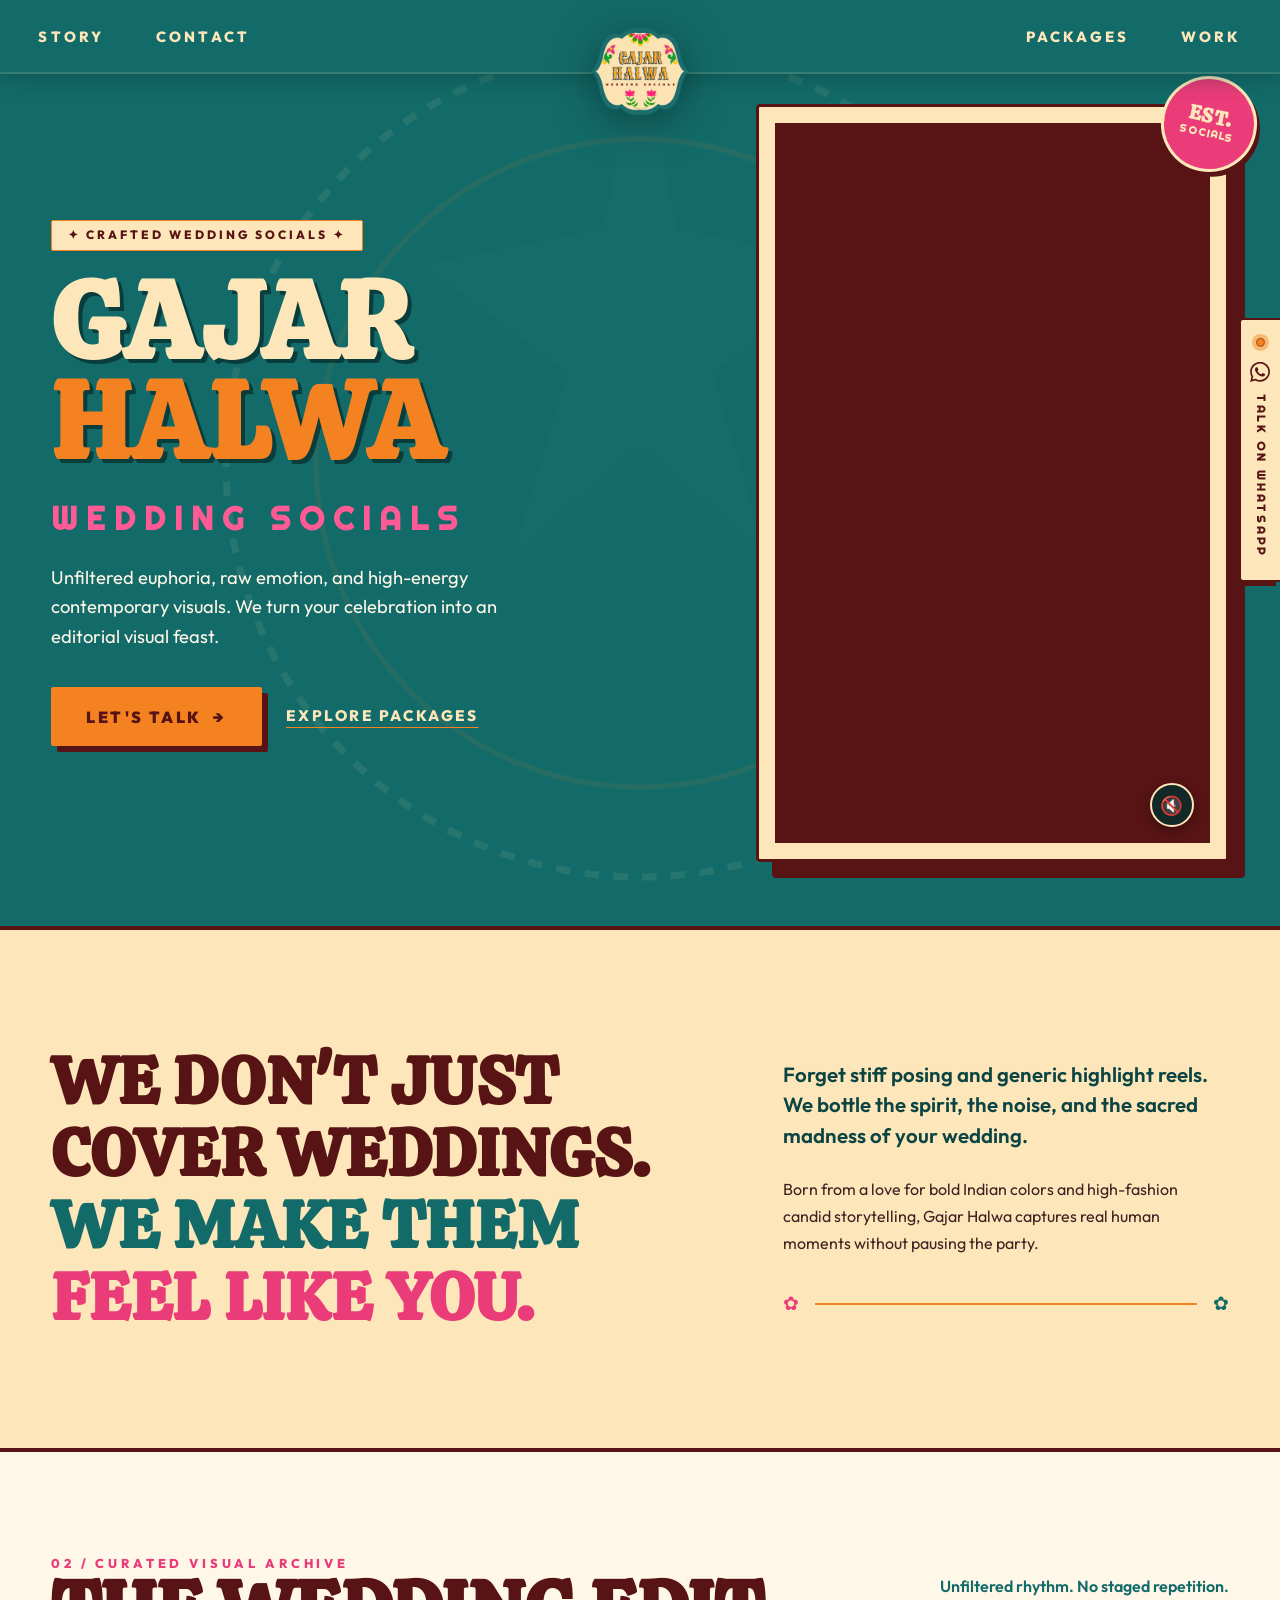
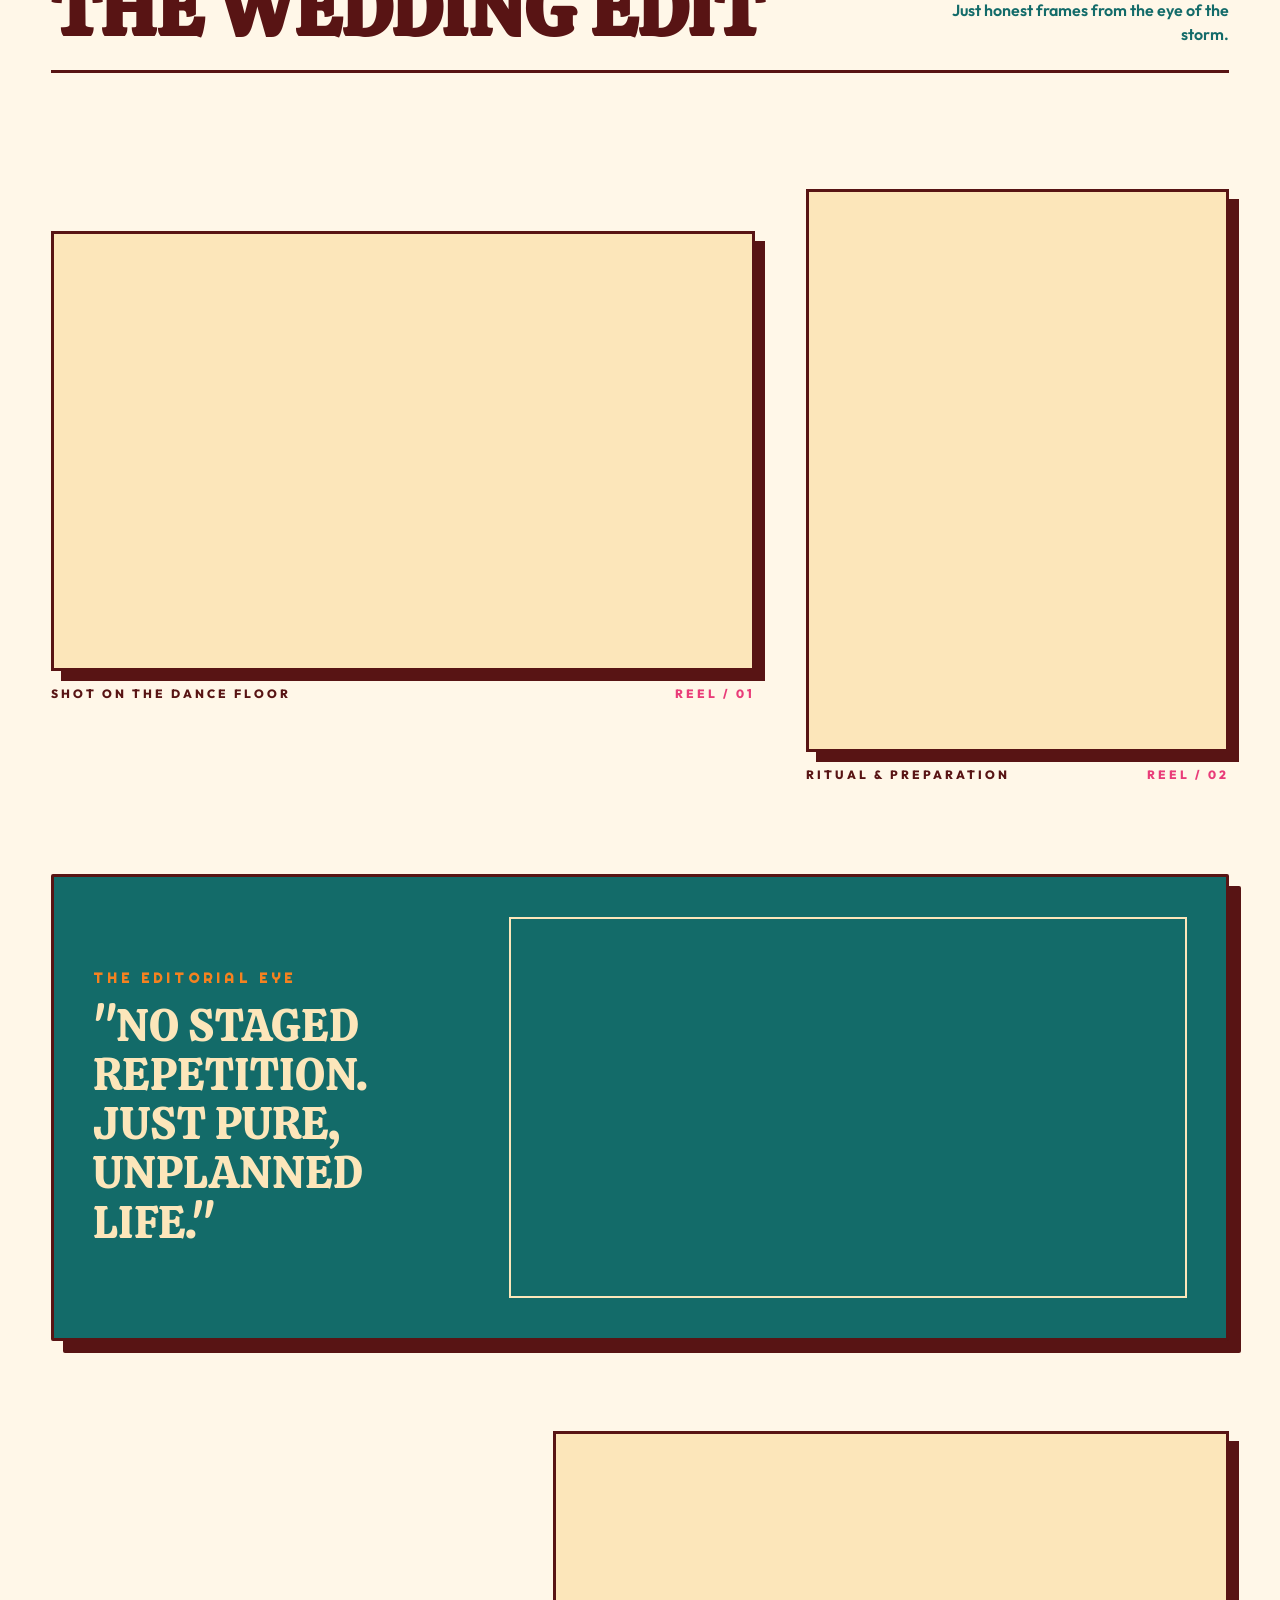
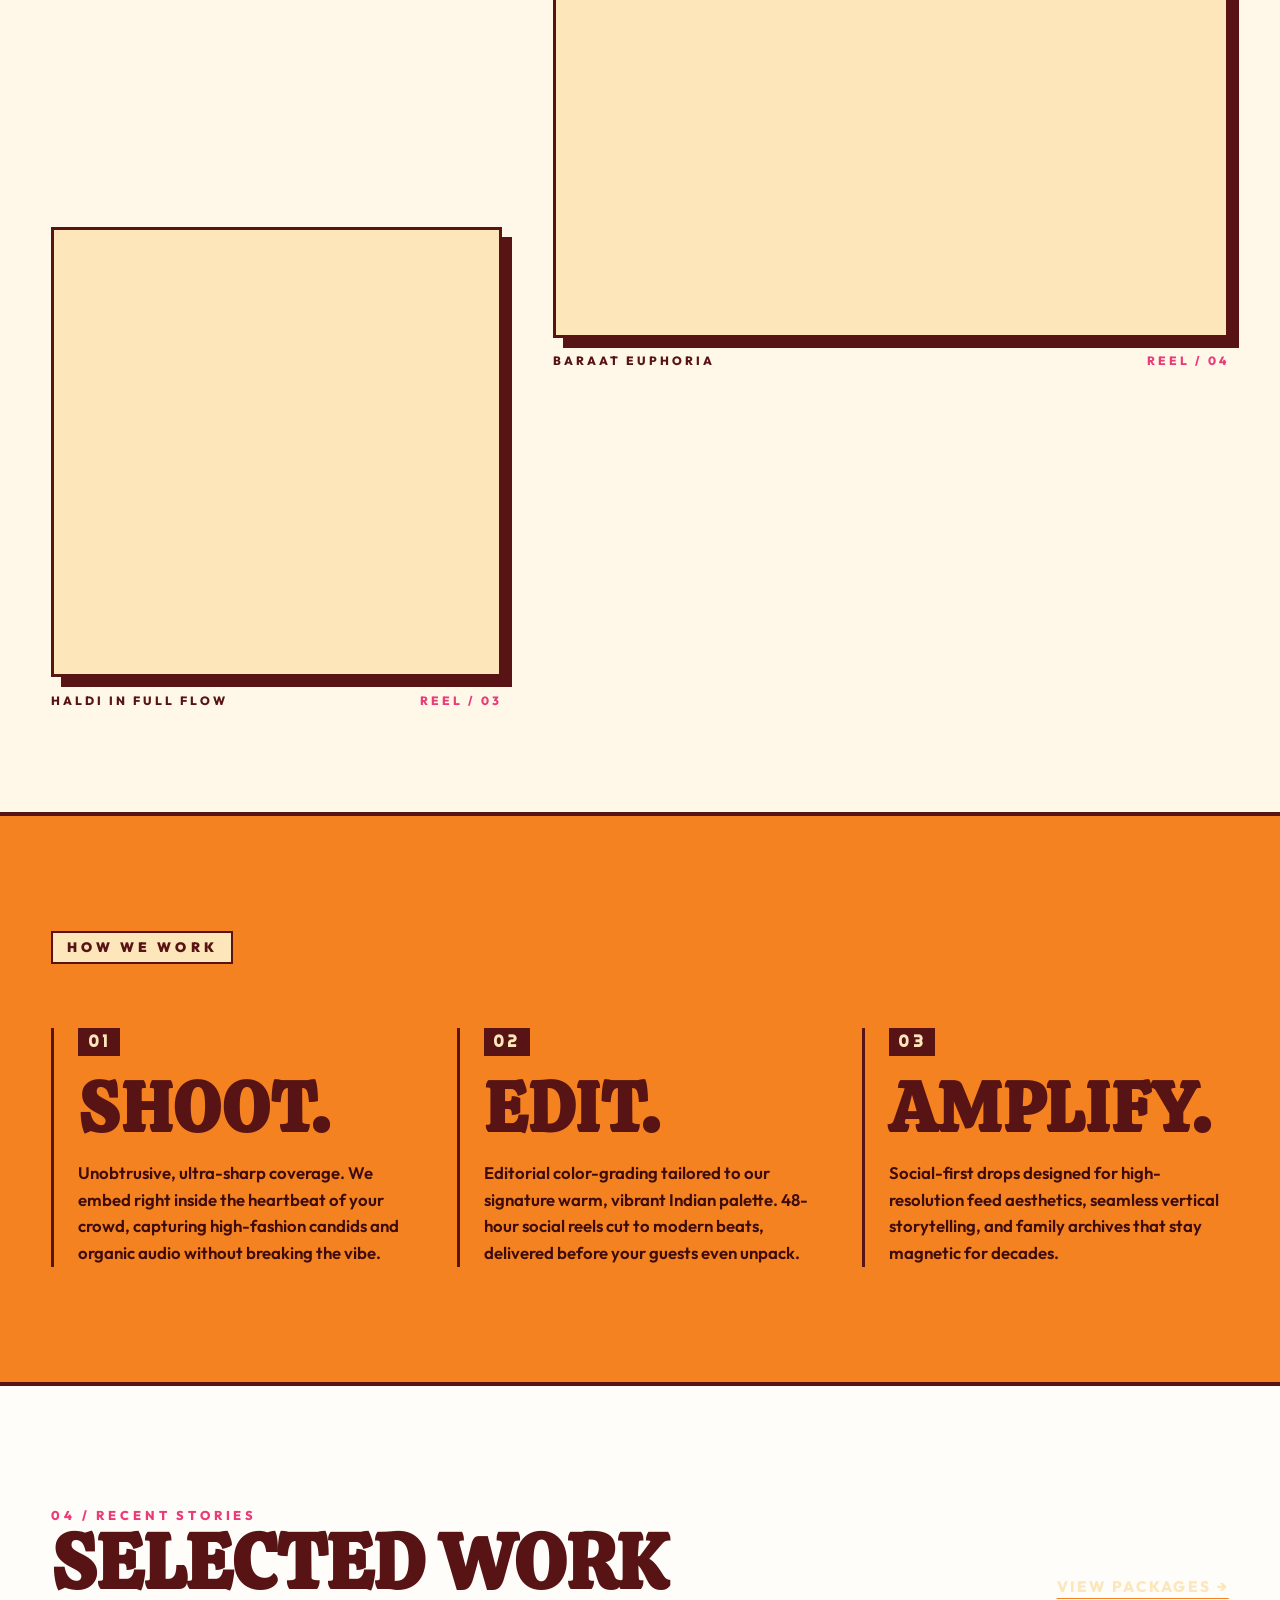
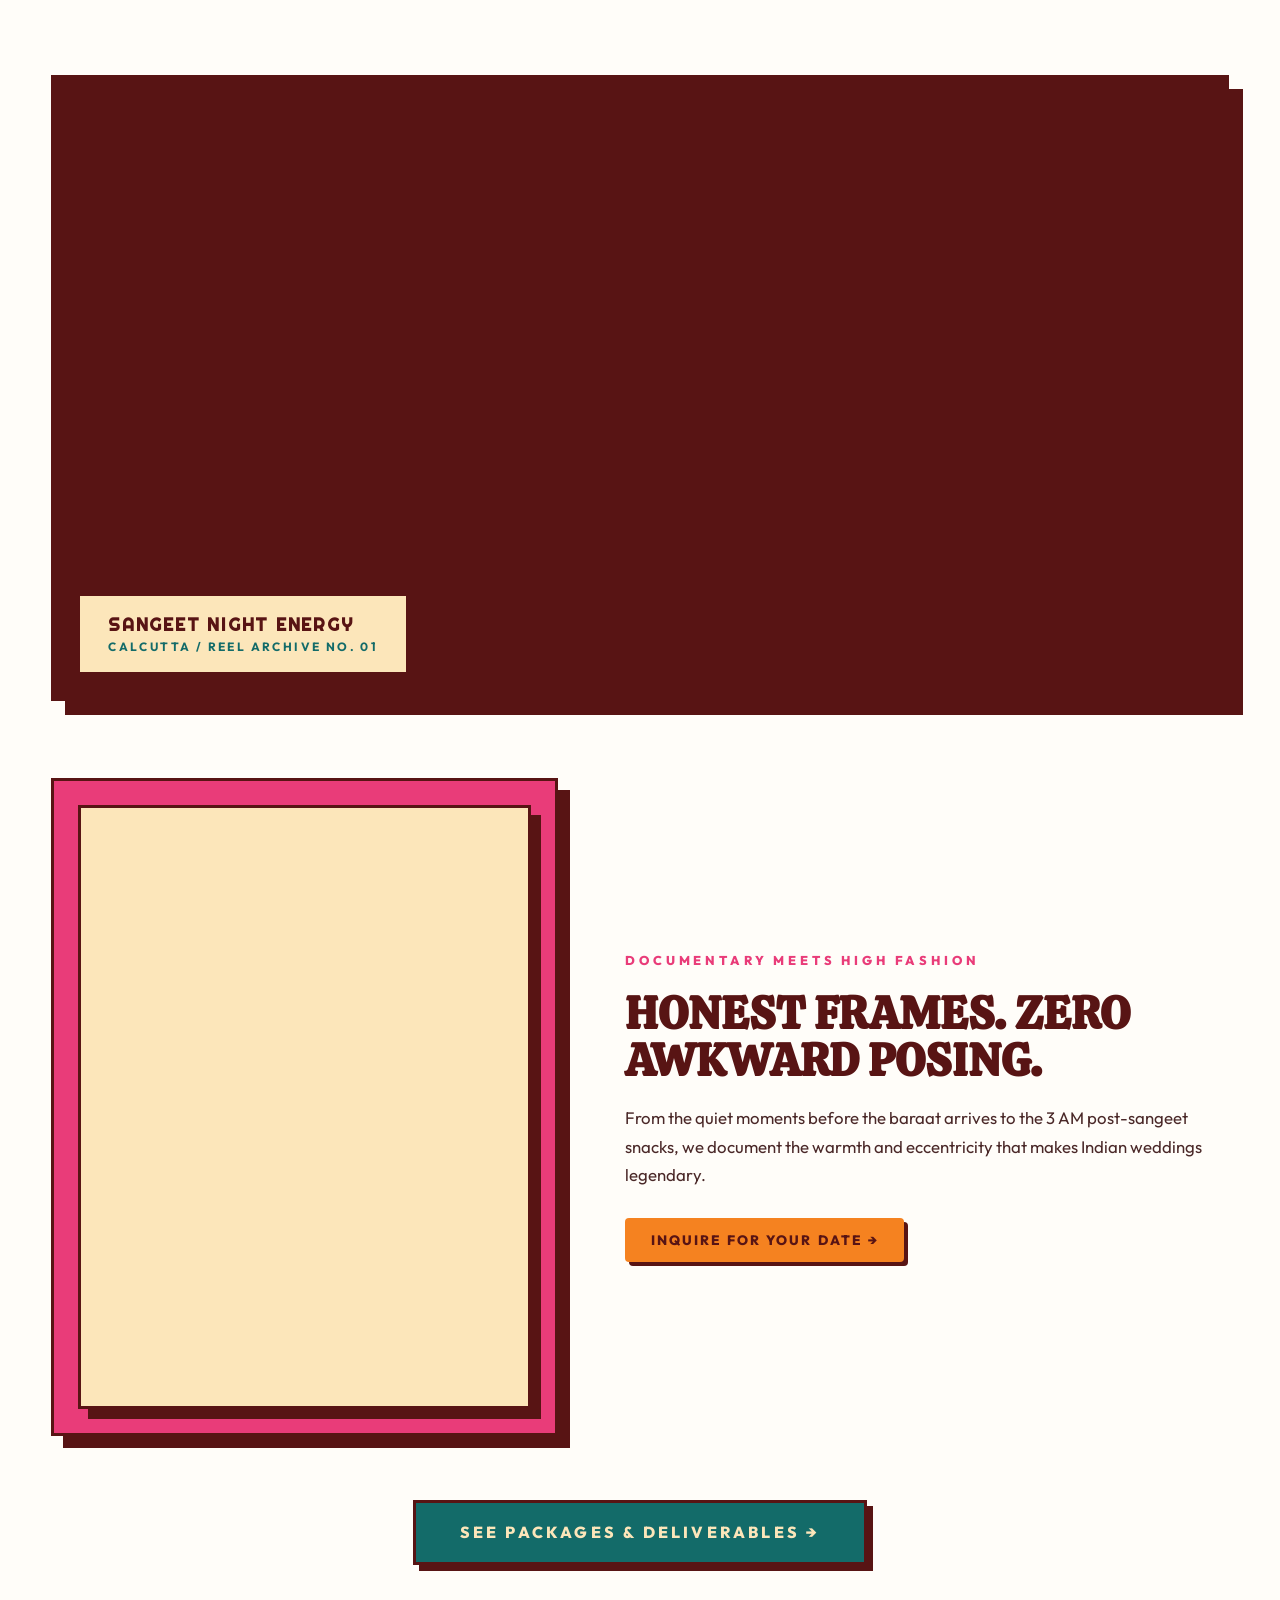
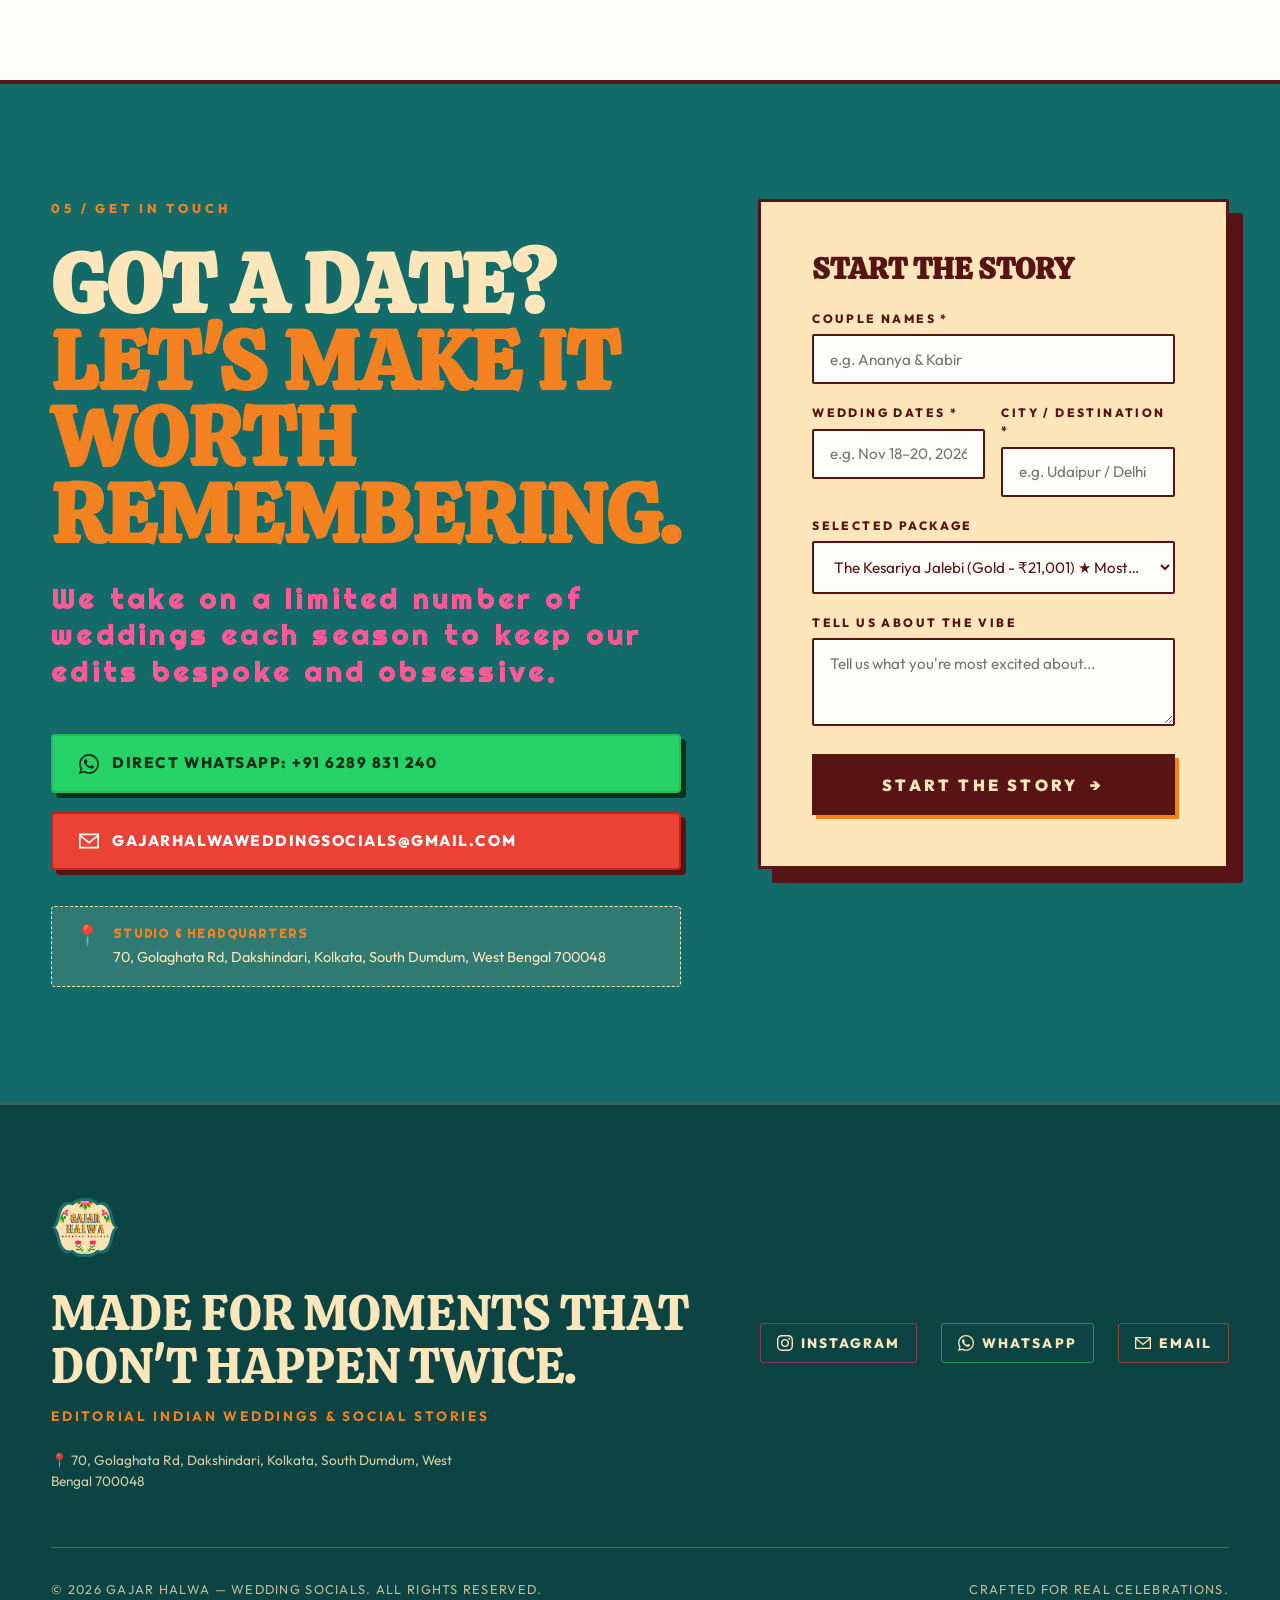
==== index.html @ d0a0bbc7 "style: enhance floating WhatsApp tab with retro Indian matchbox brand aesthetic" ====
<!--
  ==========================================================================
  GAJAR HALWA — WEDDING SOCIALS
  Designed & Developed by Vicky Prasad Mahato
  Website: https://abvicky.in
  ==========================================================================
-->
<!DOCTYPE html>
<html lang="en">

<head>
  <meta charset="UTF-8">
  <meta name="viewport" content="width=device-width, initial-scale=1.0">
  <title>Gajar Halwa — Wedding Socials | Modern Editorial Indian Weddings</title>
  <meta name="description"
    content="Gajar Halwa — Wedding Socials. Bold, colourful, editorial, contemporary Indian wedding photography and social storytelling. Made for moments that don't happen twice.">
  <meta name="author" content="Vicky Prasad Mahato">
  <meta name="designer" content="Vicky Prasad Mahato - https://abvicky.in">
  <meta name="developer" content="Vicky Prasad Mahato - https://abvicky.in">
  <link rel="author" href="https://abvicky.in">

  <!-- Google Fonts: Retro Indian Festive & Matchbox Aesthetic -->
  <link rel="preconnect" href="https://fonts.googleapis.com">
  <link rel="preconnect" href="https://fonts.gstatic.com" crossorigin>
  <link
    href="https://fonts.googleapis.com/css2?family=Abril+Fatface&family=Calistoga&family=Outfit:wght@400;500;600;700;800;900&family=Righteous&family=Syne:wght@700;800;900&display=swap"
    rel="stylesheet">

  <!-- Stylesheets -->
  <link rel="stylesheet" href="styles/main.css">
  <link rel="icon" type="image/png" href="assets/images/logo.png">
</head>

<body>

  <!-- Navigation (Centered Split Navbar) -->
  <header class="site-nav">
    <div class="container-wide">
      <div class="nav-inner-split">
        <!-- Left Menu: STORY, CONTACT -->
        <nav class="nav-split-left">
          <ul class="nav-links">
            <li><a href="#story" class="nav-link">STORY</a></li>
            <li><a href="#contact" class="nav-link">CONTACT</a></li>
          </ul>
        </nav>

        <!-- Center Protruding Brand Logo Emblem -->
        <a href="index.html" class="nav-brand-center" aria-label="Gajar Halwa Home">
          <div class="nav-center-logo">
            <img src="assets/images/logo.png" alt="Gajar Halwa">
          </div>
        </a>

        <!-- Right Menu: WORK, PACKAGES -->
        <nav class="nav-split-right">
          <ul class="nav-links">
            <li><a href="packages.html" class="nav-link">PACKAGES</a></li>
            <li><a href="#work" class="nav-link">WORK</a></li>
          </ul>
        </nav>

        <!-- Mobile Menu Toggle Button -->
        <button class="mobile-menu-btn" aria-label="Toggle Navigation Menu">
          <span></span>
          <span></span>
          <span></span>
        </button>
      </div>
    </div>
  </header>

  <!-- Mobile Overlay Navigation -->
  <div class="mobile-nav">
    <a href="#story" class="nav-link">STORY</a>
    <a href="#work" class="nav-link">WORK</a>
    <a href="packages.html" class="nav-link">PACKAGES</a>
    <a href="#contact" class="nav-link">CONTACT</a>
  </div>

  <main>
    <!-- SECTION 1: HERO (Poster Style) -->
    <section class="hero-section" id="hero">
      <!-- Background Folk Geometry Motif -->
      <svg class="hero-backdrop-graphic" viewBox="0 0 500 500" fill="none" xmlns="http://www.w3.org/2000/svg">
        <circle cx="250" cy="250" r="230" stroke="#FCE6BA" stroke-width="4" stroke-dasharray="8 8" />
        <circle cx="250" cy="250" r="180" stroke="#F58220" stroke-width="3" />
        <path d="M250 20 L270 120 L370 140 L290 200 L320 300 L250 240 L180 300 L210 200 L130 140 L230 120 Z"
          fill="#FCE6BA" fill-opacity="0.15" />
      </svg>

      <div class="container">
        <div class="hero-grid">
          <!-- Left: Graphic Typography Block -->
          <div class="hero-typography-block">
            <div class="hero-badge-row">
              <span class="hero-folk-pill">✦ CRAFTED WEDDING SOCIALS ✦</span>
            </div>

            <h1 class="hero-title">
              GAJAR
              <span class="title-accent">HALWA</span>
            </h1>

            <div class="hero-subtitle">
              WEDDING SOCIALS
            </div>

            <p class="hero-tagline">
              Unfiltered euphoria, raw emotion, and high-energy contemporary visuals. We turn your celebration into an
              editorial visual feast.
            </p>

            <div class="hero-actions">
              <a href="#contact" class="hero-cta-btn">
                LET'S TALK <span>→</span>
              </a>
              <a href="packages.html" class="hero-packages-link">
                EXPLORE PACKAGES
              </a>
            </div>
          </div>

          <!-- Right: Asymmetric Scalloped Feature Poster Frame -->
          <div class="hero-visual-wrapper">
            <div class="hero-floating-badge">
              <span>EST.</span>
              SOCIALS
            </div>

            <div class="hero-scallop-card">
              <div class="hero-image-frame">
                <!-- Native Resolution Auto-Loop Video Player -->
                <video id="hero-video-player" class="hero-video-player" src="assets/videos/hero_reel.mp4" autoplay loop muted playsinline>
                  <source src="assets/videos/hero_reel.mp4" type="video/mp4">
                  <!-- Fallback to Instagram embed if video file not present -->
                  <iframe class="hero-reel-frame" src="https://www.instagram.com/reel/DYH-SUyyEho/embed/"
                    title="Gajar Halwa Featured Wedding Reel" allowfullscreen="true" frameborder="0" scrolling="no">
                  </iframe>
                </video>

                <!-- Sound / Audio Toggle Control -->
                <button type="button" class="video-sound-toggle" id="hero-sound-toggle" aria-label="Toggle Video Audio">
                  <span class="sound-icon sound-muted">🔇</span>
                  <span class="sound-icon sound-unmuted" style="display: none;">🔊</span>
                </button>
              </div>
            </div>
          </div>
        </div>
      </div>
    </section>

    <!-- SECTION 2: BRAND STATEMENT (Solid Warm Cream) -->
    <section class="statement-section" id="story">
      <div class="container">
        <div class="statement-container">
          <div class="statement-title-wrap">
            <h2 class="statement-headline">
              WE DON'T JUST COVER WEDDINGS. <span class="highlight-teal">WE MAKE THEM</span> <span
                class="highlight-pink">FEEL LIKE YOU.</span>
            </h2>
          </div>

          <div class="statement-body">
            <p class="statement-lead">
              Forget stiff posing and generic highlight reels. We bottle the spirit, the noise, and the sacred madness
              of your wedding.
            </p>
            <p class="statement-sub">
              Born from a love for bold Indian colors and high-fashion candid storytelling, Gajar Halwa captures real
              human moments without pausing the party.
            </p>
            <div class="statement-ornament-row">
              <span style="font-size: 1.2rem; color: var(--hot-pink);">✿</span>
              <div class="statement-ornament-line"></div>
              <span style="font-size: 1.2rem; color: var(--gajar-teal);">✿</span>
            </div>
          </div>
        </div>
      </div>
    </section>

    <!-- SECTION 3: THE WEDDING EDIT (Art Wall / No Category Tabs / Pure Rhythm) -->
    <section class="wedding-edit-section" id="edit">
      <div class="container">
        <div class="edit-header-row">
          <div class="edit-title-group">
            <span class="edit-label">02 / CURATED VISUAL ARCHIVE</span>
            <h2 class="edit-title">THE WEDDING EDIT</h2>
          </div>
          <p class="edit-subtext">
            Unfiltered rhythm. No staged repetition. Just honest frames from the eye of the storm.
          </p>
        </div>

        <div class="art-wall-container">
          <!-- Art Wall Row 1: Large Centerpiece + Tall Offset -->
          <div class="art-row-one">
            <div class="art-card">
              <div class="art-media-box" style="aspect-ratio: 16/10;">
                <video class="reel-video-card" autoplay loop muted playsinline>
                  <source src="assets/videos/reel_sangeet_dance.mp4" type="video/mp4">
                </video>
              </div>
              <div class="art-caption">
                <span>SHOT ON THE DANCE FLOOR</span>
                <span class="caption-tag">REEL / 01</span>
              </div>
            </div>

            <div class="art-card" style="margin-top: clamp(1rem, 3vw, 2.5rem);">
              <div class="art-media-box" style="aspect-ratio: 3/4;">
                <video class="reel-video-card" autoplay loop muted playsinline>
                  <source src="assets/videos/reel_pagdi_tying.mp4" type="video/mp4">
                </video>
              </div>
              <div class="art-caption">
                <span>RITUAL & PREPARATION</span>
                <span class="caption-tag">REEL / 02</span>
              </div>
            </div>
          </div>

          <!-- Art Wall Row 2: Typographic Break with Wide Cinematic Frame -->
          <div class="art-row-two-break">
            <div class="break-quote-block">
              <span class="break-quote-number">THE EDITORIAL EYE</span>
              <div class="break-quote-text">
                "NO STAGED REPETITION. JUST PURE, UNPLANNED LIFE."
              </div>
            </div>
            <div class="break-visual-frame">
              <video class="reel-video-card" autoplay loop muted playsinline>
                <source src="assets/videos/reel_mehendi_art.mp4" type="video/mp4">
              </video>
            </div>
          </div>

          <!-- Art Wall Row 3: Staggered Multi-Crop Composition -->
          <div class="art-row-three">
            <div class="art-card art-card-square">
              <div class="art-media-box" style="aspect-ratio: 1/1;">
                <video class="reel-video-card" autoplay loop muted playsinline>
                  <source src="assets/videos/reel_haldi_ceremony.mp4" type="video/mp4">
                </video>
              </div>
              <div class="art-caption">
                <span>HALDI IN FULL FLOW</span>
                <span class="caption-tag">REEL / 03</span>
              </div>
            </div>

            <div class="art-card art-card-vertical">
              <div class="art-media-box" style="aspect-ratio: 4/3;">
                <video class="reel-video-card" autoplay loop muted playsinline>
                  <source src="assets/videos/reel_baraat_entry.mp4" type="video/mp4">
                </video>
              </div>
              <div class="art-caption">
                <span>BARAAT EUPHORIA</span>
                <span class="caption-tag">REEL / 04</span>
              </div>
            </div>
          </div>
        </div>
      </div>
    </section>

    <!-- SECTION 4: WHAT GAJAR HALWA DOES (Solid Orange & Typographic Dominance) -->
    <section class="what-we-do-section" id="process">
      <div class="container">
        <div class="wwd-header">
          <span class="wwd-label">HOW WE WORK</span>
        </div>

        <div class="wwd-pillars-grid">
          <!-- Pillar 1 -->
          <div class="wwd-pillar">
            <span class="wwd-pillar-num">01</span>
            <h2 class="wwd-pillar-title">SHOOT.</h2>
            <p class="wwd-pillar-desc">
              Unobtrusive, ultra-sharp coverage. We embed right inside the heartbeat of your crowd, capturing
              high-fashion candids and organic audio without breaking the vibe.
            </p>
          </div>

          <!-- Pillar 2 -->
          <div class="wwd-pillar">
            <span class="wwd-pillar-num">02</span>
            <h2 class="wwd-pillar-title">EDIT.</h2>
            <p class="wwd-pillar-desc">
              Editorial color-grading tailored to our signature warm, vibrant Indian palette. 48-hour social reels cut
              to modern beats, delivered before your guests even unpack.
            </p>
          </div>

          <!-- Pillar 3 -->
          <div class="wwd-pillar">
            <span class="wwd-pillar-num">03</span>
            <h2 class="wwd-pillar-title">AMPLIFY.</h2>
            <p class="wwd-pillar-desc">
              Social-first drops designed for high-resolution feed aesthetics, seamless vertical storytelling, and
              family archives that stay magnetic for decades.
            </p>
          </div>
        </div>
      </div>
    </section>

    <!-- SECTION 5: SELECTED WORK (Curated Editorial Pieces) -->
    <section class="selected-work-section" id="work">
      <div class="container">
        <div class="work-header-row">
          <div>
            <span class="edit-label">04 / RECENT STORIES</span>
            <h2 class="work-main-title">SELECTED WORK</h2>
          </div>
          <a href="packages.html" class="hero-packages-link">VIEW PACKAGES →</a>
        </div>

        <div class="work-pieces-wrapper">
          <!-- Piece 1: Full Cinematic Frame -->
          <div class="work-piece-cinematic">
            <video class="reel-video-cinematic" autoplay loop muted playsinline style="width: 100%; height: 100%; object-fit: cover;">
              <source src="assets/videos/reel_sangeet_dance.mp4" type="video/mp4">
            </video>
            <div class="work-overlay-banner">
              <div class="work-overlay-title">SANGEET NIGHT ENERGY</div>
              <div class="work-overlay-sub">CALCUTTA / REEL ARCHIVE NO. 01</div>
            </div>
          </div>

          <!-- Piece 2: Asymmetric Editorial Pair -->
          <div class="work-asymmetric-pair">
            <div class="work-piece-pink-accent">
              <div class="art-media-box" style="aspect-ratio: 3/4;">
                <video class="reel-video-card" autoplay loop muted playsinline>
                  <source src="assets/videos/reel_mehendi_art.mp4" type="video/mp4">
                </video>
              </div>
            </div>

            <div class="work-text-moment">
              <span class="edit-label">DOCUMENTARY MEETS HIGH FASHION</span>
              <h3>HONEST FRAMES. ZERO AWKWARD POSING.</h3>
              <p>
                From the quiet moments before the baraat arrives to the 3 AM post-sangeet snacks, we document the warmth
                and eccentricity that makes Indian weddings legendary.
              </p>
              <div style="margin-top: 0.5rem;">
                <a href="#contact" class="nav-cta">INQUIRE FOR YOUR DATE →</a>
              </div>
            </div>
          </div>
        </div>

        <div class="work-see-more-action">
          <a href="packages.html" class="btn-see-more">
            SEE PACKAGES & DELIVERABLES →
          </a>
        </div>
      </div>
    </section>

    <!-- SECTION 6: CONTACT / CTA (Solid Gajar Teal) -->
    <section class="contact-section" id="contact">
      <div class="container">
        <div class="contact-grid">
          <!-- Left Info Column -->
          <div class="contact-info-column">
            <span class="edit-label" style="color: var(--bright-orange);">05 / GET IN TOUCH</span>
            <h2 class="contact-headline">
              GOT A DATE?
              <span class="accent-orange">LET'S MAKE IT WORTH REMEMBERING.</span>
            </h2>
            <p class="contact-subheading">
              We take on a limited number of weddings each season to keep our edits bespoke and obsessive.
            </p>

            <div class="contact-channels">
              <a href="https://wa.me/916289831240" target="_blank" rel="noopener noreferrer"
                class="channel-btn channel-whatsapp">
                <svg viewBox="0 0 24 24" fill="currentColor">
                  <path
                    d="M.057 24l1.687-6.163c-1.041-1.804-1.588-3.849-1.587-5.946.003-6.556 5.338-11.891 11.893-11.891 3.181.001 6.167 1.24 8.413 3.488 2.245 2.248 3.481 5.236 3.48 8.414-.003 6.557-5.338 11.892-11.893 11.892-1.99-.001-3.951-.5-5.688-1.448l-6.305 1.654zm6.597-3.807c1.676.995 3.276 1.591 5.392 1.592 5.448 0 9.886-4.434 9.889-9.885.002-5.462-4.415-9.89-9.881-9.892-5.452 0-9.887 4.434-9.889 9.884-.001 2.225.651 3.891 1.746 5.634l-.999 3.648 3.742-.981zm11.387-5.464c-.074-.124-.272-.198-.57-.347-.297-.149-1.758-.868-2.031-.967-.272-.099-.47-.149-.669.149-.198.297-.768.967-.941 1.165-.173.198-.347.223-.644.074-.297-.149-1.255-.462-2.39-1.475-.883-.788-1.48-1.761-1.653-2.059-.173-.297-.018-.458.13-.606.134-.133.297-.347.446-.521.151-.172.2-.296.3-.495.099-.198.05-.372-.025-.521-.075-.148-.669-1.611-.916-2.206-.242-.579-.487-.501-.669-.51l-.57-.01c-.198 0-.52.074-.792.372s-1.04 1.016-1.04 2.479 1.065 2.876 1.213 3.074c.149.198 2.095 3.2 5.076 4.487.709.306 1.263.489 1.694.626.712.226 1.36.194 1.872.118.571-.085 1.758-.719 2.006-1.413.248-.695.248-1.29.173-1.414z" />
                </svg>
                DIRECT WHATSAPP: +91 6289 831 240
              </a>
              <a href="mailto:gajarhalwaweddingsocials@gmail.com" class="channel-btn channel-email">
                <svg viewBox="0 0 24 24" fill="currentColor">
                  <path
                    d="M0 3v18h24v-18h-24zm21.518 2l-9.518 7.713-9.518-7.713h19.036zm-19.518 14v-11.817l10 8.104 10-8.104v11.817h-20z" />
                </svg>
                GAJARHALWAWEDDINGSOCIALS@GMAIL.COM
              </a>
            </div>

            <div class="contact-location-badge">
              <span class="location-icon">📍</span>
              <div class="location-text">
                <strong>STUDIO &amp; HEADQUARTERS</strong>
                <span>70, Golaghata Rd, Dakshindari, Kolkata, South Dumdum, West Bengal 700048</span>
              </div>
            </div>
          </div>

          <!-- Right Form Box -->
          <div class="contact-form-box">
            <h3 class="contact-form-title">START THE STORY</h3>

            <div id="form-success-message" class="form-success-message"></div>

            <form id="wedding-inquiry-form" class="inquiry-form">
              <div class="form-group">
                <label for="couple-name">Couple Names *</label>
                <input type="text" id="couple-name" class="form-control" placeholder="e.g. Ananya & Kabir" required>
              </div>

              <div class="form-row-dual">
                <div class="form-group">
                  <label for="wedding-date">Wedding Dates *</label>
                  <input type="text" id="wedding-date" class="form-control" placeholder="e.g. Nov 18–20, 2026" required>
                </div>
                <div class="form-group">
                  <label for="wedding-city">City / Destination *</label>
                  <input type="text" id="wedding-city" class="form-control" placeholder="e.g. Udaipur / Delhi" required>
                </div>
              </div>

              <div class="form-group">
                <label for="preferred-package">Selected Package</label>
                <select id="preferred-package" class="form-control">
                  <option value="The Kesariya Jalebi (Gold - ₹21,001)">The Kesariya Jalebi (Gold - ₹21,001) ★ Most
                    Popular</option>
                  <option value="The Halwa Bite (Silver - ₹11,001)">The Halwa Bite (Silver - ₹11,001)</option>
                  <option value="The Shahi Tukda (Platinum - ₹51,001)">The Shahi Tukda (Platinum - ₹51,001)</option>
                  <option value="Bespoke / Custom Requirements">Bespoke / Custom Requirements</option>
                </select>
              </div>

              <div class="form-group">
                <label for="notes">Tell Us About The Vibe</label>
                <textarea id="notes" class="form-control" rows="3"
                  placeholder="Tell us what you're most excited about..."></textarea>
              </div>

              <button type="submit" class="form-submit-btn">
                START THE STORY <span>→</span>
              </button>
            </form>
          </div>
        </div>
      </div>
    </section>
  </main>

  <!-- SECTION 7: FOOTER (Solid Gajar Teal Dark) -->
  <footer class="site-footer">
    <div class="container">
      <div class="footer-top-grid">
        <div class="footer-tagline-block">
          <div class="nav-brand" style="margin-bottom: 0.75rem;">
            <div class="nav-logo-badge" style="height: 68px;">
              <img src="assets/images/logo.png" alt="Gajar Halwa" style="max-height: 68px;">
            </div>
          </div>
          <p class="footer-tagline">
            MADE FOR MOMENTS THAT DON'T HAPPEN TWICE.
          </p>
          <span class="footer-tagline-sub">EDITORIAL INDIAN WEDDINGS &amp; SOCIAL STORIES</span>
          <p class="footer-address">
            📍 70, Golaghata Rd, Dakshindari, Kolkata, South Dumdum, West Bengal 700048
          </p>
        </div>

        <div class="footer-links-group">
          <ul class="footer-social-list">
            <li>
              <a href="https://instagram.com/gajarhalwaweddingsocials" target="_blank" rel="noopener noreferrer"
                class="footer-social-link social-instagram">
                <svg viewBox="0 0 24 24" fill="currentColor">
                  <path
                    d="M12 2.163c3.204 0 3.584.012 4.85.07 3.252.148 4.771 1.691 4.919 4.919.058 1.265.069 1.645.069 4.849 0 3.205-.012 3.584-.069 4.849-.149 3.225-1.664 4.771-4.919 4.919-1.266.058-1.644.07-4.85.07-3.204 0-3.584-.012-4.849-.07-3.26-.149-4.771-1.699-4.919-4.92-.058-1.265-.07-1.644-.07-4.849 0-3.204.013-3.583.07-4.849.149-3.227 1.664-4.771 4.919-4.919 1.266-.057 1.645-.069 4.849-.069zm0-2.163c-3.259 0-3.667.014-4.947.072-4.358.2-6.78 2.618-6.98 6.98-.059 1.281-.073 1.689-.073 4.948 0 3.259.014 3.668.072 4.948.2 4.358 2.618 6.78 6.98 6.98 1.281.058 1.689.072 4.948.072 3.259 0 3.668-.014 4.948-.072 4.354-.2 6.782-2.618 6.979-6.98.059-1.28.073-1.689.073-4.948 0-3.259-.014-3.667-.072-4.947-.196-4.354-2.617-6.78-6.979-6.98-1.281-.059-1.69-.073-4.949-.073zm0 5.838c-3.403 0-6.162 2.759-6.162 6.162s2.759 6.163 6.162 6.163 6.162-2.759 6.162-6.163c0-3.403-2.759-6.162-6.162-6.162zm0 10.162c-2.209 0-4-1.79-4-4 0-2.209 1.791-4 4-4s4 1.791 4 4c0 2.21-1.791 4-4 4zm6.406-11.845c-.796 0-1.441.645-1.441 1.44s.645 1.44 1.441 1.44c.795 0 1.439-.645 1.439-1.44s-.644-1.44-1.439-1.44z" />
                </svg>
                INSTAGRAM
              </a>
            </li>
            <li>
              <a href="https://wa.me/916289831240" target="_blank" rel="noopener noreferrer"
                class="footer-social-link social-whatsapp">
                <svg viewBox="0 0 24 24" fill="currentColor">
                  <path
                    d="M.057 24l1.687-6.163c-1.041-1.804-1.588-3.849-1.587-5.946.003-6.556 5.338-11.891 11.893-11.891 3.181.001 6.167 1.24 8.413 3.488 2.245 2.248 3.481 5.236 3.48 8.414-.003 6.557-5.338 11.892-11.893 11.892-1.99-.001-3.951-.5-5.688-1.448l-6.305 1.654zm6.597-3.807c1.676.995 3.276 1.591 5.392 1.592 5.448 0 9.886-4.434 9.889-9.885.002-5.462-4.415-9.89-9.881-9.892-5.452 0-9.887 4.434-9.889 9.884-.001 2.225.651 3.891 1.746 5.634l-.999 3.648 3.742-.981zm11.387-5.464c-.074-.124-.272-.198-.57-.347-.297-.149-1.758-.868-2.031-.967-.272-.099-.47-.149-.669.149-.198.297-.768.967-.941 1.165-.173.198-.347.223-.644.074-.297-.149-1.255-.462-2.39-1.475-.883-.788-1.48-1.761-1.653-2.059-.173-.297-.018-.458.13-.606.134-.133.297-.347.446-.521.151-.172.2-.296.3-.495.099-.198.05-.372-.025-.521-.075-.148-.669-1.611-.916-2.206-.242-.579-.487-.501-.669-.51l-.57-.01c-.198 0-.52.074-.792.372s-1.04 1.016-1.04 2.479 1.065 2.876 1.213 3.074c.149.198 2.095 3.2 5.076 4.487.709.306 1.263.489 1.694.626.712.226 1.36.194 1.872.118.571-.085 1.758-.719 2.006-1.413.248-.695.248-1.29.173-1.414z" />
                </svg>
                WHATSAPP
              </a>
            </li>
            <li>
              <a href="mailto:gajarhalwaweddingsocials@gmail.com" class="footer-social-link social-email">
                <svg viewBox="0 0 24 24" fill="currentColor">
                  <path
                    d="M0 3v18h24v-18h-24zm21.518 2l-9.518 7.713-9.518-7.713h19.036zm-19.518 14v-11.817l10 8.104 10-8.104v11.817h-20z" />
                </svg>
                EMAIL
              </a>
            </li>
          </ul>
        </div>
      </div>

      <div class="footer-bottom-row">
        <span>© 2026 GAJAR HALWA — WEDDING SOCIALS. ALL RIGHTS RESERVED.</span>
        <span>CRAFTED FOR REAL CELEBRATIONS.</span>
      </div>
    </div>
  </footer>

  <!-- Floating Always-Visible Right Edge WhatsApp Trigger -->
  <a href="https://wa.me/916289831240?text=Namaste%20Gajar%20Halwa!%20I%20would%20like%20to%20inquire%20about%20wedding%20socials%20coverage."
    target="_blank" rel="noopener noreferrer" class="floating-whatsapp-tab" aria-label="Connect on WhatsApp">
    <div class="floating-whatsapp-dot-wrap">
      <span class="floating-whatsapp-dot"></span>
    </div>
    <div class="floating-whatsapp-icon">
      <svg viewBox="0 0 24 24" fill="currentColor">
        <path
          d="M.057 24l1.687-6.163c-1.041-1.804-1.588-3.849-1.587-5.946.003-6.556 5.338-11.891 11.893-11.891 3.181.001 6.167 1.24 8.413 3.488 2.245 2.248 3.481 5.236 3.48 8.414-.003 6.557-5.338 11.892-11.893 11.892-1.99-.001-3.951-.5-5.688-1.448l-6.305 1.654zm6.597-3.807c1.676.995 3.276 1.591 5.392 1.592 5.448 0 9.886-4.434 9.889-9.885.002-5.462-4.415-9.89-9.881-9.892-5.452 0-9.887 4.434-9.889 9.884-.001 2.225.651 3.891 1.746 5.634l-.999 3.648 3.742-.981zm11.387-5.464c-.074-.124-.272-.198-.57-.347-.297-.149-1.758-.868-2.031-.967-.272-.099-.47-.149-.669.149-.198.297-.768.967-.941 1.165-.173.198-.347.223-.644.074-.297-.149-1.255-.462-2.39-1.475-.883-.788-1.48-1.761-1.653-2.059-.173-.297-.018-.458.13-.606.134-.133.297-.347.446-.521.151-.172.2-.296.3-.495.099-.198.05-.372-.025-.521-.075-.148-.669-1.611-.916-2.206-.242-.579-.487-.501-.669-.51l-.57-.01c-.198 0-.52.074-.792.372s-1.04 1.016-1.04 2.479 1.065 2.876 1.213 3.074c.149.198 2.095 3.2 5.076 4.487.709.306 1.263.489 1.694.626.712.226 1.36.194 1.872.118.571-.085 1.758-.719 2.006-1.413.248-.695.248-1.29.173-1.414z" />
      </svg>
    </div>
    <span class="floating-whatsapp-text">TALK ON WHATSAPP</span>
  </a>

  <!-- Main JavaScript -->
  <script src="scripts/main.js"></script>
</body>

</html>
---- styles/main.css ----
/* ==========================================================================
   GAJAR HALWA — WEDDING SOCIALS
   Brand Design System & Editorial Stylesheet
   Designed & Developed by Vicky Prasad Mahato (https://abvicky.in)
   ========================================================================== */

@import url('https://fonts.googleapis.com/css2?family=Abril+Fatface&family=Calistoga&family=Outfit:wght@400;500;600;700;800;900&family=Righteous&family=Syne:wght@700;800;900&display=swap');

/* --- Brand Tokens --- */
:root {
  --gajar-teal: #136B69;
  --gajar-teal-dark: #0B4443;
  --gajar-teal-deep: #072D2C;
  --gajar-teal-light: #1D8A88;

  --warm-cream: #FCE6BA;
  --warm-cream-dark: #F5D79E;
  --cream-soft: #FFF7E8;
  --cream-pure: #FFFDF9;

  --bright-orange: #F58220;
  --bright-orange-dark: #DC6B0A;
  --bright-orange-light: #FFA24C;

  --hot-pink: #E93C79;
  --hot-pink-dark: #C9205D;
  --hot-pink-light: #FF5A95;

  --fresh-green: #109B53;
  --fresh-green-dark: #09723B;

  --deep-red: #581414;
  --deep-red-dark: #3E0C0C;

  --color-black: #121212;
  --color-white: #FFFFFF;

  /* Typography: Retro Indian Matchbox & Festive Poster Archetype */
  --font-display-folk: 'Calistoga', 'Abril Fatface', cursive, serif;
  --font-display-retro: 'Abril Fatface', 'Calistoga', cursive, serif;
  --font-display-heavy: 'Righteous', 'Syne', sans-serif;
  --font-body: 'Outfit', -apple-system, BlinkMacSystemFont, sans-serif;

  /* Transitions */
  --transition-smooth: all 0.4s cubic-bezier(0.16, 1, 0.3, 1);
  --transition-fast: all 0.2s ease-out;
}

/* --- Base & Reset --- */
*,
*::before,
*::after {
  box-sizing: border-box;
  margin: 0;
  padding: 0;
}

html {
  font-size: 16px;
  scroll-behavior: smooth;
  background-color: var(--gajar-teal);
  color: var(--deep-red);
  font-family: var(--font-body);
  text-rendering: optimizeLegibility;
  -webkit-font-smoothing: antialiased;
  /* Prevent ANY element from creating horizontal scroll */
  overflow-x: hidden;
}

body {
  overflow-x: hidden;
  width: 100%;
  max-width: 100vw;
  line-height: 1.5;
  background-color: var(--gajar-teal);
}

::selection {
  background-color: var(--hot-pink);
  color: var(--cream-soft);
}

/* Global section guard — prevents any section from bleeding horizontally */
section,
.site-nav,
.site-footer {
  max-width: 100vw;
}

/* Clip sections that contain outset box-shadows */
.statement-section,
.wedding-edit-section,
.what-we-do-section,
.selected-work-section,
.contact-section,
.packages-hero-section,
.package-editorial-block,
.info-section-cream,
.info-section-teal,
.info-section-pure,
.site-footer {
  overflow-x: hidden;
}

img {
  max-width: 100%;
  height: auto;
  display: block;
}

a {
  color: inherit;
  text-decoration: none;
}

button {
  font-family: inherit;
  cursor: pointer;
  border: none;
  background: none;
}

/* --- Layout Utility Classes --- */
.container {
  width: 100%;
  max-width: 1440px;
  margin: 0 auto;
  /* Minimum 1rem side padding so nothing touches screen edges */
  padding: 0 clamp(1rem, 4vw, 4rem);
  /* Never allow container to be wider than viewport */
  box-sizing: border-box;
}

.container-wide {
  width: 100%;
  max-width: 1680px;
  margin: 0 auto;
  padding: 0 clamp(1rem, 3vw, 3rem);
  box-sizing: border-box;
}

/* --- Navigation (Centered Logo & Split Menu) --- */
.site-nav {
  position: fixed;
  top: 0;
  left: 0;
  width: 100%;
  max-width: 100vw;
  z-index: 100;
  background-color: var(--gajar-teal);
  padding: 0.75rem 0;
  box-shadow: 0 4px 20px rgba(7, 45, 44, 0.35);
  border-bottom: 2px solid rgba(252, 230, 186, 0.15);
  transition: var(--transition-smooth);
  /* Clip the protruding logo so it never creates horizontal scroll */
  overflow: visible;
}

.site-nav.scrolled {
  background: rgba(19, 107, 105, 0.98);
  backdrop-filter: blur(14px);
  padding: 0.5rem 0;
}

.nav-inner-split {
  display: grid;
  grid-template-columns: 1fr auto 1fr;
  align-items: center;
  position: relative;
}

.nav-split-left {
  display: flex;
  justify-content: flex-start;
}

.nav-split-left .nav-links {
  display: flex;
  align-items: center;
  gap: clamp(1.75rem, 4vw, 3.5rem);
  list-style: none;
}

.nav-split-right {
  display: flex;
  justify-content: flex-end;
}

.nav-split-right .nav-links {
  display: flex;
  align-items: center;
  gap: clamp(1.75rem, 4vw, 3.5rem);
  list-style: none;
}

.nav-brand-center {
  display: flex;
  justify-content: center;
  align-items: center;
  text-decoration: none;
  position: relative;
  z-index: 10;
  width: 200px;
  height: 48px;
}

.nav-center-logo {
  position: absolute;
  left: 50%;
  top: 100%;
  transform: translate(-50%, calc(-50% + 13px));
  display: flex;
  align-items: center;
  justify-content: center;
  z-index: 100;
  pointer-events: auto;
}

.nav-center-logo img {
  height: 185px;
  width: auto;
  object-fit: contain;
  filter: drop-shadow(0 8px 22px rgba(0, 0, 0, 0.35));
  transition: transform 0.3s cubic-bezier(0.16, 1, 0.3, 1);
}

.nav-brand-center:hover .nav-center-logo img {
  transform: scale(1.05);
}

.nav-link {
  font-family: var(--font-body);
  font-size: 0.92rem;
  font-weight: 800;
  letter-spacing: 0.22em;
  text-transform: uppercase;
  color: var(--warm-cream);
  position: relative;
  padding: 0.4rem 0;
  transition: var(--transition-fast);
}

.nav-link::after {
  content: '';
  position: absolute;
  bottom: 0;
  left: 0;
  width: 0;
  height: 2px;
  background-color: var(--bright-orange);
  transition: var(--transition-smooth);
}

.nav-link:hover {
  color: var(--bright-orange);
}

.nav-link:hover::after {
  width: 100%;
}

.nav-link.active {
  color: var(--bright-orange);
}

.nav-cta {
  display: inline-flex;
  align-items: center;
  gap: 0.5rem;
  background-color: var(--bright-orange);
  color: var(--deep-red);
  font-weight: 800;
  font-size: 0.85rem;
  letter-spacing: 0.15em;
  padding: 0.75rem 1.6rem;
  border-radius: 4px;
  text-transform: uppercase;
  transition: var(--transition-smooth);
  box-shadow: 4px 4px 0px var(--deep-red);
}

.nav-cta:hover {
  background-color: var(--hot-pink);
  color: var(--warm-cream);
  transform: translate(-2px, -2px);
  box-shadow: 6px 6px 0px var(--warm-cream);
}

.mobile-menu-btn {
  display: none;
  flex-direction: column;
  justify-content: center;
  gap: 6px;
  width: 38px !important;
  min-width: 38px !important;
  height: 38px !important;
  min-height: 38px !important;
  padding: 4px;
  background: transparent;
  border: none;
  cursor: pointer;
  z-index: 120;
  flex-shrink: 0;
}

.mobile-menu-btn span {
  display: block;
  width: 26px !important;
  min-width: 26px !important;
  height: 3px !important;
  min-height: 3px !important;
  max-width: none !important;
  background-color: var(--warm-cream);
  border-radius: 2px;
  transition: transform 0.35s cubic-bezier(0.16, 1, 0.3, 1), opacity 0.25s ease, background-color 0.3s ease;
  transform-origin: center;
}

.mobile-menu-btn.active span:nth-child(1) {
  transform: translateY(9px) rotate(45deg);
  background-color: var(--bright-orange);
}

.mobile-menu-btn.active span:nth-child(2) {
  opacity: 0;
  transform: scaleX(0);
}

.mobile-menu-btn.active span:nth-child(3) {
  transform: translateY(-9px) rotate(-45deg);
  background-color: var(--bright-orange);
}

.mobile-nav {
  position: fixed;
  inset: 0;
  background-color: rgba(7, 45, 44, 0.98);
  backdrop-filter: blur(16px);
  -webkit-backdrop-filter: blur(16px);
  z-index: 110;
  display: flex;
  flex-direction: column;
  justify-content: center;
  align-items: center;
  gap: 1.75rem;
  opacity: 0;
  pointer-events: none;
  transform: scale(1.02);
  transition: opacity 0.35s cubic-bezier(0.16, 1, 0.3, 1), transform 0.35s cubic-bezier(0.16, 1, 0.3, 1);
  padding: 2rem;
}

.mobile-nav.open {
  opacity: 1;
  pointer-events: auto;
  transform: scale(1);
}

.mobile-nav .nav-link {
  font-size: clamp(1.8rem, 6vw, 2.5rem);
  letter-spacing: 0.12em;
  font-family: var(--font-display-heavy);
  color: var(--warm-cream);
  transition: var(--transition-fast);
}

.mobile-nav .nav-link:hover,
.mobile-nav .nav-link.active {
  color: var(--bright-orange);
  transform: translateX(4px);
}

.mobile-nav .nav-link {
  font-size: 1.8rem;
  letter-spacing: 0.15em;
  font-family: var(--font-display-heavy);
}

/* --- Section 1: HERO (Poster Style) --- */
.hero-section {
  position: relative;
  background-color: var(--gajar-teal);
  color: var(--warm-cream);
  min-height: 100vh;
  padding-top: 6.5rem;
  padding-bottom: 4rem;
  display: flex;
  flex-direction: column;
  justify-content: center;
  overflow: hidden;
}

.hero-backdrop-graphic {
  position: absolute;
  top: 50%;
  left: 50%;
  transform: translate(-50%, -50%);
  width: min(90vw, 900px);
  height: min(90vw, 900px);
  opacity: 0.08;
  pointer-events: none;
  z-index: 1;
}

.hero-grid {
  display: grid;
  grid-template-columns: 1.15fr 0.85fr;
  gap: clamp(2rem, 5vw, 5rem);
  align-items: center;
  position: relative;
  z-index: 2;
}

.hero-typography-block {
  display: flex;
  flex-direction: column;
  gap: 1.25rem;
}

.hero-badge-row {
  display: flex;
  align-items: center;
  gap: 0.85rem;
}

.hero-folk-pill {
  display: inline-flex;
  align-items: center;
  gap: 0.5rem;
  padding: 0.35rem 1rem;
  background-color: var(--warm-cream);
  color: var(--deep-red);
  font-size: 0.75rem;
  font-weight: 800;
  letter-spacing: 0.25em;
  text-transform: uppercase;
  border: 1.5px solid var(--bright-orange);
  border-radius: 2px;
}

.hero-title {
  font-family: var(--font-display-folk);
  font-size: clamp(3.75rem, 8.5vw, 7.5rem);
  line-height: 0.92;
  letter-spacing: 0.02em;
  color: var(--warm-cream);
  text-shadow: 4px 4px 0px rgba(7, 45, 44, 0.75);
}

.hero-title .title-accent {
  color: var(--bright-orange);
  display: block;
}

.hero-subtitle {
  font-family: var(--font-display-heavy);
  font-size: clamp(1.35rem, 2.5vw, 2.1rem);
  font-weight: 800;
  letter-spacing: 0.28em;
  color: var(--hot-pink-light);
  text-transform: uppercase;
  margin-top: 0.25rem;
}

.hero-tagline {
  font-size: 1.15rem;
  max-width: 480px;
  line-height: 1.6;
  color: var(--cream-soft);
  font-weight: 400;
}

.hero-actions {
  display: flex;
  align-items: center;
  gap: 1.5rem;
  margin-top: 1rem;
}

.hero-cta-btn {
  display: inline-flex;
  align-items: center;
  gap: 0.75rem;
  background-color: var(--bright-orange);
  color: var(--deep-red);
  font-weight: 900;
  font-size: 1rem;
  letter-spacing: 0.15em;
  padding: 1.1rem 2.2rem;
  border-radius: 2px;
  text-transform: uppercase;
  transition: var(--transition-smooth);
  box-shadow: 6px 6px 0px var(--deep-red);
}

.hero-cta-btn:hover {
  background-color: var(--hot-pink);
  color: var(--warm-cream);
  transform: translate(-3px, -3px);
  box-shadow: 9px 9px 0px var(--warm-cream);
}

.hero-packages-link {
  font-size: 0.95rem;
  font-weight: 800;
  letter-spacing: 0.15em;
  text-transform: uppercase;
  color: var(--warm-cream);
  text-decoration: underline;
  text-underline-offset: 6px;
  text-decoration-color: var(--bright-orange);
  transition: var(--transition-fast);
}

.hero-packages-link:hover {
  color: var(--bright-orange);
}

/* Hero Feature Visual */
.hero-visual-wrapper {
  position: relative;
}

.hero-scallop-card {
  position: relative;
  padding: 1rem;
  background: var(--warm-cream);
  border: 3px solid var(--deep-red);
  box-shadow: 16px 16px 0px var(--deep-red);
  border-radius: 4px;
}

.hero-image-frame {
  position: relative;
  width: 100%;
  aspect-ratio: 9 / 16;
  max-height: 80vh;
  overflow: hidden;
  background-color: var(--deep-red);
  display: flex;
  justify-content: center;
  align-items: center;
}

.hero-image-frame iframe,
.hero-reel-frame {
  width: 100%;
  height: 100%;
  border: none;
  display: block;
  object-fit: cover;
}

.hero-video-player {
  width: 100%;
  height: 100%;
  object-fit: cover;
  display: block;
  background-color: var(--deep-red);
}

.video-sound-toggle {
  position: absolute;
  bottom: 1rem;
  right: 1rem;
  width: 44px;
  height: 44px;
  border-radius: 50%;
  background: rgba(7, 45, 44, 0.85);
  border: 2px solid var(--warm-cream);
  color: var(--warm-cream);
  font-size: 1.15rem;
  display: grid;
  place-items: center;
  cursor: pointer;
  z-index: 5;
  transition: transform 0.2s ease, background 0.2s ease;
  box-shadow: 0 4px 12px rgba(0, 0, 0, 0.3);
}

.video-sound-toggle:hover {
  transform: scale(1.1);
  background: var(--bright-orange);
  color: var(--deep-red);
}

.hero-image-frame img {
  width: 100%;
  height: 100%;
  object-fit: cover;
  transition: transform 0.8s cubic-bezier(0.16, 1, 0.3, 1);
}

.hero-visual-wrapper:hover .hero-image-frame img,
.hero-visual-wrapper:hover .hero-video-player {
  transform: scale(1.03);
}

.hero-floating-badge {
  position: absolute;
  top: -1.75rem;
  right: -1.75rem;
  width: 96px;
  height: 96px;
  background-color: var(--hot-pink);
  border: 3px solid var(--warm-cream);
  border-radius: 50%;
  display: flex;
  flex-direction: column;
  justify-content: center;
  align-items: center;
  text-align: center;
  color: var(--warm-cream);
  font-family: var(--font-display-heavy);
  font-size: 0.65rem;
  font-weight: 900;
  letter-spacing: 0.1em;
  text-transform: uppercase;
  box-shadow: 4px 4px 0px var(--deep-red);
  transform: rotate(12deg);
  z-index: 3;
}

.hero-floating-badge span {
  font-family: var(--font-display-folk);
  font-size: 1.25rem;
  line-height: 1;
  color: var(--warm-cream);
}

/* --- Section 2: BRAND STATEMENT (Solid Warm Cream) --- */
.statement-section {
  background-color: var(--warm-cream);
  color: var(--deep-red);
  padding: clamp(5rem, 9vw, 8.5rem) 0;
  position: relative;
  overflow: hidden;
  border-top: 4px solid var(--deep-red);
  border-bottom: 4px solid var(--deep-red);
}

.statement-container {
  display: grid;
  grid-template-columns: 1.2fr 0.8fr;
  gap: clamp(2rem, 5vw, 5rem);
  align-items: center;
}

.statement-headline {
  font-family: var(--font-display-folk);
  font-size: clamp(2.4rem, 5.2vw, 4.4rem);
  line-height: 1.08;
  color: var(--deep-red);
  letter-spacing: 0.01em;
}

.statement-headline span.highlight-teal {
  color: var(--gajar-teal);
  display: inline;
}

.statement-headline span.highlight-pink {
  color: var(--hot-pink);
  display: inline;
}

.statement-body {
  display: flex;
  flex-direction: column;
  gap: 1.5rem;
}

.statement-lead {
  font-size: clamp(1.15rem, 1.6vw, 1.45rem);
  font-weight: 600;
  line-height: 1.5;
  color: var(--gajar-teal-dark);
}

.statement-sub {
  font-size: 1rem;
  line-height: 1.7;
  color: #3f2222;
}

.statement-ornament-row {
  display: flex;
  align-items: center;
  gap: 1rem;
  margin-top: 0.5rem;
}

.statement-ornament-line {
  height: 2px;
  flex: 1;
  background-color: var(--bright-orange);
}

/* --- Section 3: THE WEDDING EDIT (Art Wall / Unpredictable Composition) --- */
.wedding-edit-section {
  background-color: var(--cream-soft);
  color: var(--deep-red);
  padding: clamp(5rem, 8vw, 8rem) 0;
  position: relative;
}

.edit-header-row {
  display: flex;
  justify-content: space-between;
  align-items: flex-end;
  margin-bottom: clamp(3rem, 6vw, 5.5rem);
  border-bottom: 3px solid var(--deep-red);
  padding-bottom: 1.5rem;
}

.edit-title-group {
  display: flex;
  flex-direction: column;
}

.edit-label {
  font-family: var(--font-body);
  font-size: 0.8rem;
  font-weight: 800;
  letter-spacing: 0.3em;
  color: var(--hot-pink);
  text-transform: uppercase;
}

.edit-title {
  font-family: var(--font-display-folk);
  font-size: clamp(2.8rem, 6vw, 5rem);
  line-height: 0.95;
  color: var(--deep-red);
}

.edit-subtext {
  font-family: var(--font-body);
  font-size: 1rem;
  font-weight: 600;
  color: var(--gajar-teal);
  max-width: 320px;
  text-align: right;
}

/* Asymmetric Art Wall Layout */
.art-wall-container {
  display: flex;
  flex-direction: column;
  gap: clamp(3.5rem, 7vw, 6rem);
}

/* Row 1: Large Centerpiece + Tall Offset */
.art-row-one {
  display: grid;
  grid-template-columns: 1.25fr 0.75fr;
  gap: clamp(2rem, 4vw, 4rem);
  align-items: center;
}

.art-card {
  position: relative;
  transition: transform 0.4s ease;
}

.art-card:hover {
  transform: translateY(-4px);
}

.art-media-box {
  position: relative;
  overflow: hidden;
  border: 3px solid var(--deep-red);
  box-shadow: 10px 10px 0px var(--deep-red);
  background-color: var(--warm-cream);
}

.art-media-box img,
.art-media-box video,
.art-media-box iframe {
  position: absolute;
  top: 0;
  left: 0;
  width: 100%;
  height: 100%;
  object-fit: cover;
  border: none;
  display: block;
  transition: transform 0.7s cubic-bezier(0.16, 1, 0.3, 1);
}

/* Make art-media-box use aspect-ratio as intrinsic size */
.art-media-box {
  position: relative;
}

.art-media-box::before {
  content: '';
  display: block;
  padding-top: 0%;
}

.art-card:hover .art-media-box img,
.art-card:hover .art-media-box video {
  transform: scale(1.04);
}

.art-caption {
  margin-top: 0.9rem;
  display: flex;
  align-items: center;
  justify-content: space-between;
  font-family: var(--font-body);
  font-size: 0.75rem;
  font-weight: 800;
  letter-spacing: 0.25em;
  text-transform: uppercase;
  color: var(--deep-red);
}

.art-caption .caption-tag {
  color: var(--hot-pink);
}

/* Row 2: Editorial Typographic Break & Negative Space */
.art-row-two-break {
  display: grid;
  grid-template-columns: 0.7fr 1.3fr;
  gap: clamp(2rem, 4vw, 4rem);
  align-items: center;
  padding: 2.5rem clamp(1.5rem, 3vw, 3rem);
  background-color: var(--gajar-teal);
  color: var(--warm-cream);
  border: 3px solid var(--deep-red);
  box-shadow: 12px 12px 0px var(--deep-red);
  border-radius: 2px;
}

.break-quote-block {
  display: flex;
  flex-direction: column;
  gap: 0.75rem;
}

.break-quote-number {
  font-family: var(--font-display-heavy);
  font-size: 0.85rem;
  font-weight: 800;
  letter-spacing: 0.3em;
  color: var(--bright-orange);
}

.break-quote-text {
  font-family: var(--font-display-folk);
  font-size: clamp(1.8rem, 3.5vw, 3rem);
  line-height: 1.1;
  color: var(--warm-cream);
}

.break-visual-frame {
  aspect-ratio: 16 / 9;
  position: relative;
  overflow: hidden;
  border: 2px solid var(--warm-cream);
}

.break-visual-frame img,
.break-visual-frame video {
  width: 100%;
  height: 100%;
  object-fit: cover;
  display: block;
}

/* Row 3: Staggered Multi-Crop Composition */
.art-row-three {
  display: grid;
  grid-template-columns: 0.8fr 1.2fr;
  gap: clamp(2rem, 4vw, 4.5rem);
  align-items: flex-end;
}

.art-card-square {
  aspect-ratio: 1 / 1;
}

.art-card-vertical {
  aspect-ratio: 4 / 5.2;
}

/* --- Section 4: WHAT GAJAR HALWA DOES (Solid Orange & Typographic Dominance) --- */
.what-we-do-section {
  background-color: var(--bright-orange);
  color: var(--deep-red);
  padding: clamp(5rem, 9vw, 9rem) 0;
  border-top: 4px solid var(--deep-red);
  border-bottom: 4px solid var(--deep-red);
  position: relative;
  overflow: hidden;
}

.wwd-header {
  margin-bottom: clamp(2.5rem, 5vw, 4rem);
}

.wwd-label {
  font-size: 0.85rem;
  font-weight: 900;
  letter-spacing: 0.3em;
  text-transform: uppercase;
  color: var(--deep-red);
  background: var(--warm-cream);
  display: inline-block;
  padding: 0.25rem 0.85rem;
  border: 2px solid var(--deep-red);
}

.wwd-pillars-grid {
  display: grid;
  grid-template-columns: repeat(3, 1fr);
  gap: clamp(1.5rem, 3vw, 3.5rem);
}

.wwd-pillar {
  display: flex;
  flex-direction: column;
  gap: 1.25rem;
  border-left: 3px solid var(--deep-red);
  padding-left: 1.5rem;
}

.wwd-pillar-num {
  font-family: var(--font-display-heavy);
  font-size: 1rem;
  font-weight: 800;
  letter-spacing: 0.2em;
  color: var(--warm-cream);
  background-color: var(--deep-red);
  display: inline-block;
  width: fit-content;
  padding: 0.15rem 0.6rem;
}

.wwd-pillar-title {
  font-family: var(--font-display-folk);
  font-size: clamp(3.2rem, 5.5vw, 5.5rem);
  line-height: 0.9;
  letter-spacing: 0.02em;
  color: var(--deep-red);
  text-transform: uppercase;
}

.wwd-pillar-desc {
  font-size: 1.05rem;
  line-height: 1.6;
  font-weight: 600;
  color: var(--deep-red-dark);
}

/* --- Section 5: SELECTED WORK (Curated Editorial Pieces) --- */
.selected-work-section {
  background-color: var(--cream-pure);
  color: var(--deep-red);
  padding: clamp(5rem, 9vw, 8.5rem) 0;
  position: relative;
}

.work-header-row {
  display: flex;
  justify-content: space-between;
  align-items: flex-end;
  margin-bottom: clamp(3rem, 6vw, 5rem);
}

.work-main-title {
  font-family: var(--font-display-folk);
  font-size: clamp(2.8rem, 6vw, 5.2rem);
  line-height: 0.95;
  color: var(--deep-red);
}

.work-pieces-wrapper {
  display: flex;
  flex-direction: column;
  gap: clamp(3rem, 6vw, 5.5rem);
}

/* Piece 1: Full Cinematic Frame with Typography Overlay */
.work-piece-cinematic {
  position: relative;
  aspect-ratio: 16 / 8.5;
  overflow: hidden;
  border: 3px solid var(--deep-red);
  box-shadow: 14px 14px 0px var(--deep-red);
  background-color: var(--deep-red);
}

.work-piece-cinematic img,
.work-piece-cinematic video {
  width: 100%;
  height: 100%;
  object-fit: cover;
  display: block;
  transition: transform 0.8s ease;
}

.work-piece-cinematic:hover img,
.work-piece-cinematic:hover video {
  transform: scale(1.03);
}

.work-overlay-banner {
  position: absolute;
  bottom: 1.5rem;
  left: 1.5rem;
  background-color: var(--warm-cream);
  color: var(--deep-red);
  padding: 1rem 1.75rem;
  border: 2px solid var(--deep-red);
  box-shadow: 4px 4px 0px var(--deep-red);
}

.work-overlay-title {
  font-family: var(--font-display-heavy);
  font-size: 1.1rem;
  font-weight: 800;
  letter-spacing: 0.1em;
}

.work-overlay-sub {
  font-size: 0.75rem;
  font-weight: 700;
  letter-spacing: 0.2em;
  color: var(--gajar-teal);
  text-transform: uppercase;
}

/* Piece 2: Asymmetric Editorial Pair */
.work-asymmetric-pair {
  display: grid;
  grid-template-columns: 0.9fr 1.1fr;
  gap: clamp(2rem, 4vw, 4rem);
  align-items: center;
}

.work-piece-pink-accent {
  background-color: var(--hot-pink);
  padding: 1.5rem;
  border: 3px solid var(--deep-red);
  box-shadow: 12px 12px 0px var(--deep-red);
}

.work-piece-pink-accent .art-media-box {
  aspect-ratio: 3 / 4;
}

.work-text-moment {
  display: flex;
  flex-direction: column;
  gap: 1.25rem;
  padding: 1rem;
}

.work-text-moment h3 {
  font-family: var(--font-display-folk);
  font-size: clamp(2rem, 3.5vw, 3.2rem);
  line-height: 1.05;
  color: var(--deep-red);
}

.work-text-moment p {
  font-size: 1.05rem;
  line-height: 1.7;
  color: #4a2828;
}

.work-see-more-action {
  display: flex;
  justify-content: center;
  margin-top: clamp(2.5rem, 5vw, 4rem);
}

.btn-see-more {
  display: inline-flex;
  align-items: center;
  gap: 0.75rem;
  background-color: var(--gajar-teal);
  color: var(--warm-cream);
  font-family: var(--font-body);
  font-size: 1rem;
  font-weight: 800;
  letter-spacing: 0.2em;
  text-transform: uppercase;
  padding: 1.1rem 2.75rem;
  border: 3px solid var(--deep-red);
  box-shadow: 6px 6px 0px var(--deep-red);
  transition: var(--transition-smooth);
}

.btn-see-more:hover {
  background-color: var(--bright-orange);
  color: var(--deep-red);
  transform: translate(-3px, -3px);
  box-shadow: 9px 9px 0px var(--deep-red);
}

/* --- Section 6: CONTACT / CTA (Solid Gajar Teal) --- */
.contact-section {
  background-color: var(--gajar-teal);
  color: var(--warm-cream);
  padding: clamp(5rem, 9vw, 9rem) 0;
  position: relative;
  border-top: 4px solid var(--deep-red);
}

.contact-grid {
  display: grid;
  grid-template-columns: 1fr 1.05fr;
  gap: clamp(2.5rem, 6vw, 6rem);
  align-items: flex-start;
}

.contact-info-column {
  display: flex;
  flex-direction: column;
  gap: 1.75rem;
}

.contact-headline {
  font-family: var(--font-display-folk);
  font-size: clamp(3rem, 6.5vw, 5.5rem);
  line-height: 0.92;
  color: var(--warm-cream);
}

.contact-headline .accent-orange {
  color: var(--bright-orange);
  display: block;
}

.contact-subheading {
  font-family: var(--font-display-heavy);
  font-size: clamp(1.25rem, 2.2vw, 1.8rem);
  font-weight: 800;
  letter-spacing: 0.15em;
  color: var(--hot-pink-light);
  line-height: 1.3;
}

.contact-channels {
  display: flex;
  flex-direction: column;
  gap: 1.15rem;
  margin-top: 1rem;
}

.channel-btn {
  display: inline-flex;
  align-items: center;
  gap: 0.85rem;
  padding: 1rem 1.6rem;
  border-radius: 4px;
  font-weight: 800;
  font-size: 0.95rem;
  letter-spacing: 0.1em;
  text-transform: uppercase;
  transition: var(--transition-smooth);
}

.channel-btn svg {
  width: 20px;
  height: 20px;
  flex-shrink: 0;
}

/* Official WhatsApp Button */
.channel-btn.channel-whatsapp {
  background-color: #25D366;
  color: #072D1B;
  border: 2px solid #1EBE5D;
  box-shadow: 5px 5px 0px #072D1B;
}

.channel-btn.channel-whatsapp:hover {
  background-color: #1ebe5d;
  color: #FFFFFF;
  transform: translate(-3px, -3px);
  box-shadow: 7px 7px 0px var(--warm-cream);
}

/* Official Email Button */
.channel-btn.channel-email {
  background-color: #EA4335;
  color: #FFFFFF;
  border: 2px solid #C5221F;
  box-shadow: 5px 5px 0px var(--deep-red);
}

.channel-btn.channel-email:hover {
  background-color: #d93025;
  color: #FFFFFF;
  transform: translate(-3px, -3px);
  box-shadow: 7px 7px 0px var(--warm-cream);
}

/* Studio Address Badge */
.contact-location-badge {
  display: flex;
  align-items: flex-start;
  gap: 0.85rem;
  padding: 1.1rem 1.4rem;
  background: rgba(252, 230, 186, 0.12);
  border: 1.5px dashed var(--warm-cream);
  border-radius: 4px;
  color: var(--warm-cream);
  margin-top: 0.5rem;
}

.contact-location-badge .location-icon {
  font-size: 1.25rem;
  line-height: 1;
  color: var(--bright-orange);
}

.contact-location-badge .location-text {
  display: flex;
  flex-direction: column;
  gap: 0.25rem;
  font-size: 0.9rem;
  line-height: 1.5;
}

.contact-location-badge .location-text strong {
  font-family: var(--font-display-heavy);
  letter-spacing: 0.15em;
  font-size: 0.75rem;
  color: var(--bright-orange);
  text-transform: uppercase;
}

.footer-address {
  font-size: 0.85rem;
  line-height: 1.5;
  color: rgba(252, 230, 186, 0.85);
  max-width: 420px;
  margin-top: 0.75rem;
}

/* Contact Form Box */
.contact-form-box {
  background-color: var(--warm-cream);
  color: var(--deep-red);
  padding: clamp(2rem, 4vw, 3.25rem);
  border: 3px solid var(--deep-red);
  box-shadow: 14px 14px 0px var(--deep-red);
  border-radius: 2px;
  width: 100%;
  max-width: 100%;
  box-sizing: border-box;
}

.contact-form-title {
  font-family: var(--font-display-folk);
  font-size: clamp(1.5rem, 3.5vw, 1.85rem);
  margin-bottom: 1.5rem;
  color: var(--deep-red);
  line-height: 1.1;
}

.inquiry-form {
  display: flex;
  flex-direction: column;
  gap: 1.25rem;
  width: 100%;
  box-sizing: border-box;
}

.form-group {
  display: flex;
  flex-direction: column;
  gap: 0.4rem;
  width: 100%;
  min-width: 0;
  box-sizing: border-box;
}

.form-group label {
  font-size: 0.75rem;
  font-weight: 800;
  letter-spacing: 0.2em;
  text-transform: uppercase;
  color: var(--deep-red);
  display: block;
}

.form-control {
  font-family: inherit;
  font-size: 0.95rem;
  padding: 0.85rem 1rem;
  background-color: var(--cream-pure);
  border: 2px solid var(--deep-red);
  color: var(--deep-red);
  border-radius: 2px;
  transition: var(--transition-fast);
  width: 100%;
  max-width: 100%;
  min-width: 0;
  box-sizing: border-box;
  display: block;
}

.form-control:focus {
  outline: none;
  border-color: var(--bright-orange);
  background-color: #FFF;
  box-shadow: 0 0 0 2px var(--bright-orange);
}

select.form-control {
  cursor: pointer;
  text-overflow: ellipsis;
  white-space: nowrap;
  overflow: hidden;
  max-width: 100%;
}

textarea.form-control {
  resize: vertical;
  min-height: 85px;
}

.form-row-dual {
  display: grid;
  grid-template-columns: 1fr 1fr;
  gap: 1rem;
  width: 100%;
  box-sizing: border-box;
}

.form-submit-btn {
  background-color: var(--deep-red);
  color: var(--warm-cream);
  font-family: var(--font-body);
  font-size: 1rem;
  font-weight: 900;
  letter-spacing: 0.2em;
  text-transform: uppercase;
  padding: 1.15rem;
  border: 2px solid var(--deep-red);
  box-shadow: 4px 4px 0px var(--bright-orange);
  transition: var(--transition-smooth);
  margin-top: 0.5rem;
  display: flex;
  align-items: center;
  justify-content: center;
  gap: 0.75rem;
  width: 100%;
  max-width: 100%;
  box-sizing: border-box;
  cursor: pointer;
}

.form-submit-btn:hover {
  background-color: var(--hot-pink);
  box-shadow: 6px 6px 0px var(--gajar-teal);
  transform: translate(-2px, -2px);
}

.form-success-message {
  display: none;
  background-color: var(--fresh-green);
  color: var(--cream-pure);
  padding: 1.25rem;
  font-weight: 700;
  text-align: center;
  border: 2px solid var(--deep-red);
  box-shadow: 4px 4px 0px var(--deep-red);
}

/* --- Section 7: FOOTER (Solid Gajar Teal Dark) --- */
.site-footer {
  background-color: var(--gajar-teal-dark);
  color: var(--warm-cream);
  padding: clamp(4rem, 7vw, 6rem) 0 2.5rem;
  border-top: 3px solid rgba(252, 230, 186, 0.2);
}

.footer-top-grid {
  display: grid;
  grid-template-columns: 1.2fr 0.8fr;
  gap: clamp(2rem, 5vw, 4rem);
  align-items: center;
  padding-bottom: 3.5rem;
  border-bottom: 1px solid rgba(252, 230, 186, 0.25);
}

.footer-tagline-block {
  display: flex;
  flex-direction: column;
  gap: 0.75rem;
}

.footer-tagline {
  font-family: var(--font-display-folk);
  font-size: clamp(1.8rem, 3.8vw, 3.2rem);
  line-height: 1.1;
  color: var(--warm-cream);
}

.footer-tagline-sub {
  font-family: var(--font-body);
  font-size: 0.85rem;
  font-weight: 700;
  letter-spacing: 0.2em;
  text-transform: uppercase;
  color: var(--bright-orange);
}

.footer-links-group {
  display: flex;
  flex-direction: column;
  align-items: flex-end;
  gap: 1.25rem;
}

.footer-social-list {
  display: flex;
  gap: 1.5rem;
  list-style: none;
}

.footer-social-link {
  display: inline-flex;
  align-items: center;
  gap: 0.5rem;
  font-size: 0.85rem;
  font-weight: 800;
  letter-spacing: 0.15em;
  text-transform: uppercase;
  color: var(--warm-cream);
  padding: 0.55rem 1rem;
  border: 1.5px solid rgba(252, 230, 186, 0.4);
  border-radius: 3px;
  transition: var(--transition-smooth);
}

.footer-social-link svg {
  width: 16px;
  height: 16px;
  flex-shrink: 0;
  transition: transform 0.3s ease;
}

.footer-social-link:hover svg {
  transform: scale(1.15);
}

/* Official Instagram Link */
.footer-social-link.social-instagram {
  border-color: rgba(225, 48, 108, 0.6);
}

.footer-social-link.social-instagram:hover {
  background: linear-gradient(45deg, #f09433 0%, #e6683c 25%, #dc2743 50%, #cc2366 75%, #bc1888 100%);
  border-color: #E1306C;
  color: #FFFFFF;
  box-shadow: 0 6px 20px rgba(225, 48, 108, 0.45);
  transform: translateY(-2px);
}

/* Official WhatsApp Link */
.footer-social-link.social-whatsapp {
  border-color: rgba(37, 211, 102, 0.6);
}

.footer-social-link.social-whatsapp:hover {
  background-color: #25D366;
  border-color: #25D366;
  color: #072D1B;
  box-shadow: 0 6px 20px rgba(37, 211, 102, 0.45);
  transform: translateY(-2px);
}

/* Official Email Link */
.footer-social-link.social-email {
  border-color: rgba(234, 67, 53, 0.6);
}

.footer-social-link.social-email:hover {
  background-color: #EA4335;
  border-color: #EA4335;
  color: #FFFFFF;
  box-shadow: 0 6px 20px rgba(234, 67, 53, 0.45);
  transform: translateY(-2px);
}

.footer-bottom-row {
  display: flex;
  justify-content: space-between;
  align-items: center;
  padding-top: 2rem;
  font-size: 0.8rem;
  letter-spacing: 0.1em;
  color: rgba(252, 230, 186, 0.75);
}

/* ==========================================================================
   PACKAGES PAGE STYLES (`packages.html`)
   Solid Editorial Color Blocks (NO pricing cards, NO tables, NO bullet lists)
   ========================================================================== */
.packages-hero-section {
  background-color: var(--gajar-teal);
  color: var(--warm-cream);
  padding-top: 8rem;
  padding-bottom: 4rem;
  text-align: center;
  border-bottom: 4px solid var(--deep-red);
  position: relative;
}

.packages-page-title {
  font-family: var(--font-display-folk);
  font-size: clamp(3.2rem, 7vw, 6.5rem);
  line-height: 0.95;
  color: var(--warm-cream);
  margin-top: 0.5rem;
}

.packages-page-subtitle {
  font-family: var(--font-body);
  font-size: clamp(1rem, 1.8vw, 1.35rem);
  font-weight: 600;
  letter-spacing: 0.05em;
  color: var(--bright-orange);
  max-width: 600px;
  margin: 1.25rem auto 0;
}

/* Three Large Editorial Color Blocks */
.package-editorial-block {
  padding: clamp(5rem, 8vw, 8rem) 0;
  position: relative;
  border-bottom: 4px solid var(--deep-red);
}

/* Block 1: THE ESSENTIAL (Warm Cream) */
.package-block-essential {
  background-color: var(--warm-cream);
  color: var(--deep-red);
}

/* Block 2: THE FULL HOUSE (Bright Orange) */
.package-block-fullhouse {
  background-color: var(--bright-orange);
  color: var(--deep-red);
}

/* Block 3: THE GRAND AFFAIR (Deep Red / Rani Pink Moment) */
.package-block-grandaffair {
  background-color: var(--deep-red);
  color: var(--warm-cream);
}

.package-block-grid {
  display: grid;
  grid-template-columns: 1fr 1.2fr;
  gap: clamp(2.5rem, 6vw, 6rem);
  align-items: center;
}

.package-block-grandaffair .package-block-grid {
  grid-template-columns: 1.2fr 1fr;
}

.package-num-tag {
  font-family: var(--font-display-heavy);
  font-size: 0.85rem;
  font-weight: 900;
  letter-spacing: 0.3em;
  text-transform: uppercase;
  display: inline-block;
  padding: 0.3rem 0.85rem;
  background-color: var(--deep-red);
  color: var(--warm-cream);
  margin-bottom: 1rem;
}

.package-block-grandaffair .package-num-tag {
  background-color: var(--hot-pink);
  color: var(--warm-cream);
}

.package-name {
  font-family: var(--font-display-folk);
  font-size: clamp(3rem, 6vw, 5.2rem);
  line-height: 0.92;
  margin-bottom: 1.5rem;
}

.package-block-essential .package-name {
  color: var(--deep-red);
}

.package-block-fullhouse .package-name {
  color: var(--deep-red);
}

.package-block-grandaffair .package-name {
  color: var(--warm-cream);
}

.package-summary {
  font-size: 1.2rem;
  font-weight: 600;
  line-height: 1.6;
  margin-bottom: 2rem;
}

.package-details-flow {
  display: flex;
  flex-direction: column;
  gap: 2rem;
}

.package-detail-segment {
  border-left: 3px solid currentColor;
  padding-left: 1.5rem;
}

.package-detail-segment h4 {
  font-family: var(--font-display-heavy);
  font-size: 0.85rem;
  font-weight: 800;
  letter-spacing: 0.2em;
  text-transform: uppercase;
  margin-bottom: 0.5rem;
}

.package-detail-segment p {
  font-size: 1.05rem;
  line-height: 1.6;
}

.package-action-row {
  margin-top: 2.5rem;
  display: flex;
  align-items: center;
  gap: 1.5rem;
}

.btn-book-package {
  display: inline-flex;
  align-items: center;
  gap: 0.75rem;
  background-color: var(--deep-red);
  color: var(--warm-cream);
  font-weight: 800;
  font-size: 0.95rem;
  letter-spacing: 0.15em;
  text-transform: uppercase;
  padding: 1rem 2rem;
  border: 2px solid var(--deep-red);
  box-shadow: 5px 5px 0px rgba(0, 0, 0, 0.2);
  transition: var(--transition-smooth);
}

.package-block-grandaffair .btn-book-package {
  background-color: var(--bright-orange);
  color: var(--deep-red);
  border-color: var(--bright-orange);
}

.btn-book-package:hover {
  background-color: var(--hot-pink);
  color: var(--warm-cream);
  border-color: var(--hot-pink);
  transform: translate(-3px, -3px);
  box-shadow: 8px 8px 0px rgba(0, 0, 0, 0.3);
}

.package-price-row {
  display: flex;
  align-items: baseline;
  gap: 0.75rem;
  margin-bottom: 1.5rem;
}

.package-price-tag {
  font-family: var(--font-display-folk);
  font-size: clamp(2.2rem, 4.5vw, 3.4rem);
  font-weight: 700;
  line-height: 1;
  color: var(--deep-red);
}

.package-block-grandaffair .package-price-tag {
  color: var(--bright-orange);
}

.package-price-sub {
  font-family: var(--font-body);
  font-size: 0.85rem;
  font-weight: 900;
  letter-spacing: 0.2em;
  text-transform: uppercase;
  color: inherit;
  opacity: 0.85;
}

.package-ideal-badge {
  display: inline-block;
  padding: 0.35rem 0.85rem;
  background: rgba(0, 0, 0, 0.08);
  border: 1.5px dashed currentColor;
  border-radius: 2px;
  font-size: 0.8rem;
  font-weight: 800;
  letter-spacing: 0.15em;
  text-transform: uppercase;
  margin-bottom: 1.25rem;
}

.package-block-grandaffair .package-ideal-badge {
  background: rgba(255, 255, 255, 0.1);
}

/* Deliverables Checklist */
.package-deliverables-list {
  display: flex;
  flex-direction: column;
  gap: 0.85rem;
  margin: 1.5rem 0 2rem;
  list-style: none;
}

.package-deliverable-item {
  display: flex;
  align-items: flex-start;
  gap: 0.85rem;
  font-size: 1.05rem;
  font-weight: 600;
  line-height: 1.5;
}

.package-deliverable-bullet {
  color: var(--hot-pink);
  font-size: 1.2rem;
  line-height: 1;
  flex-shrink: 0;
  margin-top: 0.15rem;
}

.package-block-fullhouse .package-deliverable-bullet {
  color: var(--deep-red);
}

.package-block-grandaffair .package-deliverable-bullet {
  color: var(--bright-orange);
}

/* Package Image Compositions */
.package-visual-composition {
  position: relative;
}

.package-visual-box {
  overflow: hidden;
  border: 3px solid var(--deep-red);
  box-shadow: 12px 12px 0px var(--deep-red);
  background-color: var(--deep-red);
}

.package-block-grandaffair .package-visual-box {
  border-color: var(--warm-cream);
  box-shadow: 12px 12px 0px var(--bright-orange);
}

.package-visual-box img,
.package-visual-box video {
  width: 100%;
  height: 100%;
  object-fit: cover;
  display: block;
  aspect-ratio: 4 / 3.8;
}

/* Information & Policy Sections on Packages Page */
.info-section-cream {
  background-color: var(--warm-cream);
  color: var(--deep-red);
  padding: clamp(5rem, 8vw, 8rem) 0;
  border-bottom: 4px solid var(--deep-red);
}

.info-section-teal {
  background-color: var(--gajar-teal);
  color: var(--warm-cream);
  padding: clamp(5rem, 8vw, 8rem) 0;
  border-bottom: 4px solid var(--deep-red);
}

.info-section-pure {
  background-color: var(--cream-soft);
  color: var(--deep-red);
  padding: clamp(5rem, 8vw, 8rem) 0;
  border-bottom: 4px solid var(--deep-red);
}

.editorial-info-grid {
  display: grid;
  grid-template-columns: repeat(auto-fit, minmax(280px, 1fr));
  gap: 2rem;
}

.editorial-info-card {
  background: var(--warm-cream);
  border: 3px solid var(--deep-red);
  box-shadow: 6px 6px 0px var(--deep-red);
  padding: 2.25rem;
  border-radius: 2px;
  display: flex;
  flex-direction: column;
  gap: 0.85rem;
}

.info-section-teal .editorial-info-card {
  background: var(--gajar-teal-deep);
  border-color: var(--warm-cream);
  box-shadow: 6px 6px 0px var(--bright-orange);
  color: var(--warm-cream);
}

.editorial-info-card h3 {
  font-family: var(--font-display-folk);
  font-size: 1.75rem;
  line-height: 1.1;
}

.editorial-info-card p {
  font-size: 1rem;
  line-height: 1.6;
}

.editorial-info-card ul {
  list-style: none;
  display: flex;
  flex-direction: column;
  gap: 0.75rem;
}

.editorial-info-card li {
  display: flex;
  align-items: flex-start;
  gap: 0.65rem;
  font-size: 0.95rem;
  line-height: 1.5;
}

.editorial-info-card li::before {
  content: '✦';
  color: var(--hot-pink);
  font-size: 0.85rem;
  flex-shrink: 0;
  margin-top: 0.15rem;
}

/* ==========================================================================
   COMPREHENSIVE RESPONSIVE SYSTEM — SECTION BY SECTION
   ========================================================================== */

/* --- 1. Large Tablet / Laptop Boundary (max-width: 1200px) --- */
@media (max-width: 1200px) {
  /* NAV */
  .nav-center-logo img {
    height: 150px;
  }

  /* HERO */
  .hero-grid {
    gap: 2.5rem;
  }
  .hero-title {
    font-size: clamp(3.2rem, 7.5vw, 6rem);
  }
}

/* --- 2. Tablets & iPad Pro/Air (max-width: 1024px) --- */
@media (max-width: 1024px) {

  /* ── NAV ── */
  .site-nav {
    padding: 0.6rem 0;
  }
  .nav-inner-split {
    display: flex;
    justify-content: space-between;
    align-items: center;
    position: relative;
  }
  .nav-split-left,
  .nav-split-right,
  .nav-links,
  .nav-cta {
    display: none;
  }
  .nav-center-logo {
    position: absolute;
    left: 50%;
    top: 100%;
    transform: translate(-50%, calc(-50% + 12px));
    margin-bottom: 0;
  }
  .nav-center-logo img {
    height: 125px;
  }
  .mobile-menu-btn {
    display: flex !important;
    width: 38px !important;
    min-width: 38px !important;
    height: 38px !important;
    max-width: 38px !important;
    margin-left: auto;
  }

  .mobile-menu-btn span {
    width: 26px !important;
    min-width: 26px !important;
    max-width: 26px !important;
    height: 3px !important;
    display: block !important;
  }

  /* Ensure the mobile overlay nav links are visible */
  .mobile-nav .nav-link {
    max-width: none !important;
    width: auto !important;
  }

  /* ── HERO ── */
  .hero-section {
    padding-top: 7.5rem;
    padding-bottom: 4rem;
    min-height: auto;
  }
  .hero-grid {
    grid-template-columns: 1fr;
    gap: 3rem;
    padding-top: 1rem;
  }
  /* Video frame: constrained portrait reel on tablet */
  .hero-visual-wrapper {
    max-width: 460px;
    margin: 0 auto;
    width: 100%;
  }
  .hero-image-frame {
    aspect-ratio: 9 / 16;
    max-height: 70vh;
  }
  .hero-video-player {
    width: 100%;
    height: 100%;
    object-fit: cover;
  }

  /* ── STATEMENT ── */
  .statement-container {
    grid-template-columns: 1fr;
    gap: 2.5rem;
  }

  /* ── ART WALL / WEDDING EDIT ── */
  .edit-header-row {
    flex-direction: column;
    align-items: flex-start;
    gap: 1rem;
  }
  .edit-subtext {
    text-align: left;
  }
  .art-row-one {
    grid-template-columns: 1fr;
    gap: 2.5rem;
  }
  .art-row-two-break {
    grid-template-columns: 1fr;
    gap: 2rem;
    padding: 2rem;
  }
  .art-row-three {
    grid-template-columns: 1fr;
    gap: 2.5rem;
  }
  /* Ensure videos in art wall fill correctly */
  .art-media-box video,
  .art-media-box iframe {
    width: 100%;
    height: 100%;
    object-fit: cover;
  }

  /* ── WHAT WE DO ── */
  .wwd-pillars-grid {
    grid-template-columns: 1fr;
    gap: 2.5rem;
  }
  .wwd-pillar {
    border-left: 4px solid var(--deep-red);
    padding-left: 1.25rem;
  }

  /* ── SELECTED WORK ── */
  .work-header-row {
    flex-direction: column;
    align-items: flex-start;
    gap: 1rem;
  }
  .work-asymmetric-pair {
    grid-template-columns: 1fr;
    gap: 2.5rem;
  }
  .work-piece-cinematic {
    aspect-ratio: 16 / 9;
  }

  /* ── CONTACT ── */
  .contact-grid {
    grid-template-columns: 1fr;
    gap: 3rem;
  }

  /* ── PACKAGES (packages.html) ── */
  .package-block-grid,
  .package-block-grandaffair .package-block-grid {
    grid-template-columns: 1fr;
    gap: 3rem;
  }
  .package-visual-composition {
    order: -1;
    max-width: 560px;
    margin: 0 auto;
    width: 100%;
  }
  .package-visual-box {
    aspect-ratio: 4 / 3;
  }
  .package-visual-box video {
    width: 100%;
    height: 100%;
    object-fit: cover;
    display: block;
  }

  /* ── FOOTER ── */
  .footer-top-grid {
    grid-template-columns: 1fr;
    gap: 2.5rem;
  }
  .footer-links-group {
    align-items: flex-start;
  }
}

/* --- 3. Tablets Portrait & Large Mobiles (max-width: 768px) --- */
@media (max-width: 768px) {

  html { font-size: 15px; }

  .container,
  .container-wide {
    padding: 0 1.25rem;
  }

  /* ── NAV ── */
  .site-nav { padding: 0.5rem 0; }
  .nav-center-logo {
    top: 100%;
    transform: translate(-50%, calc(-50% + 10px));
  }
  .nav-center-logo img { height: 108px; }

  /* ── HERO ── */
  .hero-section {
    padding-top: 7rem;
    padding-bottom: 3rem;
    min-height: auto;
  }
  .hero-title {
    font-size: clamp(2.8rem, 10vw, 4rem);
    line-height: 0.95;
  }
  .hero-subtitle {
    font-size: clamp(1.1rem, 3.5vw, 1.5rem);
    letter-spacing: 0.18em;
  }
  .hero-tagline {
    font-size: 1rem;
    max-width: 100%;
  }
  .hero-visual-wrapper {
    max-width: 360px;
  }
  .hero-image-frame {
    aspect-ratio: 9 / 16;
    max-height: 68vh;
    min-height: unset;
  }
  .hero-video-player {
    width: 100%;
    height: 100%;
    object-fit: cover;
    display: block;
  }
  .hero-scallop-card {
    padding: 0.65rem;
    box-shadow: 8px 8px 0px var(--deep-red);
  }
  .hero-floating-badge {
    top: -1rem;
    right: -0.65rem;
    width: 72px;
    height: 72px;
    font-size: 0.55rem;
  }
  .hero-floating-badge span { font-size: 1rem; }

  /* ── STATEMENT ── */
  .statement-section {
    padding: 3.5rem 0;
  }
  .statement-headline {
    font-size: clamp(2rem, 7vw, 3rem);
  }

  /* ── ART WALL / WEDDING EDIT ── */
  .wedding-edit-section { padding: 3.5rem 0; }
  .edit-title { font-size: clamp(2.2rem, 8vw, 3.2rem); }
  .art-wall-container { gap: 2.5rem; }
  .art-media-box {
    box-shadow: 6px 6px 0px var(--deep-red);
  }
  /* Art wall video fills */
  .art-media-box video,
  .art-media-box iframe {
    position: absolute;
    inset: 0;
    width: 100%;
    height: 100%;
    object-fit: cover;
    display: block;
  }
  .art-card-square { aspect-ratio: 1 / 1; }
  .art-card-vertical { aspect-ratio: 4 / 5; }
  /* Editorial break: stack to single column */
  .art-row-two-break {
    padding: 1.5rem;
    box-shadow: 8px 8px 0px var(--deep-red);
  }
  .break-visual-frame {
    aspect-ratio: 16 / 9;
  }
  .break-visual-frame video {
    width: 100%;
    height: 100%;
    object-fit: cover;
    display: block;
  }

  /* ── WHAT WE DO ── */
  .what-we-do-section { padding: 3.5rem 0; }
  .wwd-pillar-title { font-size: clamp(2.5rem, 9vw, 4rem); }

  /* ── SELECTED WORK ── */
  .selected-work-section { padding: 3.5rem 0; }
  .work-main-title { font-size: clamp(2.2rem, 8vw, 3.5rem); }
  .work-piece-cinematic {
    aspect-ratio: 16 / 9;
    box-shadow: 8px 8px 0px var(--deep-red);
  }
  .work-piece-cinematic video {
    width: 100%;
    height: 100%;
    object-fit: cover;
    display: block;
  }
  .work-overlay-banner {
    position: relative;
    bottom: auto;
    left: auto;
    margin-top: 1rem;
    box-shadow: 3px 3px 0px var(--deep-red);
  }
  .work-piece-pink-accent .art-media-box {
    aspect-ratio: 4 / 3;
  }

  /* ── CONTACT ── */
  .contact-section { padding: 3.5rem 0; }
  .contact-headline { font-size: clamp(2.2rem, 8vw, 3.5rem); }
  .contact-subheading { font-size: 1.1rem; }
  .contact-form-box {
    padding: 1.75rem 1.25rem;
    box-shadow: 8px 8px 0px var(--deep-red);
    width: 100%;
    max-width: 100%;
    box-sizing: border-box;
  }
  .form-row-dual {
    grid-template-columns: 1fr;
    gap: 1.25rem;
  }
  .channel-btn {
    width: 100%;
    justify-content: center;
    font-size: clamp(0.78rem, 2.5vw, 0.88rem);
    padding: 0.9rem 1rem;
    word-break: break-word;
    text-align: center;
  }
  .contact-location-badge {
    padding: 1rem;
    width: 100%;
    box-sizing: border-box;
  }

  /* ── PACKAGES ── */
  .packages-hero-section,
  .package-editorial-block { padding: 3.5rem 0; }
  .package-visual-box {
    aspect-ratio: 4 / 3;
    box-shadow: 8px 8px 0px var(--deep-red);
  }
  .package-visual-box video {
    width: 100%;
    height: 100%;
    object-fit: cover;
    display: block;
  }
  .package-block-grandaffair .package-visual-box {
    box-shadow: 8px 8px 0px var(--bright-orange);
  }

  /* ── INFO SECTIONS ── */
  .info-section-cream,
  .info-section-teal,
  .info-section-pure {
    padding: 3.5rem 0;
  }

  /* ── FOOTER ── */
  .footer-bottom-row {
    flex-direction: column;
    align-items: flex-start;
    gap: 0.75rem;
  }
}

/* --- 4. Standard Smartphones (max-width: 480px) --- */
@media (max-width: 480px) {

  html { font-size: 14px; }

  .container,
  .container-wide {
    padding: 0 1rem;
  }

  /* ── NAV ── */
  .site-nav { padding: 0.4rem 0; }
  .nav-center-logo {
    top: 100%;
    transform: translate(-50%, calc(-50% + 8px));
  }
  .nav-center-logo img { height: 90px; }

  /* ── HERO ── */
  .hero-section {
    padding-top: 6rem;
    padding-bottom: 2.5rem;
  }
  .hero-grid { gap: 2rem; }
  .hero-title {
    font-size: clamp(2.6rem, 12vw, 3.5rem);
    line-height: 0.93;
  }
  .hero-subtitle {
    font-size: 1rem;
    letter-spacing: 0.14em;
  }
  .hero-tagline { font-size: 0.95rem; }
  /* Hero video: true 9:16 reel, fits phone width */
  .hero-visual-wrapper {
    max-width: 100%;
    width: 100%;
  }
  .hero-image-frame {
    aspect-ratio: 9 / 16;
    max-height: none;
    min-height: unset;
    /* On phone the reel takes full card width — let it breathe */
    width: 100%;
  }
  .hero-video-player {
    width: 100%;
    height: 100%;
    object-fit: cover;
    display: block;
  }
  .hero-scallop-card {
    padding: 0.5rem;
    box-shadow: 6px 6px 0px var(--deep-red);
  }
  .hero-floating-badge { display: none; }
  /* CTA stack */
  .hero-actions {
    flex-direction: column;
    align-items: stretch;
    gap: 0.85rem;
    width: 100%;
  }
  .hero-cta-btn {
    width: 100%;
    justify-content: center;
    padding: 0.95rem 1.25rem;
    font-size: 0.9rem;
  }
  .hero-packages-link {
    text-align: center;
    padding: 0.35rem 0;
    font-size: 0.88rem;
  }

  /* ── STATEMENT ── */
  .statement-section { padding: 3rem 0; }
  .statement-headline { font-size: clamp(1.75rem, 8vw, 2.5rem); line-height: 1.1; }
  .statement-lead { font-size: 1rem; }

  /* ── ART WALL / WEDDING EDIT ── */
  .wedding-edit-section { padding: 3rem 0; }
  .art-wall-container { gap: 2rem; }
  .edit-title { font-size: clamp(2rem, 9vw, 2.8rem); }
  /* On phone: make vertical cards taller for the portrait reel feel */
  .art-card-vertical { aspect-ratio: 3 / 4; }
  .art-card-square { aspect-ratio: 1 / 1; }
  .art-row-two-break {
    padding: 1.25rem;
    gap: 1.5rem;
  }
  .break-quote-text { font-size: clamp(1.5rem, 7vw, 2rem); }
  .break-visual-frame { aspect-ratio: 4 / 3; }
  .art-media-box {
    box-shadow: 4px 4px 0px var(--deep-red);
  }

  /* ── WHAT WE DO ── */
  .what-we-do-section { padding: 3rem 0; }
  .wwd-pillar-title { font-size: clamp(2rem, 10vw, 3rem); }
  .wwd-pillar { padding-left: 1rem; gap: 0.85rem; }

  /* ── SELECTED WORK ── */
  .selected-work-section { padding: 3rem 0; }
  .work-main-title { font-size: clamp(2rem, 9vw, 3rem); }
  .work-piece-cinematic {
    aspect-ratio: 4 / 3;
    box-shadow: 6px 6px 0px var(--deep-red);
  }
  .work-piece-pink-accent { padding: 0.85rem; }
  .work-piece-pink-accent .art-media-box {
    aspect-ratio: 4 / 3;
  }
  .work-text-moment h3 { font-size: clamp(1.6rem, 7vw, 2.2rem); }
  .work-text-moment p { font-size: 0.95rem; }

  /* ── CONTACT ── */
  .contact-section { padding: 3rem 0; }
  .contact-headline { font-size: clamp(1.85rem, 8vw, 2.6rem); line-height: 1.05; }
  .contact-subheading { font-size: 0.95rem; letter-spacing: 0.08em; }
  .contact-form-box {
    padding: 1.25rem 0.85rem;
    box-shadow: 6px 6px 0px var(--deep-red);
    width: 100%;
    max-width: 100%;
    box-sizing: border-box;
    border-width: 2.5px;
  }
  .contact-form-title { font-size: 1.35rem; margin-bottom: 1rem; }
  .inquiry-form { gap: 1rem; width: 100%; }
  .form-group { gap: 0.35rem; width: 100%; }
  .form-group label { font-size: 0.72rem; letter-spacing: 0.15em; }
  .channel-btn {
    width: 100%;
    justify-content: center;
    font-size: 0.8rem;
    padding: 0.85rem 0.75rem;
    gap: 0.6rem;
    word-break: break-word;
    text-align: center;
  }
  .form-row-dual {
    grid-template-columns: 1fr;
    gap: 1rem;
  }
  /* Prevent iOS Safari auto-zoom on inputs */
  .form-control {
    font-size: 16px;
    padding: 0.75rem 0.85rem;
    width: 100%;
    max-width: 100%;
    box-sizing: border-box;
  }
  .form-submit-btn {
    font-size: 0.9rem;
    padding: 1rem 0.75rem;
    letter-spacing: 0.15em;
    width: 100%;
    max-width: 100%;
    box-sizing: border-box;
  }
  .contact-location-badge {
    padding: 0.85rem;
    font-size: 0.85rem;
  }
  .contact-location-badge .location-text {
    font-size: 0.82rem;
  }

  /* ── PACKAGES ── */
  .packages-hero-section,
  .package-editorial-block { padding: 3rem 0; }
  .package-action-row {
    flex-direction: column;
    align-items: stretch;
    gap: 0.75rem;
  }
  .btn-book-package,
  .btn-see-more {
    width: 100%;
    justify-content: center;
    padding: 1rem;
    text-align: center;
    font-size: 0.88rem;
  }
  .editorial-info-card { padding: 1.5rem 1.25rem; }
  .info-section-cream,
  .info-section-teal,
  .info-section-pure { padding: 3rem 0; }

  /* ── FOOTER ── */
  .footer-social-list {
    flex-wrap: wrap;
    gap: 0.65rem;
  }
  .footer-social-link {
    flex: 1 1 calc(50% - 0.65rem);
    justify-content: center;
    font-size: 0.78rem;
    padding: 0.55rem 0.4rem;
  }
}

/* --- 5. Ultra-Compact Devices (max-width: 360px) --- */
@media (max-width: 360px) {

  html { font-size: 13px; }

  /* ── NAV ── */
  .nav-center-logo img { height: 80px; }

  /* ── HERO ── */
  .hero-title { font-size: 2.4rem; }
  .hero-subtitle { font-size: 0.9rem; letter-spacing: 0.1em; }
  .hero-section { padding-top: 5.5rem; }

  /* ── ART WALL ── */
  .art-row-two-break { padding: 1rem; }
  .break-quote-text { font-size: 1.4rem; }

  /* ── CONTACT ── */
  .contact-headline { font-size: 1.7rem; }
  .contact-form-box { padding: 1rem 0.65rem; }
  .contact-form-title { font-size: 1.2rem; }
  .form-control { padding: 0.65rem; font-size: 16px; }
  .form-submit-btn { font-size: 0.82rem; padding: 0.85rem 0.5rem; }
  .channel-btn { font-size: 0.72rem; padding: 0.75rem 0.4rem; gap: 0.4rem; }
  .contact-location-badge { padding: 0.75rem; }

  /* ── FOOTER ── */
  .footer-social-link { flex: 1 1 100%; }
}

/* ==========================================================================
   HORIZONTAL OVERFLOW KILL — Applied at ALL widths below 1024px
   These rules are a safety net: they shrink box-shadows to the right
   and prevent any element from pushing the viewport wider than 100vw.
   ========================================================================== */
@media (max-width: 1024px) {

  /* Targeted overflow guard — only constrain media & layout boxes, NOT UI controls */
  img, video, iframe {
    max-width: 100%;
  }

  .hero-scallop-card,
  .art-media-box,
  .art-row-two-break,
  .work-piece-cinematic,
  .work-piece-pink-accent,
  .contact-form-box,
  .package-visual-box,
  .editorial-info-card,
  .hero-image-frame,
  .break-visual-frame,
  .work-piece-pink-accent,
  .art-wall-container,
  .hero-grid,
  .statement-container,
  .contact-grid,
  .wwd-pillars-grid {
    max-width: 100%;
    box-sizing: border-box;
  }

  /* Safe text overflow for large display headings */
  .hero-title,
  .edit-title,
  .wwd-pillar-title,
  .contact-headline,
  .statement-headline,
  .work-main-title,
  .break-quote-text {
    overflow-wrap: break-word;
    word-break: break-word;
  }
}

@media (max-width: 768px) {
  /* Reduce all large box-shadows to 4px so they never bleed outside clipped sections */
  .hero-scallop-card  { box-shadow: 4px 4px 0px var(--deep-red); }
  .art-row-two-break  { box-shadow: 4px 4px 0px var(--deep-red); }
  .work-piece-cinematic { box-shadow: 4px 4px 0px var(--deep-red); }
  .contact-form-box   { box-shadow: 4px 4px 0px var(--deep-red); }
  .package-visual-box { box-shadow: 4px 4px 0px var(--deep-red); }
  .package-block-grandaffair .package-visual-box { box-shadow: 4px 4px 0px var(--bright-orange); }
  .art-media-box      { box-shadow: 3px 3px 0px var(--deep-red); }
  .editorial-info-card { box-shadow: 3px 3px 0px var(--deep-red); }
}

@media (max-width: 480px) {
  /* Zero out box-shadows on mobile — they always cause right bleed on phones */
  .hero-scallop-card  { box-shadow: none; border: 2px solid var(--deep-red); }
  .art-row-two-break  { box-shadow: none; }
  .work-piece-cinematic { box-shadow: none; border: 2px solid var(--deep-red); }
  .contact-form-box   { box-shadow: none; border: 3px solid var(--deep-red); }
  .package-visual-box { box-shadow: none; border: 2px solid var(--deep-red); }
  .art-media-box      { box-shadow: none; }
  .editorial-info-card { box-shadow: none; border: 2px solid var(--deep-red); }
}

/* ==========================================================================
   FLOATING RIGHT-EDGE WHATSAPP TAB (Retro Indian Matchbox Aesthetic)
   ========================================================================== */
.floating-whatsapp-tab {
  position: fixed;
  right: 0;
  top: 50%;
  transform: translateY(-50%);
  z-index: 999;
  display: flex;
  flex-direction: column;
  align-items: center;
  gap: 0.75rem;
  background-color: var(--warm-cream);
  color: var(--deep-red);
  border: 2.5px solid var(--deep-red);
  border-right: none;
  border-radius: 4px 0 0 4px;
  padding: 0.9rem 0.6rem 1.35rem 0.6rem;
  text-decoration: none;
  box-shadow: -4px 4px 0px var(--deep-red);
  transition: transform 0.25s cubic-bezier(0.16, 1, 0.3, 1), background-color 0.2s ease, color 0.2s ease, box-shadow 0.25s ease;
  cursor: pointer;
  user-select: none;
  -webkit-user-select: none;
}

.floating-whatsapp-tab:hover {
  transform: translateY(-50%) translate(-4px, -2px);
  background-color: var(--bright-orange);
  color: var(--deep-red);
  border-color: var(--deep-red);
  box-shadow: -7px 7px 0px var(--deep-red);
}

.floating-whatsapp-dot-wrap {
  position: relative;
  display: flex;
  align-items: center;
  justify-content: center;
  width: 16px;
  height: 16px;
}

.floating-whatsapp-dot {
  width: 9px;
  height: 9px;
  background-color: var(--bright-orange);
  border: 1.5px solid var(--deep-red);
  border-radius: 50%;
  position: relative;
  transition: background-color 0.2s ease, border-color 0.2s ease;
}

.floating-whatsapp-dot::after {
  content: '';
  position: absolute;
  inset: -5px;
  border-radius: 50%;
  background-color: rgba(245, 130, 32, 0.45);
  animation: pulse-whatsapp-ring 2s cubic-bezier(0.215, 0.61, 0.355, 1) infinite;
}

.floating-whatsapp-tab:hover .floating-whatsapp-dot {
  background-color: var(--hot-pink);
  border-color: var(--warm-cream);
}

.floating-whatsapp-tab:hover .floating-whatsapp-dot::after {
  background-color: rgba(233, 60, 121, 0.5);
}

@keyframes pulse-whatsapp-ring {
  0% {
    transform: scale(0.8);
    opacity: 0.95;
  }
  50% {
    transform: scale(1.75);
    opacity: 0;
  }
  100% {
    transform: scale(0.8);
    opacity: 0;
  }
}

.floating-whatsapp-icon {
  display: flex;
  align-items: center;
  justify-content: center;
  color: var(--deep-red);
}

.floating-whatsapp-icon svg {
  width: 20px;
  height: 20px;
  transition: transform 0.25s ease, color 0.2s ease;
}

.floating-whatsapp-tab:hover .floating-whatsapp-icon svg {
  transform: scale(1.15) rotate(-6deg);
}

.floating-whatsapp-text {
  writing-mode: vertical-rl;
  text-orientation: mixed;
  font-family: var(--font-display-heavy);
  font-size: 0.72rem;
  font-weight: 800;
  letter-spacing: 0.24em;
  text-transform: uppercase;
  white-space: nowrap;
  line-height: 1;
  color: var(--deep-red);
  transition: color 0.2s ease;
}

/* Floating tab responsiveness */
@media (max-width: 768px) {
  .floating-whatsapp-tab {
    padding: 0.8rem 0.5rem 1.1rem 0.5rem;
    gap: 0.65rem;
    box-shadow: -3px 3px 0px var(--deep-red);
  }
  .floating-whatsapp-icon svg {
    width: 17px;
    height: 17px;
  }
  .floating-whatsapp-text {
    font-size: 0.64rem;
    letter-spacing: 0.2em;
  }
}

@media (max-width: 480px) {
  .floating-whatsapp-tab {
    padding: 0.7rem 0.4rem 0.95rem 0.4rem;
    gap: 0.5rem;
    top: 55%;
    box-shadow: -2px 2px 0px var(--deep-red);
  }
  .floating-whatsapp-icon svg {
    width: 15px;
    height: 15px;
  }
  .floating-whatsapp-text {
    font-size: 0.58rem;
    letter-spacing: 0.16em;
  }
}
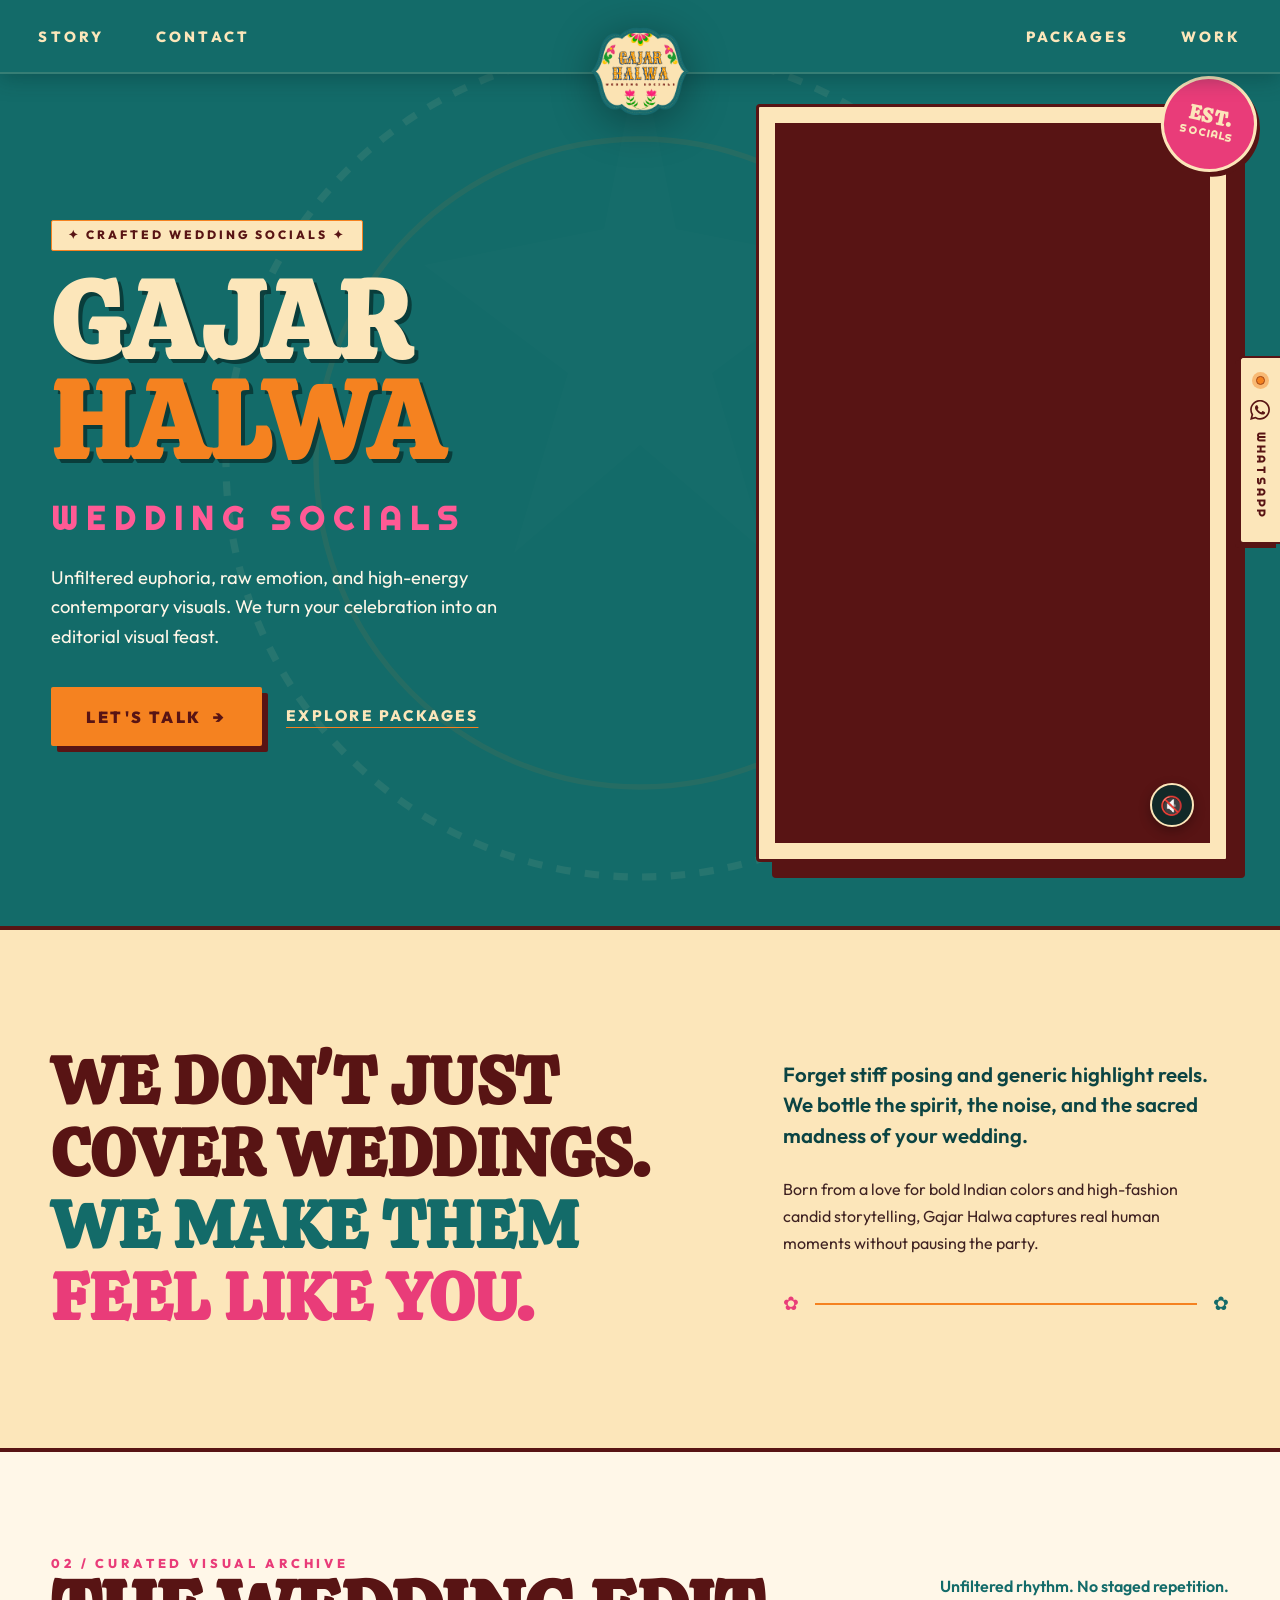
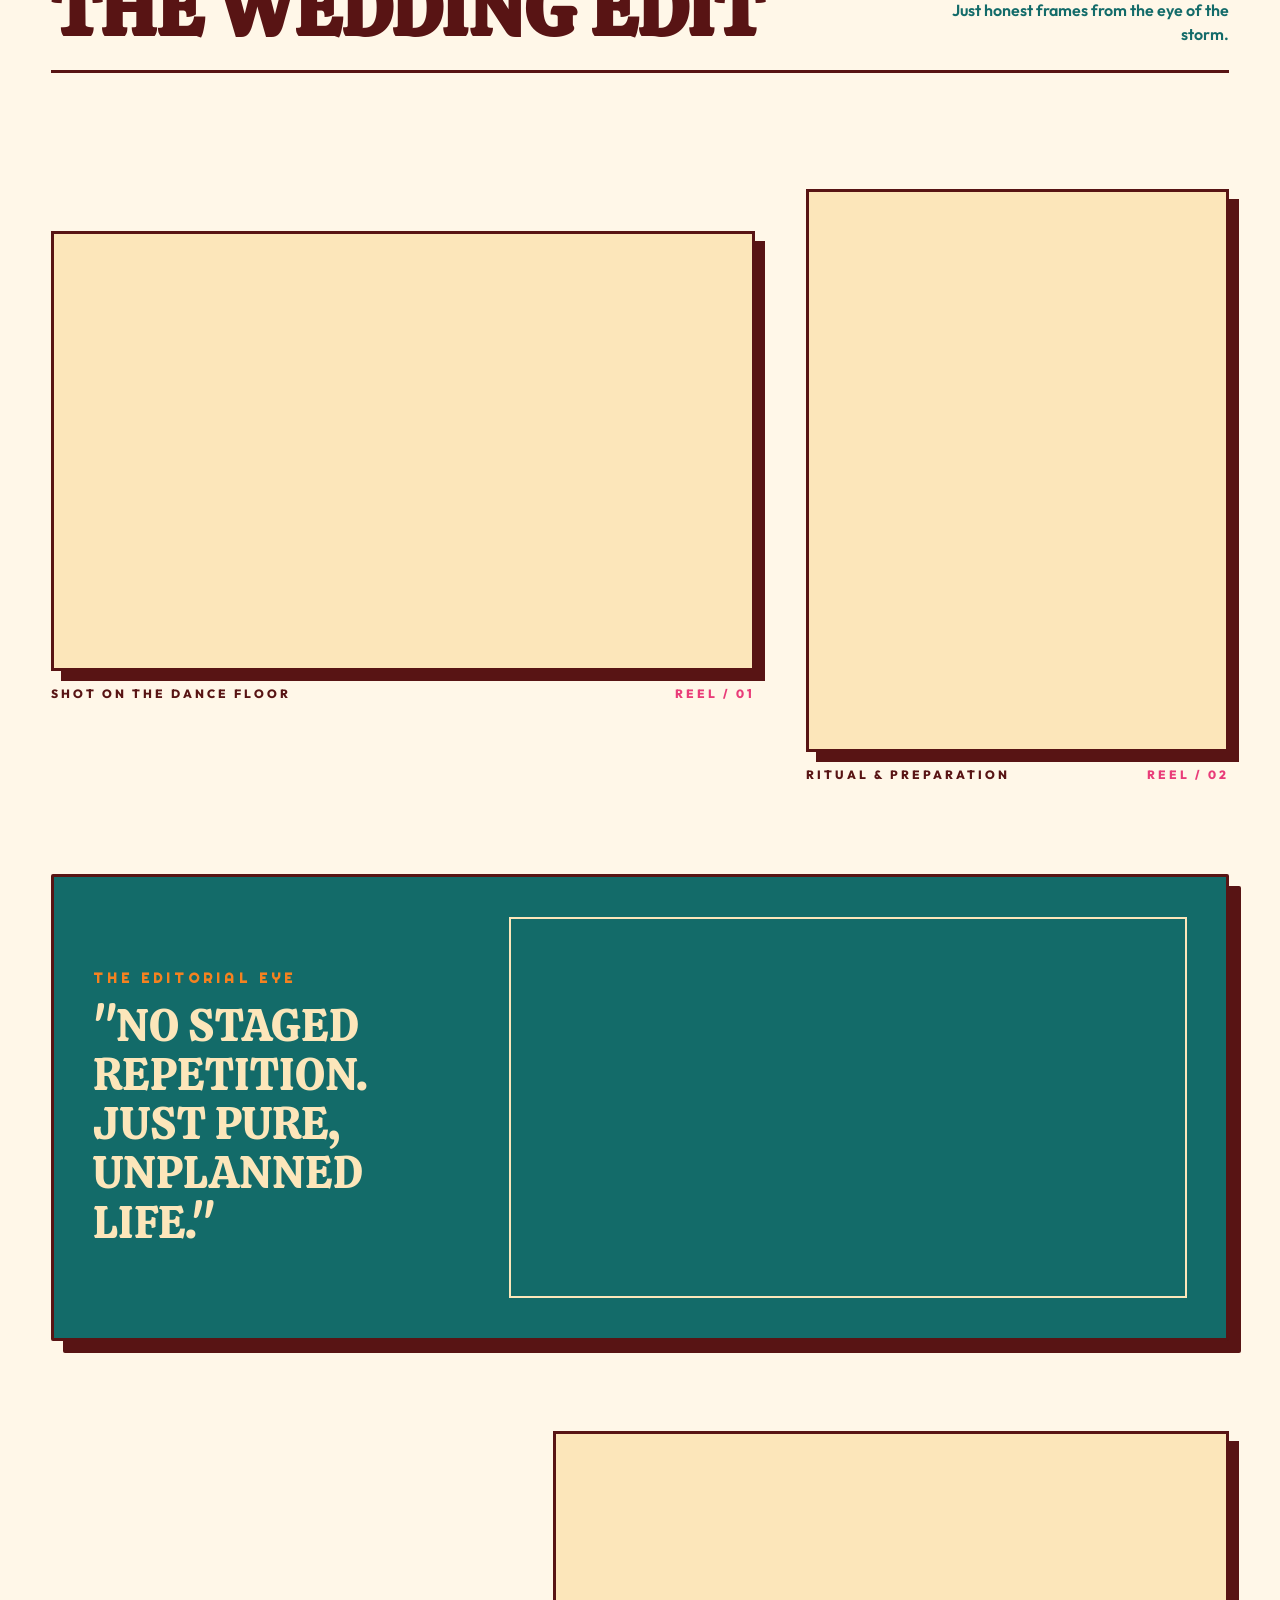
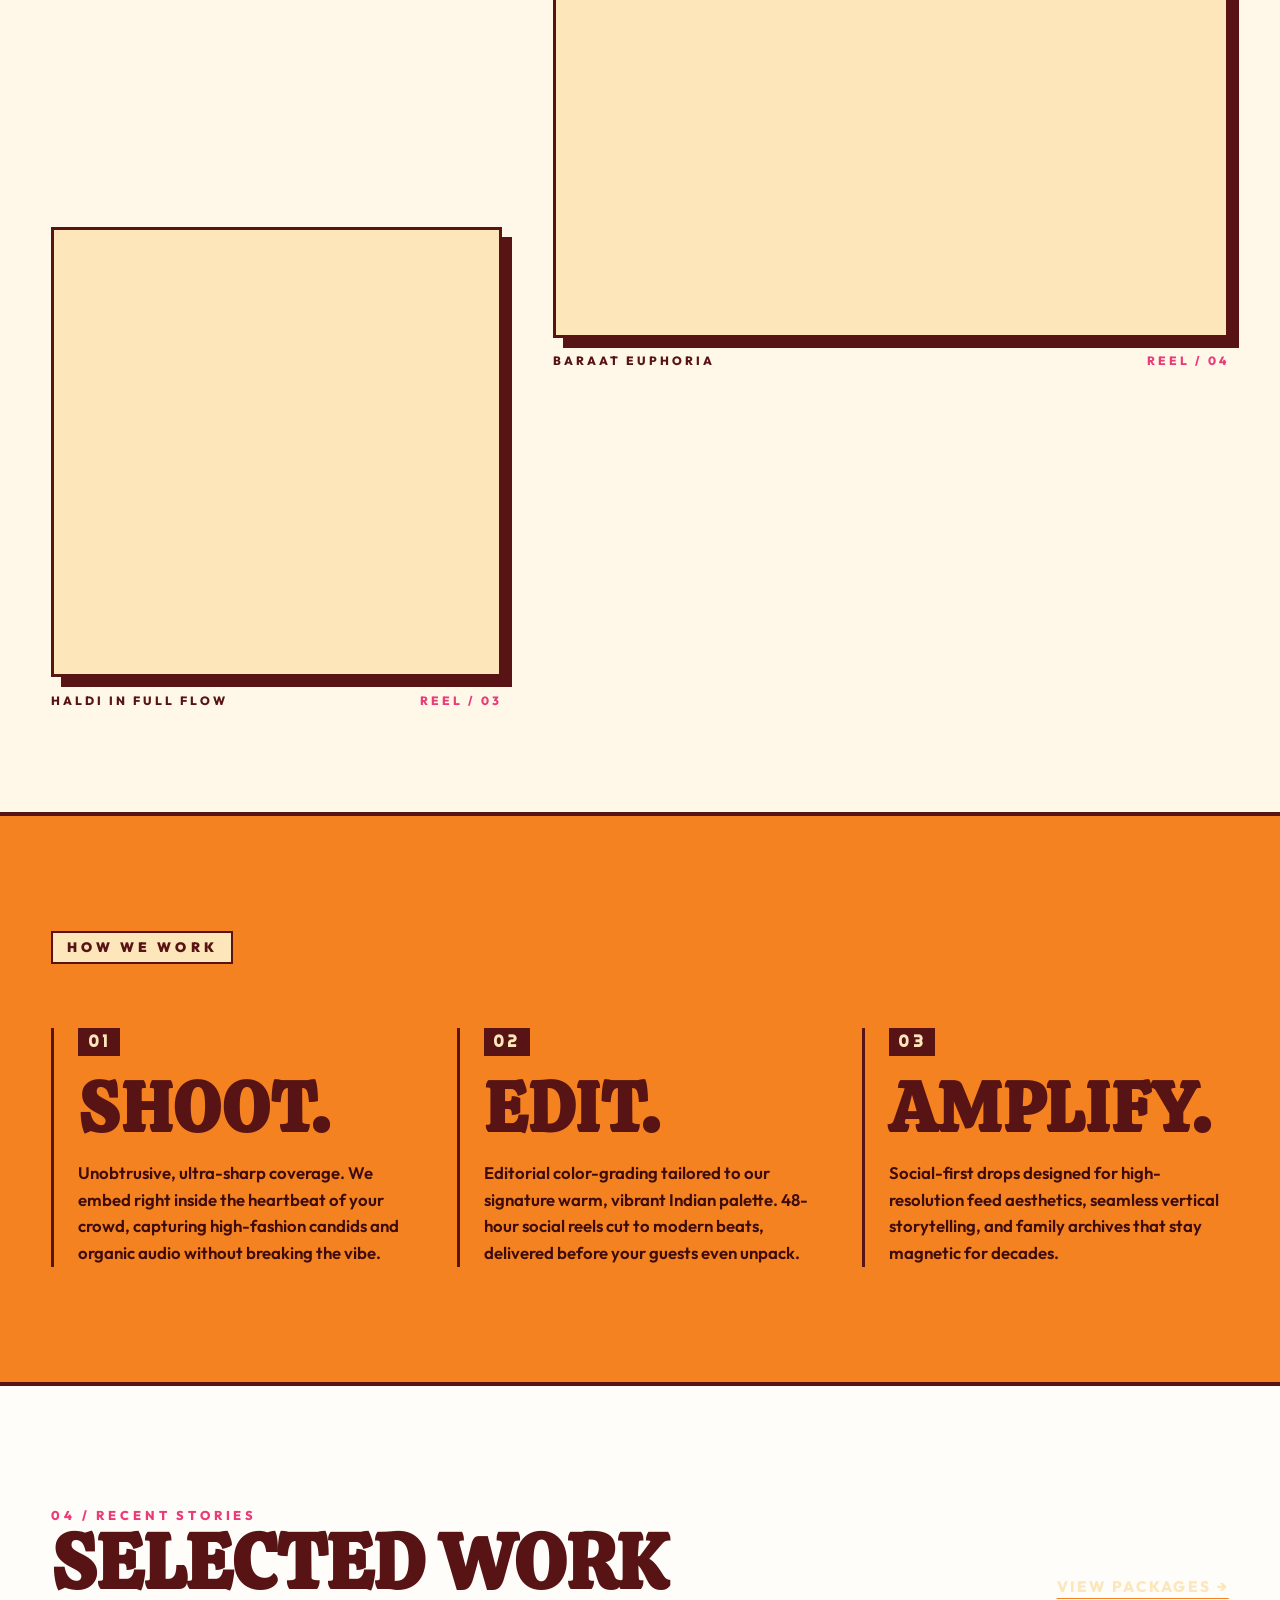
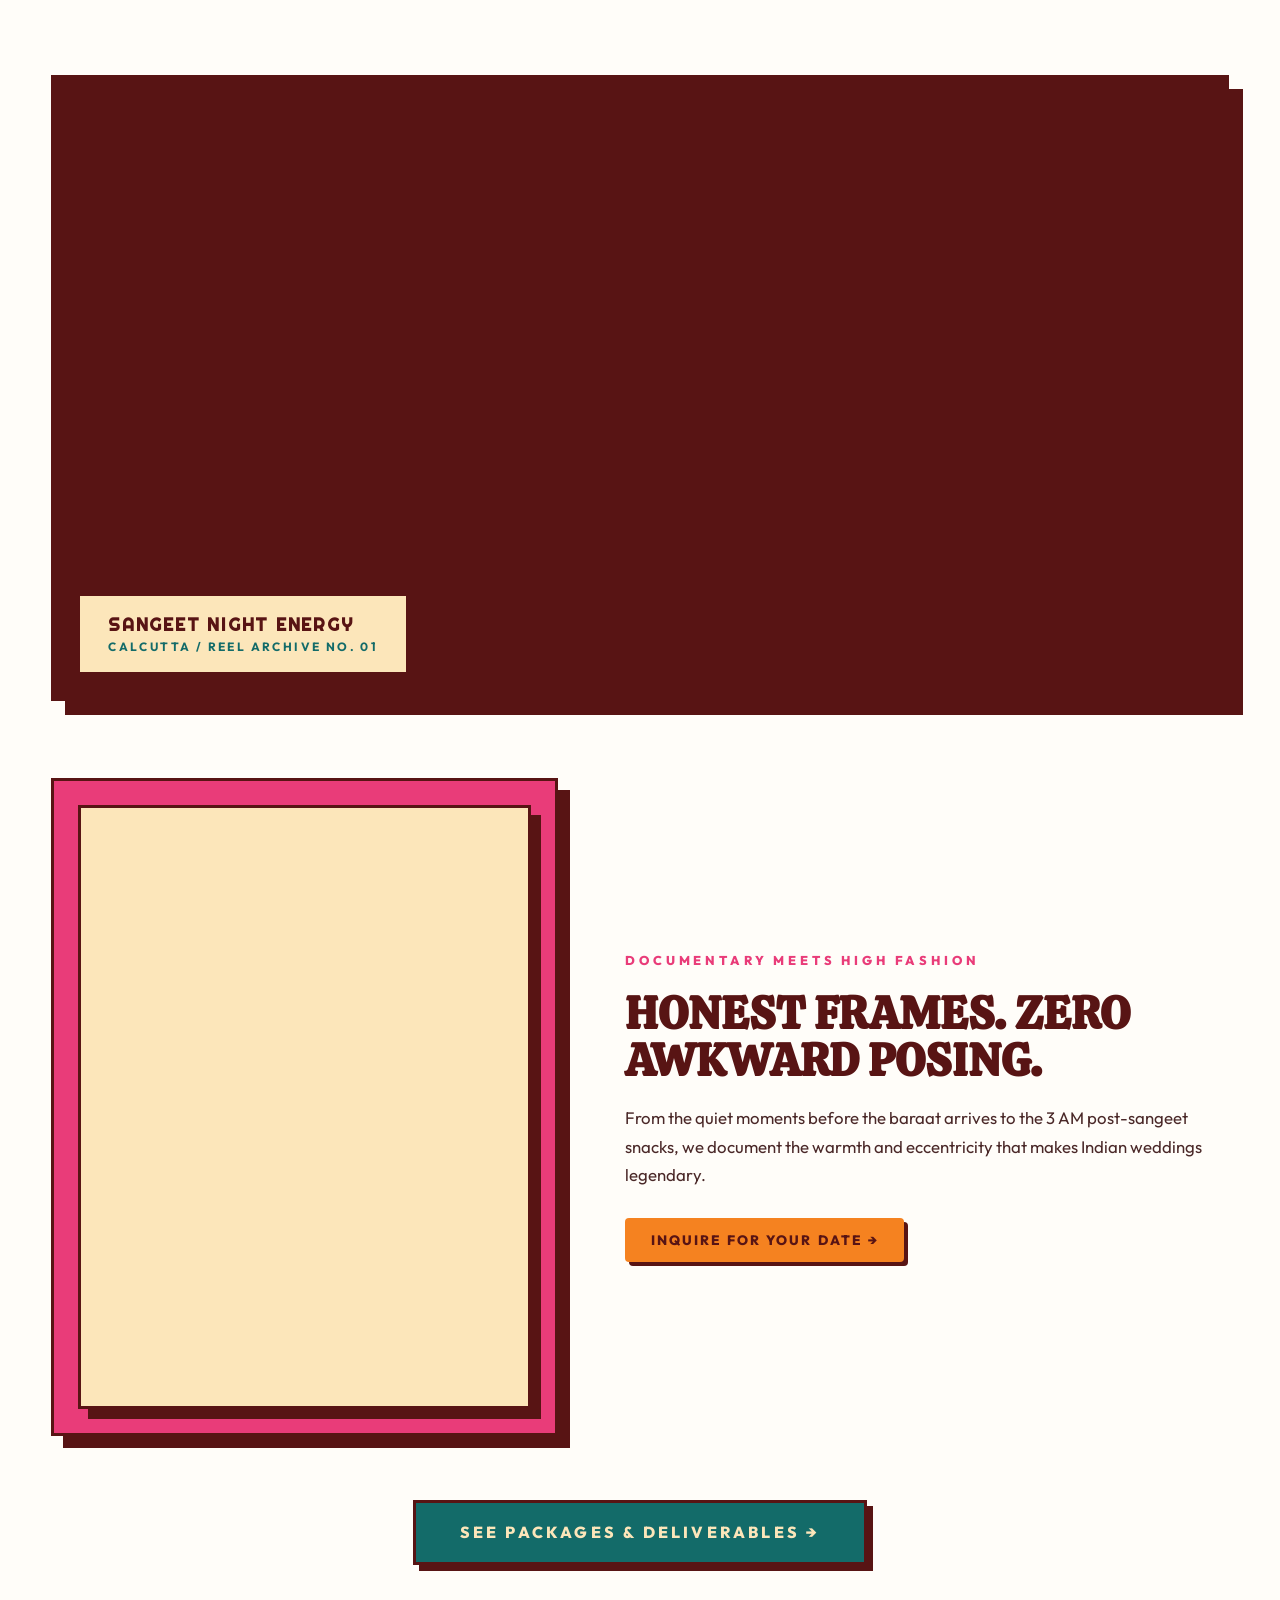
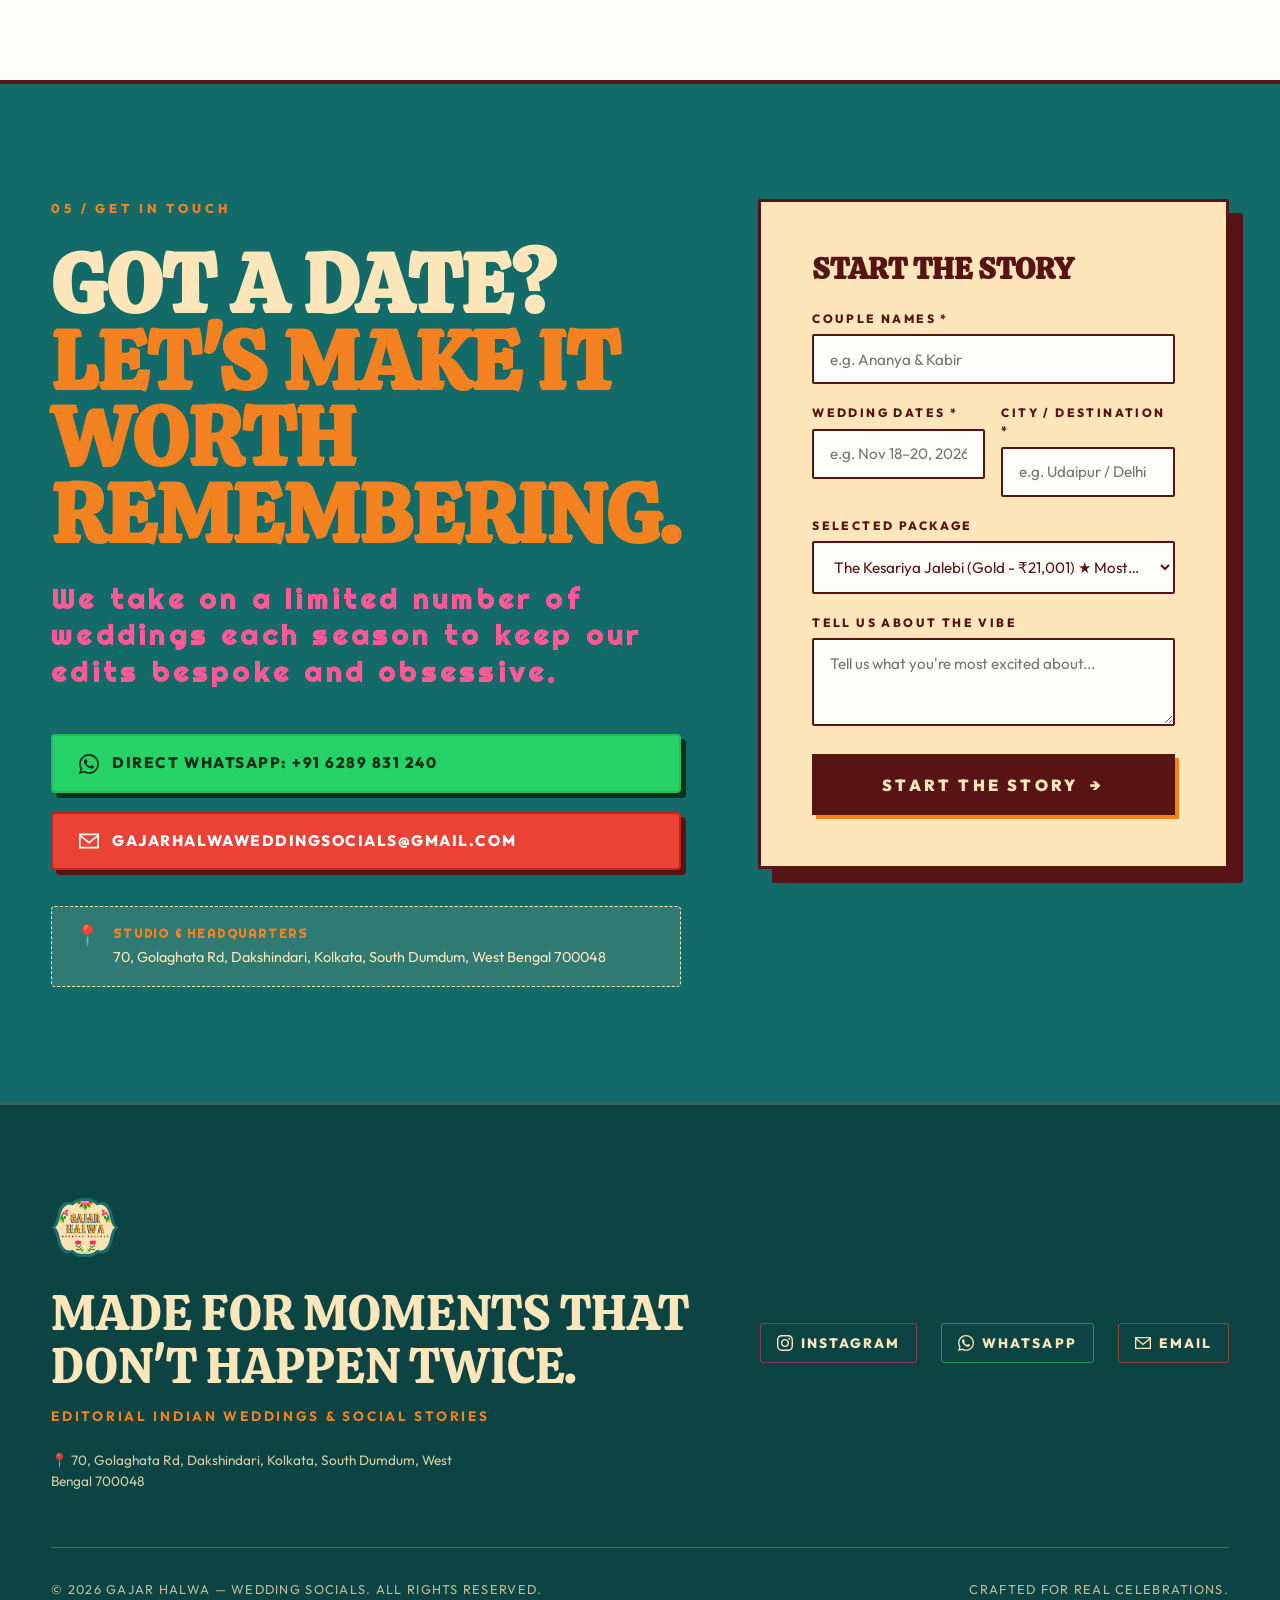
==== commit cdfa7e93: "style: update floating tab text to WHATSAPP" ====
--- a/index.html
+++ b/index.html
@@ -528,7 +528,7 @@
           d="M.057 24l1.687-6.163c-1.041-1.804-1.588-3.849-1.587-5.946.003-6.556 5.338-11.891 11.893-11.891 3.181.001 6.167 1.24 8.413 3.488 2.245 2.248 3.481 5.236 3.48 8.414-.003 6.557-5.338 11.892-11.893 11.892-1.99-.001-3.951-.5-5.688-1.448l-6.305 1.654zm6.597-3.807c1.676.995 3.276 1.591 5.392 1.592 5.448 0 9.886-4.434 9.889-9.885.002-5.462-4.415-9.89-9.881-9.892-5.452 0-9.887 4.434-9.889 9.884-.001 2.225.651 3.891 1.746 5.634l-.999 3.648 3.742-.981zm11.387-5.464c-.074-.124-.272-.198-.57-.347-.297-.149-1.758-.868-2.031-.967-.272-.099-.47-.149-.669.149-.198.297-.768.967-.941 1.165-.173.198-.347.223-.644.074-.297-.149-1.255-.462-2.39-1.475-.883-.788-1.48-1.761-1.653-2.059-.173-.297-.018-.458.13-.606.134-.133.297-.347.446-.521.151-.172.2-.296.3-.495.099-.198.05-.372-.025-.521-.075-.148-.669-1.611-.916-2.206-.242-.579-.487-.501-.669-.51l-.57-.01c-.198 0-.52.074-.792.372s-1.04 1.016-1.04 2.479 1.065 2.876 1.213 3.074c.149.198 2.095 3.2 5.076 4.487.709.306 1.263.489 1.694.626.712.226 1.36.194 1.872.118.571-.085 1.758-.719 2.006-1.413.248-.695.248-1.29.173-1.414z" />
       </svg>
     </div>
-    <span class="floating-whatsapp-text">TALK ON WHATSAPP</span>
+    <span class="floating-whatsapp-text">WHATSAPP</span>
   </a>
 
   <!-- Main JavaScript -->
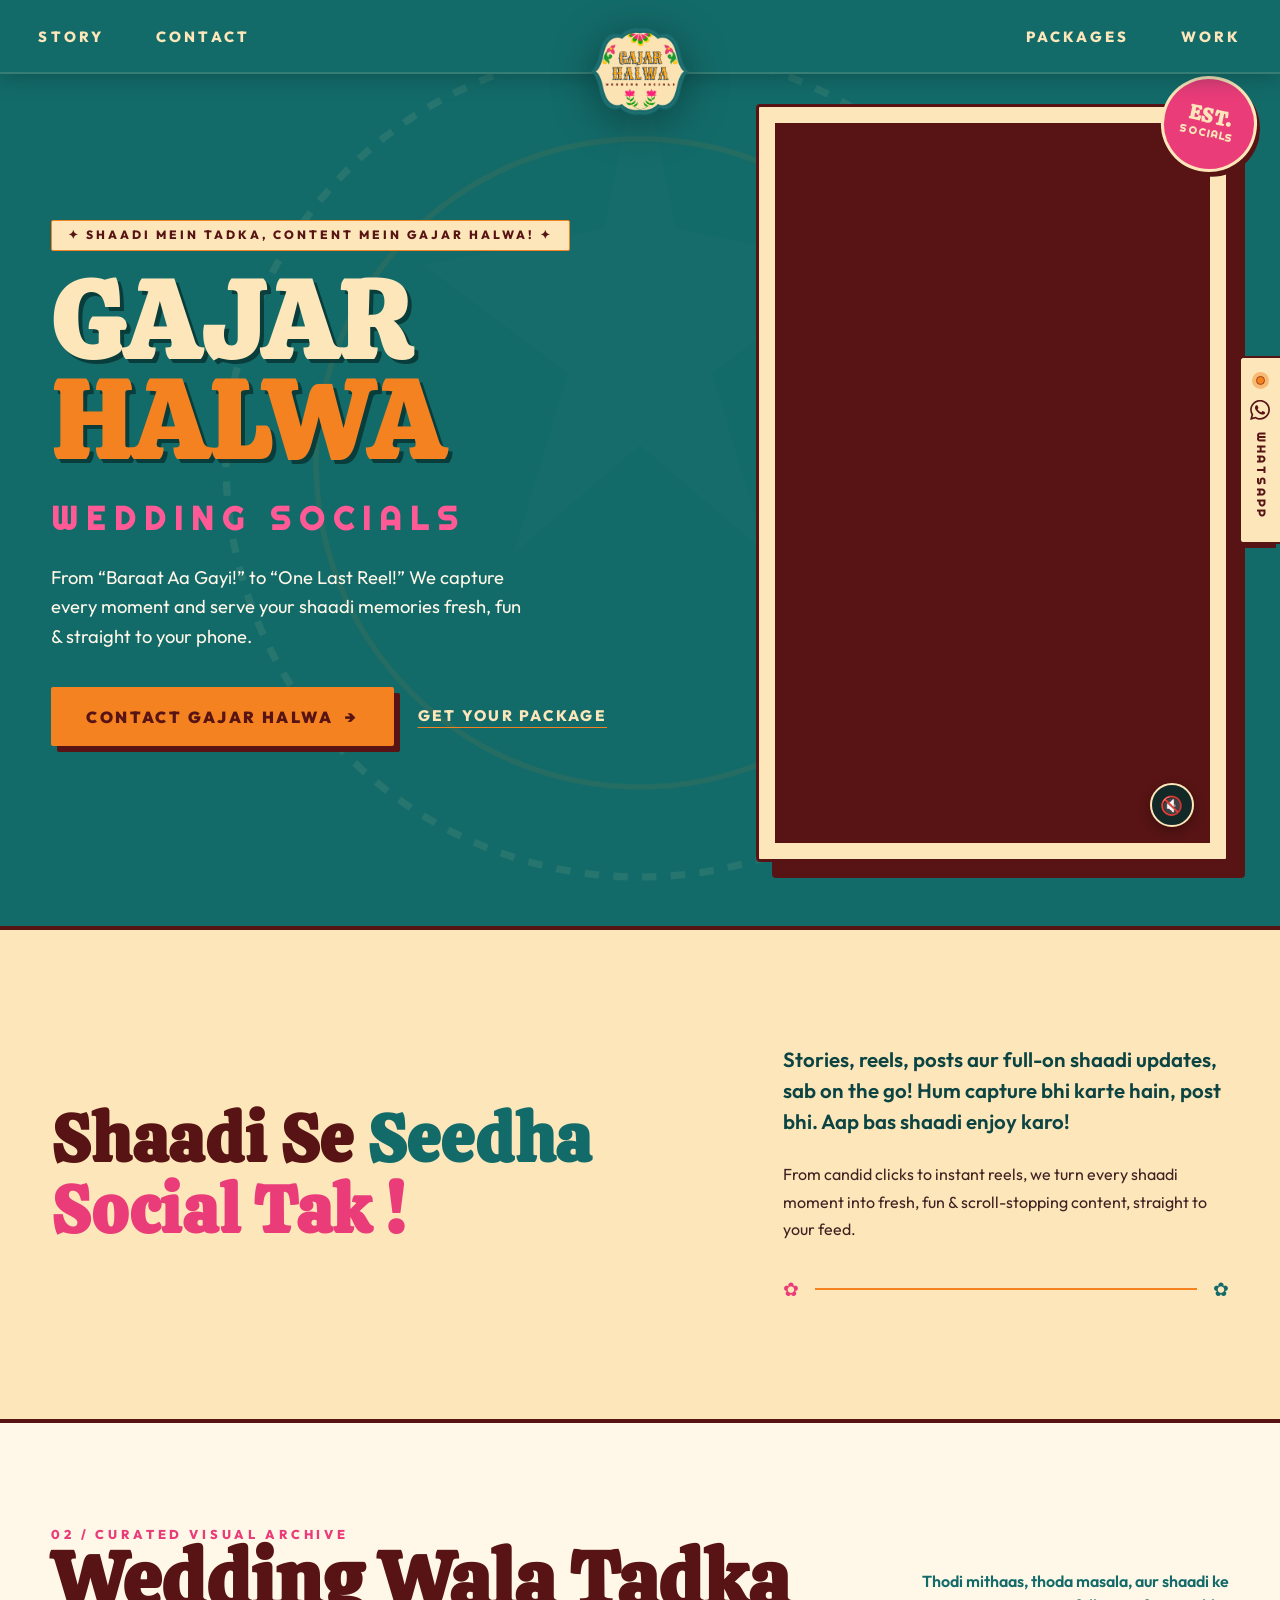
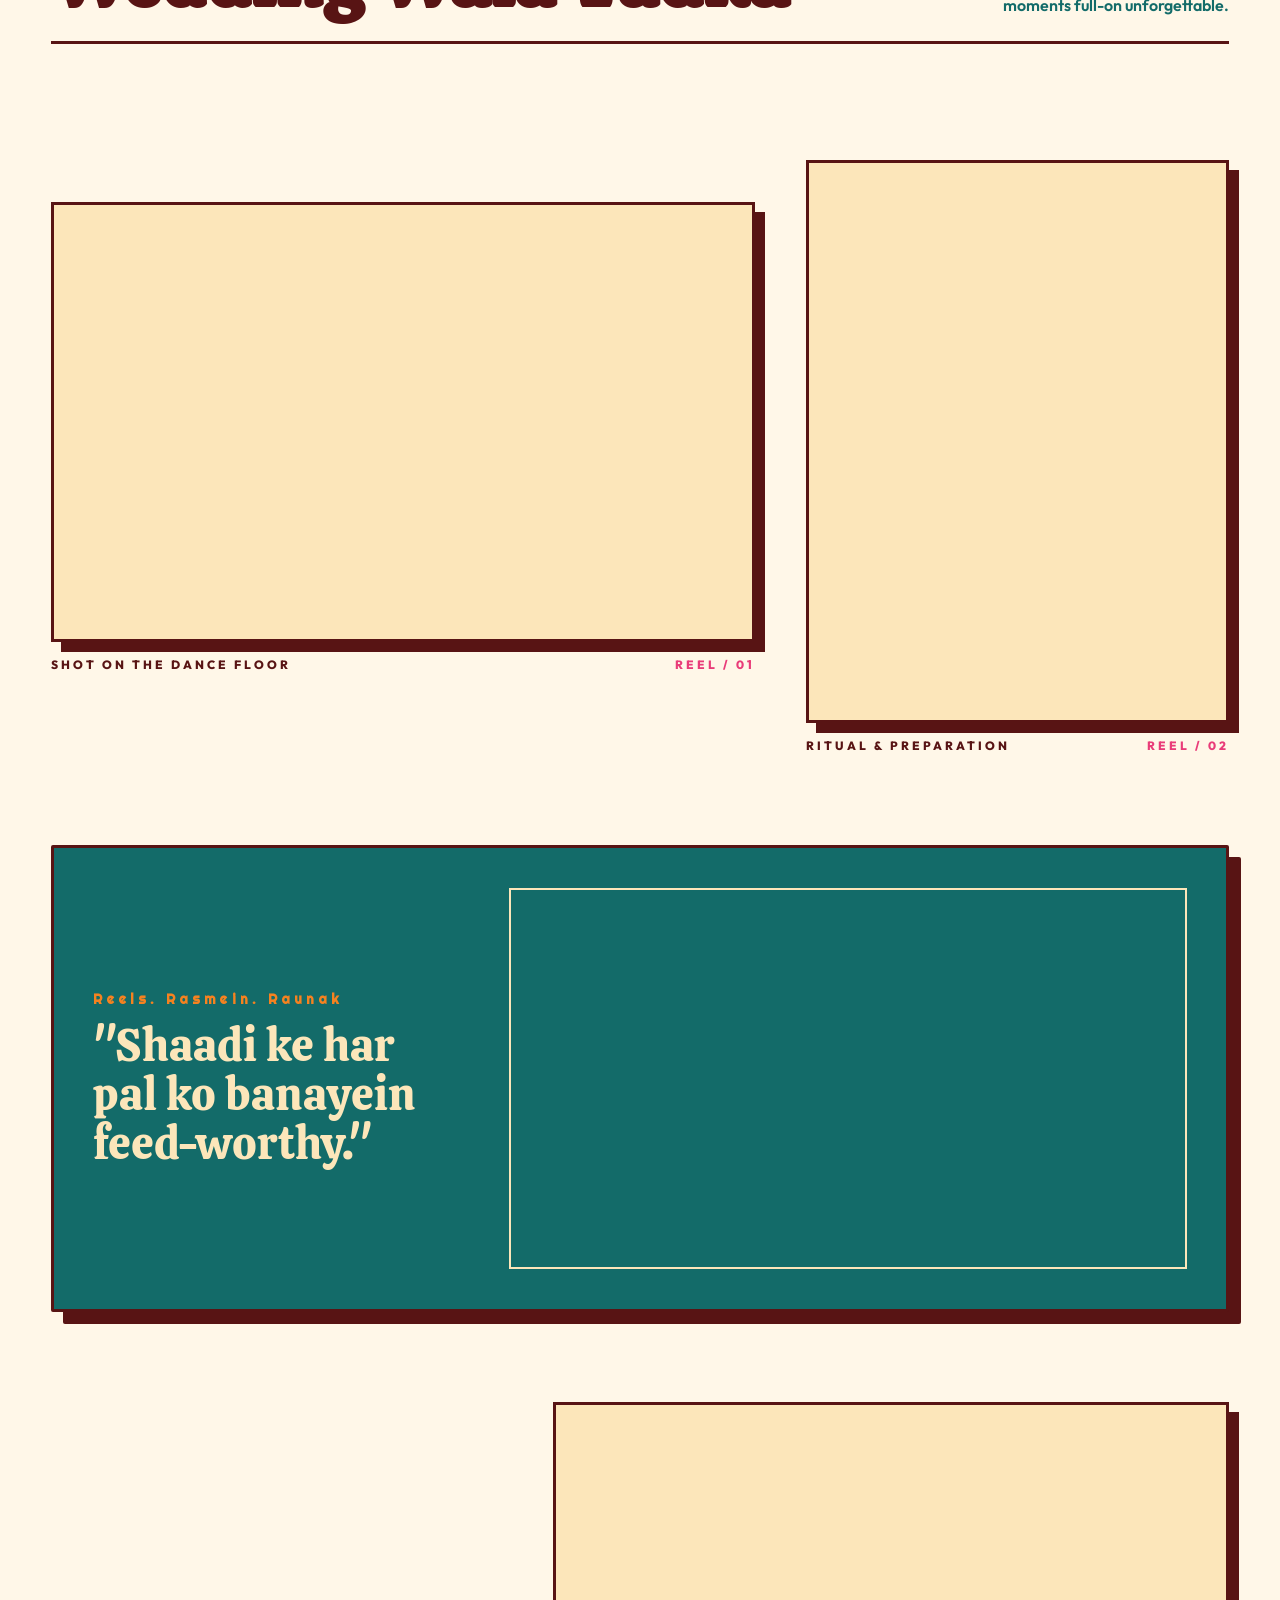
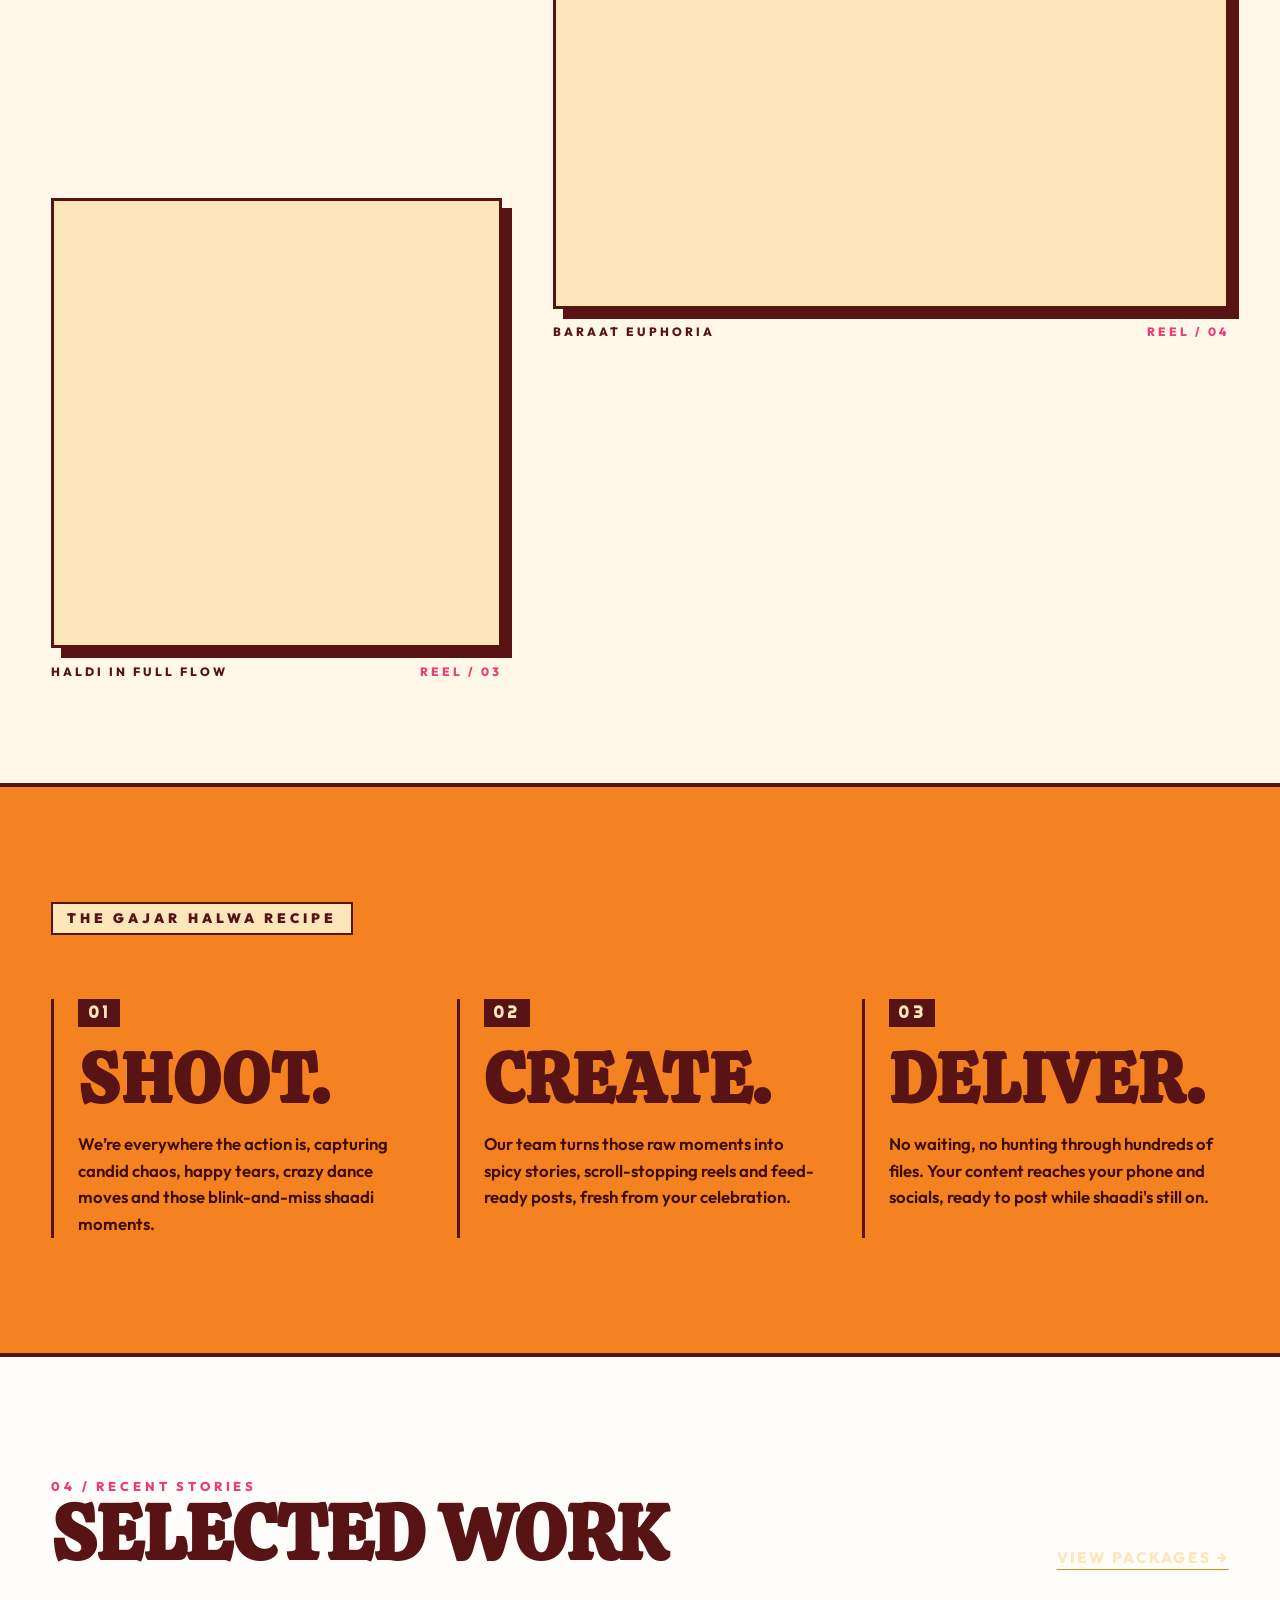
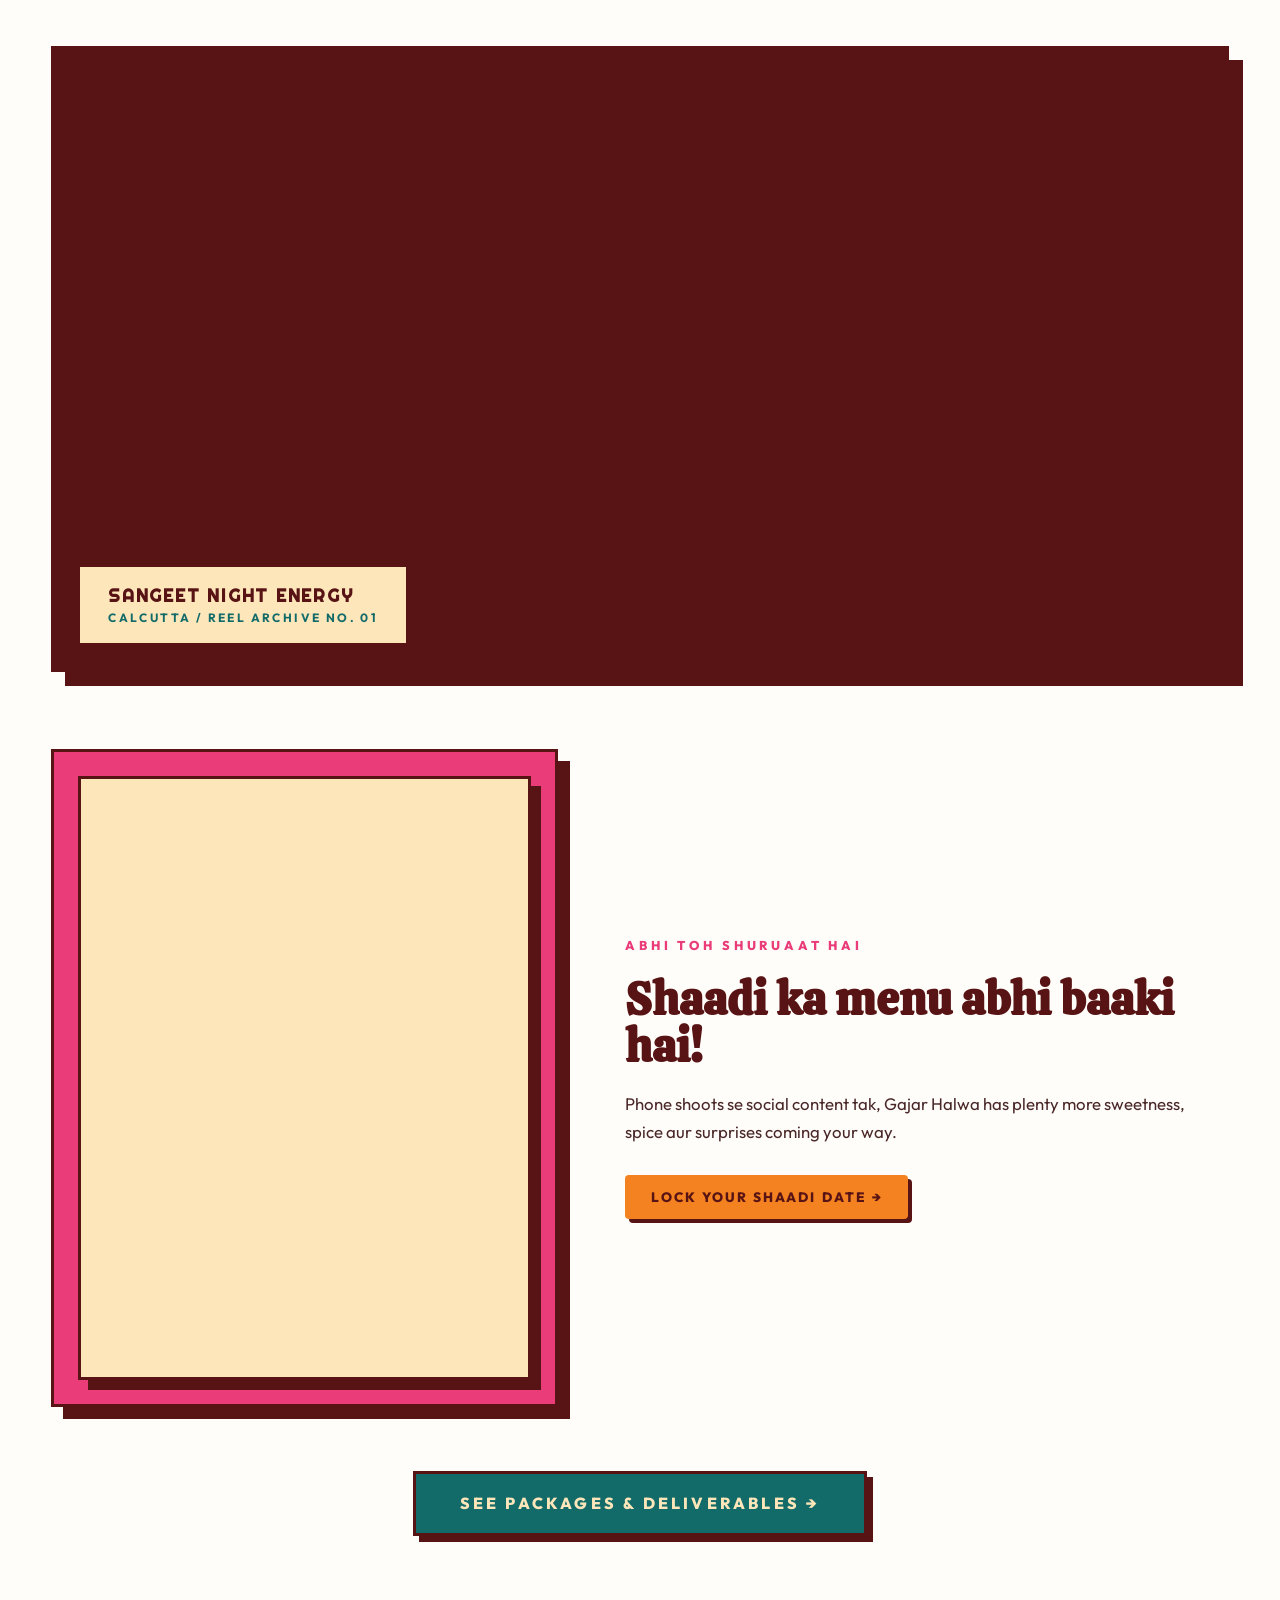
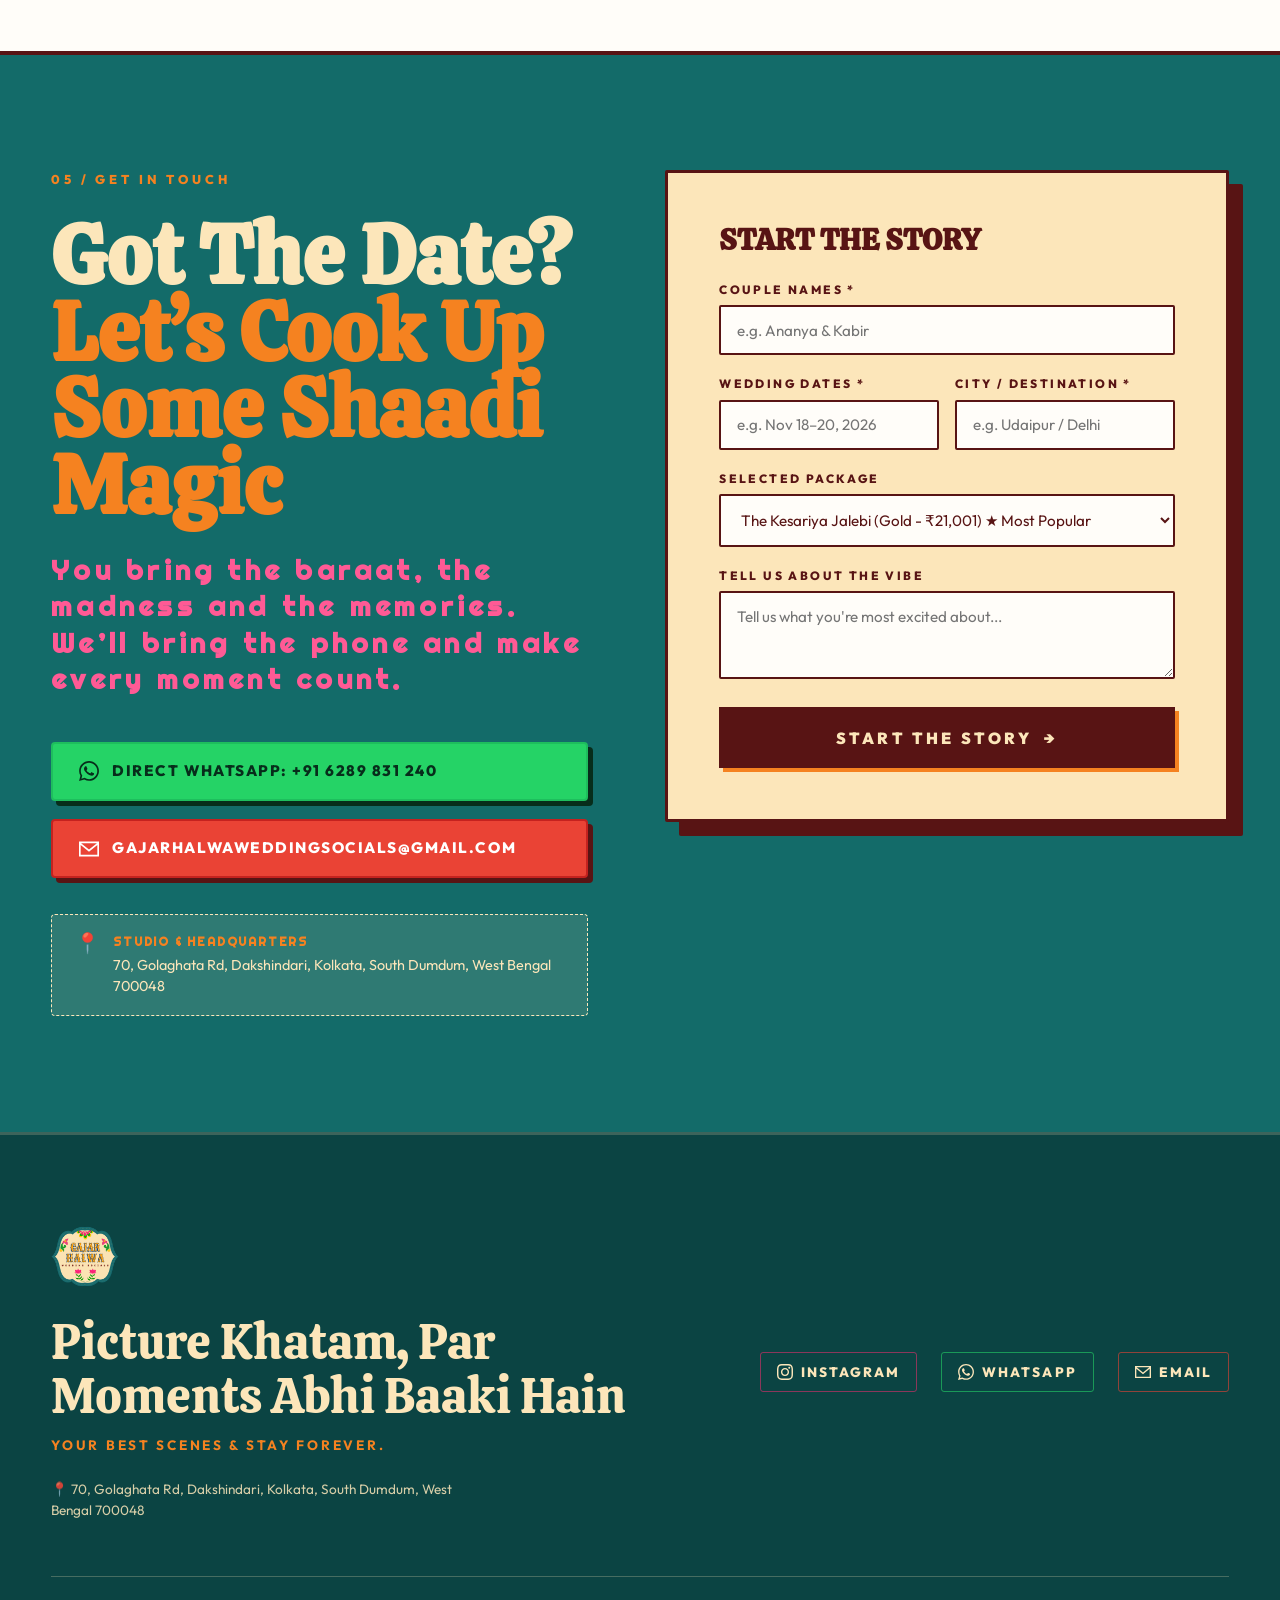
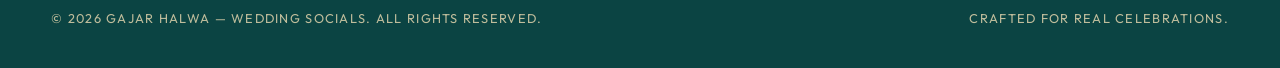
==== commit a425dd35: "Update copy and headings to catchy Hinglish tone" ====
--- a/index.html
+++ b/index.html
@@ -94,7 +94,7 @@
           <!-- Left: Graphic Typography Block -->
           <div class="hero-typography-block">
             <div class="hero-badge-row">
-              <span class="hero-folk-pill">✦ CRAFTED WEDDING SOCIALS ✦</span>
+              <span class="hero-folk-pill">✦ Shaadi Mein Tadka, Content Mein Gajar Halwa! ✦</span>
             </div>
 
             <h1 class="hero-title">
@@ -107,16 +107,16 @@
             </div>
 
             <p class="hero-tagline">
-              Unfiltered euphoria, raw emotion, and high-energy contemporary visuals. We turn your celebration into an
-              editorial visual feast.
+              From “Baraat Aa Gayi!” to “One Last Reel!” We capture every moment and serve your shaadi memories fresh,
+              fun & straight to your phone.
             </p>
 
             <div class="hero-actions">
               <a href="#contact" class="hero-cta-btn">
-                LET'S TALK <span>→</span>
+                Contact Gajar Halwa <span>→</span>
               </a>
               <a href="packages.html" class="hero-packages-link">
-                EXPLORE PACKAGES
+                Get Your Package
               </a>
             </div>
           </div>
@@ -131,7 +131,8 @@
             <div class="hero-scallop-card">
               <div class="hero-image-frame">
                 <!-- Native Resolution Auto-Loop Video Player -->
-                <video id="hero-video-player" class="hero-video-player" src="assets/videos/hero_reel.mp4" autoplay loop muted playsinline>
+                <video id="hero-video-player" class="hero-video-player" src="assets/videos/hero_reel.mp4" autoplay loop
+                  muted playsinline>
                   <source src="assets/videos/hero_reel.mp4" type="video/mp4">
                   <!-- Fallback to Instagram embed if video file not present -->
                   <iframe class="hero-reel-frame" src="https://www.instagram.com/reel/DYH-SUyyEho/embed/"
@@ -157,19 +158,18 @@
         <div class="statement-container">
           <div class="statement-title-wrap">
             <h2 class="statement-headline">
-              WE DON'T JUST COVER WEDDINGS. <span class="highlight-teal">WE MAKE THEM</span> <span
-                class="highlight-pink">FEEL LIKE YOU.</span>
+              Shaadi Se <span class="highlight-teal">Seedha</span> <span class="highlight-pink">Social Tak !</span>
             </h2>
           </div>
 
           <div class="statement-body">
             <p class="statement-lead">
-              Forget stiff posing and generic highlight reels. We bottle the spirit, the noise, and the sacred madness
-              of your wedding.
+              Stories, reels, posts aur full-on shaadi updates, sab on the go! Hum capture bhi karte hain, post bhi. Aap
+              bas shaadi enjoy karo!
             </p>
             <p class="statement-sub">
-              Born from a love for bold Indian colors and high-fashion candid storytelling, Gajar Halwa captures real
-              human moments without pausing the party.
+              From candid clicks to instant reels, we turn every shaadi moment into fresh, fun & scroll-stopping
+              content, straight to your feed.
             </p>
             <div class="statement-ornament-row">
               <span style="font-size: 1.2rem; color: var(--hot-pink);">✿</span>
@@ -187,10 +187,10 @@
         <div class="edit-header-row">
           <div class="edit-title-group">
             <span class="edit-label">02 / CURATED VISUAL ARCHIVE</span>
-            <h2 class="edit-title">THE WEDDING EDIT</h2>
+            <h2 class="edit-title">Wedding Wala Tadka</h2>
           </div>
           <p class="edit-subtext">
-            Unfiltered rhythm. No staged repetition. Just honest frames from the eye of the storm.
+            Thodi mithaas, thoda masala, aur shaadi ke moments full-on unforgettable.
           </p>
         </div>
 
@@ -225,9 +225,9 @@
           <!-- Art Wall Row 2: Typographic Break with Wide Cinematic Frame -->
           <div class="art-row-two-break">
             <div class="break-quote-block">
-              <span class="break-quote-number">THE EDITORIAL EYE</span>
+              <span class="break-quote-number">Reels. Rasmein. Raunak</span>
               <div class="break-quote-text">
-                "NO STAGED REPETITION. JUST PURE, UNPLANNED LIFE."
+                "Shaadi ke har pal ko banayein feed-worthy."
               </div>
             </div>
             <div class="break-visual-frame">
@@ -271,7 +271,7 @@
     <section class="what-we-do-section" id="process">
       <div class="container">
         <div class="wwd-header">
-          <span class="wwd-label">HOW WE WORK</span>
+          <span class="wwd-label">The Gajar Halwa Recipe</span>
         </div>
 
         <div class="wwd-pillars-grid">
@@ -280,28 +280,28 @@
             <span class="wwd-pillar-num">01</span>
             <h2 class="wwd-pillar-title">SHOOT.</h2>
             <p class="wwd-pillar-desc">
-              Unobtrusive, ultra-sharp coverage. We embed right inside the heartbeat of your crowd, capturing
-              high-fashion candids and organic audio without breaking the vibe.
+              We’re everywhere the action is, capturing candid chaos, happy tears, crazy dance moves and those
+              blink-and-miss shaadi moments.
             </p>
           </div>
 
           <!-- Pillar 2 -->
           <div class="wwd-pillar">
             <span class="wwd-pillar-num">02</span>
-            <h2 class="wwd-pillar-title">EDIT.</h2>
+            <h2 class="wwd-pillar-title">CREATE.</h2>
             <p class="wwd-pillar-desc">
-              Editorial color-grading tailored to our signature warm, vibrant Indian palette. 48-hour social reels cut
-              to modern beats, delivered before your guests even unpack.
+              Our team turns those raw moments into spicy stories, scroll-stopping reels and feed-ready posts, fresh
+              from your celebration.
             </p>
           </div>
 
           <!-- Pillar 3 -->
           <div class="wwd-pillar">
             <span class="wwd-pillar-num">03</span>
-            <h2 class="wwd-pillar-title">AMPLIFY.</h2>
+            <h2 class="wwd-pillar-title">DELIVER.</h2>
             <p class="wwd-pillar-desc">
-              Social-first drops designed for high-resolution feed aesthetics, seamless vertical storytelling, and
-              family archives that stay magnetic for decades.
+              No waiting, no hunting through hundreds of files. Your content reaches your phone and socials, ready to
+              post while shaadi's still on.
             </p>
           </div>
         </div>
@@ -322,7 +322,8 @@
         <div class="work-pieces-wrapper">
           <!-- Piece 1: Full Cinematic Frame -->
           <div class="work-piece-cinematic">
-            <video class="reel-video-cinematic" autoplay loop muted playsinline style="width: 100%; height: 100%; object-fit: cover;">
+            <video class="reel-video-cinematic" autoplay loop muted playsinline
+              style="width: 100%; height: 100%; object-fit: cover;">
               <source src="assets/videos/reel_sangeet_dance.mp4" type="video/mp4">
             </video>
             <div class="work-overlay-banner">
@@ -342,14 +343,15 @@
             </div>
 
             <div class="work-text-moment">
-              <span class="edit-label">DOCUMENTARY MEETS HIGH FASHION</span>
-              <h3>HONEST FRAMES. ZERO AWKWARD POSING.</h3>
+              <span class="edit-label">Abhi Toh Shuruaat Hai</span>
+              <h3>Shaadi ka menu abhi baaki hai!</h3>
               <p>
-                From the quiet moments before the baraat arrives to the 3 AM post-sangeet snacks, we document the warmth
-                and eccentricity that makes Indian weddings legendary.
+                Phone shoots se social content tak, Gajar Halwa has plenty more sweetness, spice aur surprises coming
+                your way.
+
               </p>
               <div style="margin-top: 0.5rem;">
-                <a href="#contact" class="nav-cta">INQUIRE FOR YOUR DATE →</a>
+                <a href="#contact" class="nav-cta">LOCK YOUR SHAADI DATE →</a>
               </div>
             </div>
           </div>
@@ -371,11 +373,12 @@
           <div class="contact-info-column">
             <span class="edit-label" style="color: var(--bright-orange);">05 / GET IN TOUCH</span>
             <h2 class="contact-headline">
-              GOT A DATE?
-              <span class="accent-orange">LET'S MAKE IT WORTH REMEMBERING.</span>
+              Got The Date?
+              <span class="accent-orange">Let’s Cook Up Some Shaadi Magic</span>
             </h2>
             <p class="contact-subheading">
-              We take on a limited number of weddings each season to keep our edits bespoke and obsessive.
+              You bring the baraat, the madness and the memories. We’ll bring the phone and make every moment count.
+
             </p>
 
             <div class="contact-channels">
@@ -466,9 +469,9 @@
             </div>
           </div>
           <p class="footer-tagline">
-            MADE FOR MOMENTS THAT DON'T HAPPEN TWICE.
+            Picture Khatam, Par Moments Abhi Baaki Hain
           </p>
-          <span class="footer-tagline-sub">EDITORIAL INDIAN WEDDINGS &amp; SOCIAL STORIES</span>
+          <span class="footer-tagline-sub">Your Best Scenes &amp; Stay Forever.</span>
           <p class="footer-address">
             📍 70, Golaghata Rd, Dakshindari, Kolkata, South Dumdum, West Bengal 700048
           </p>
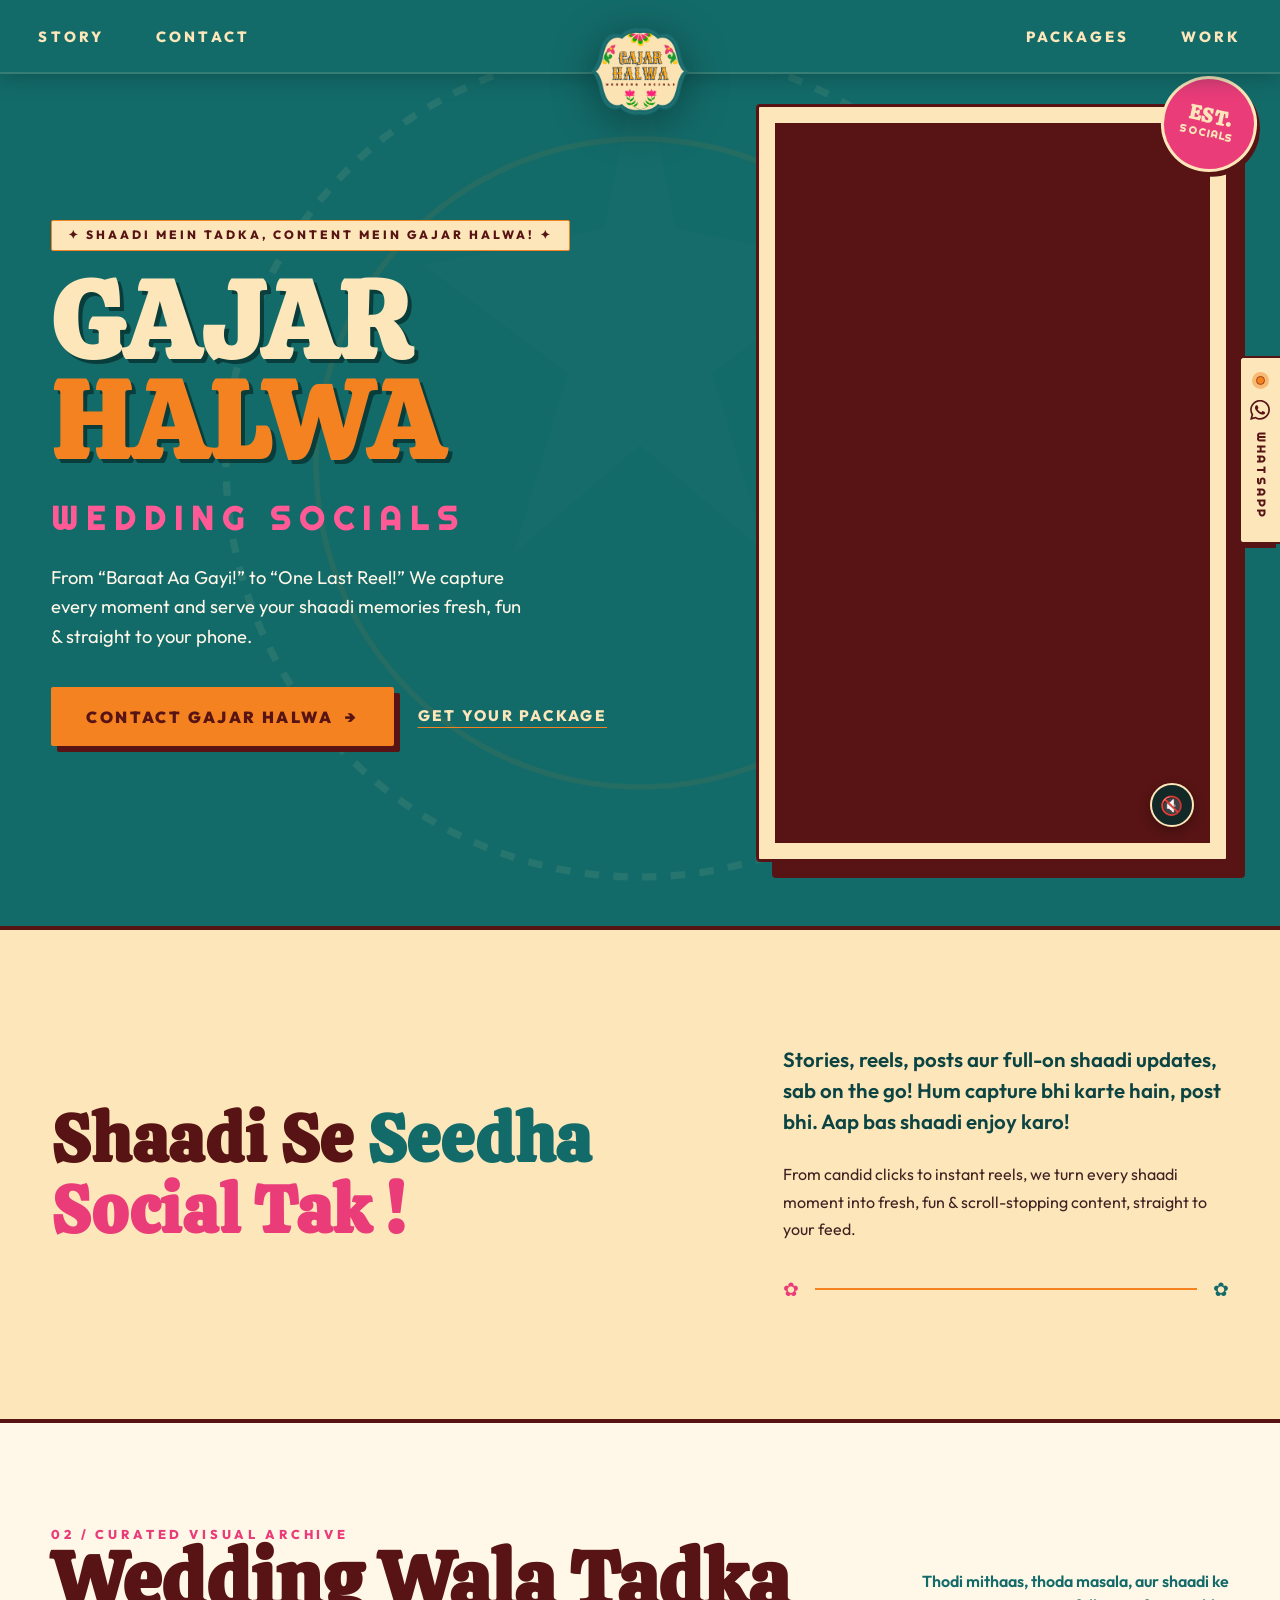
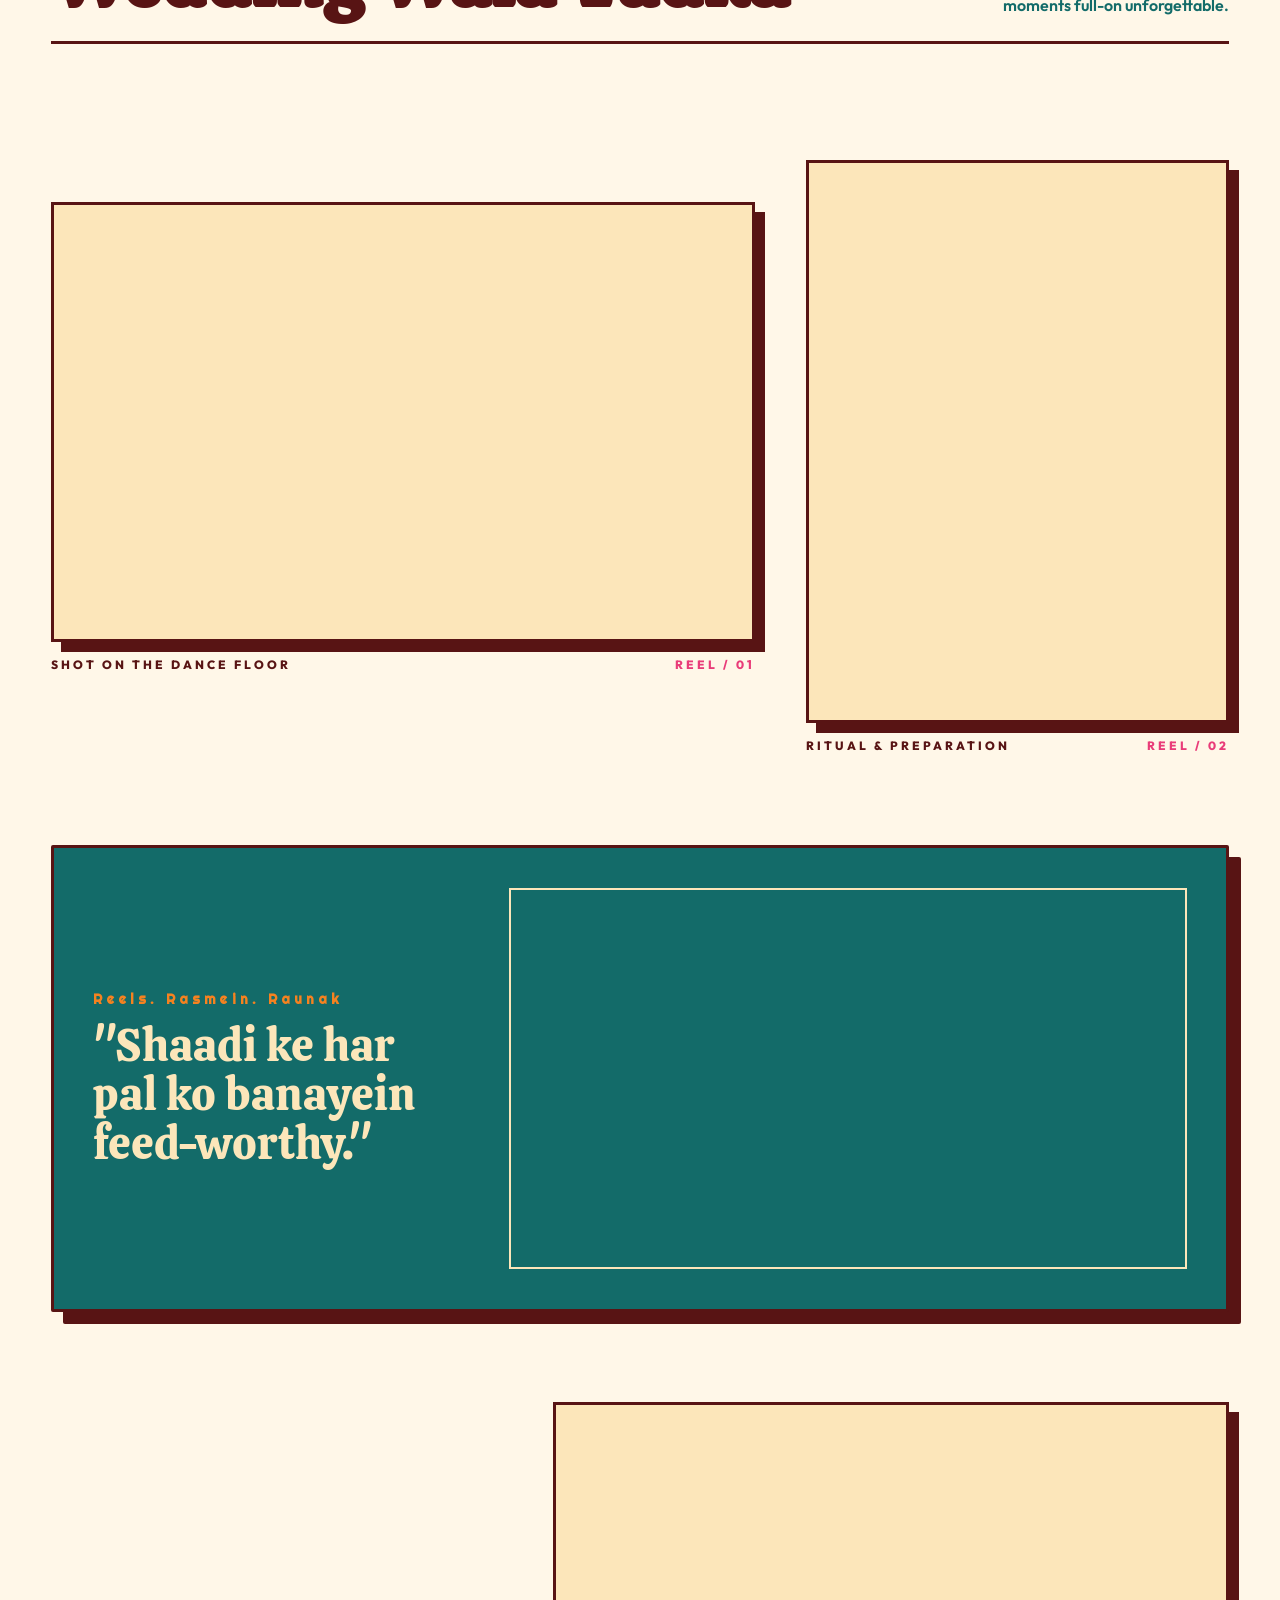
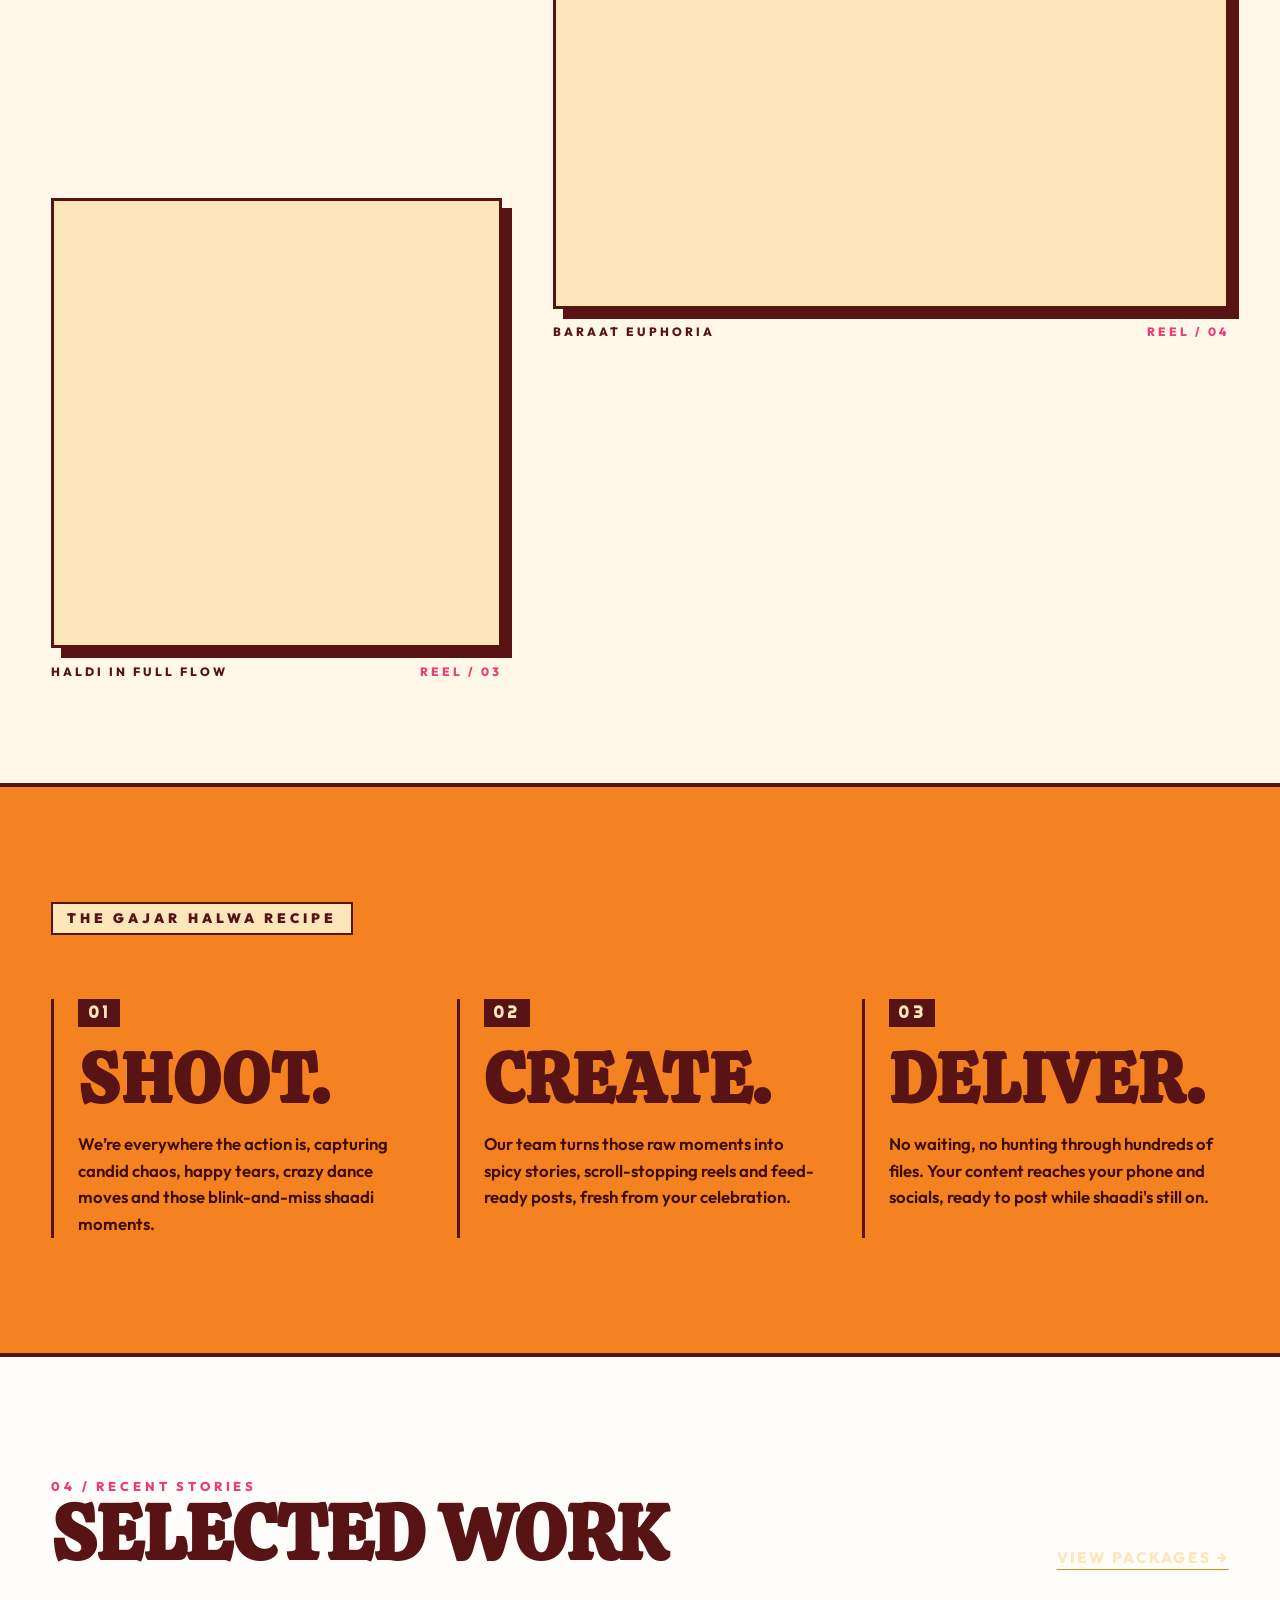
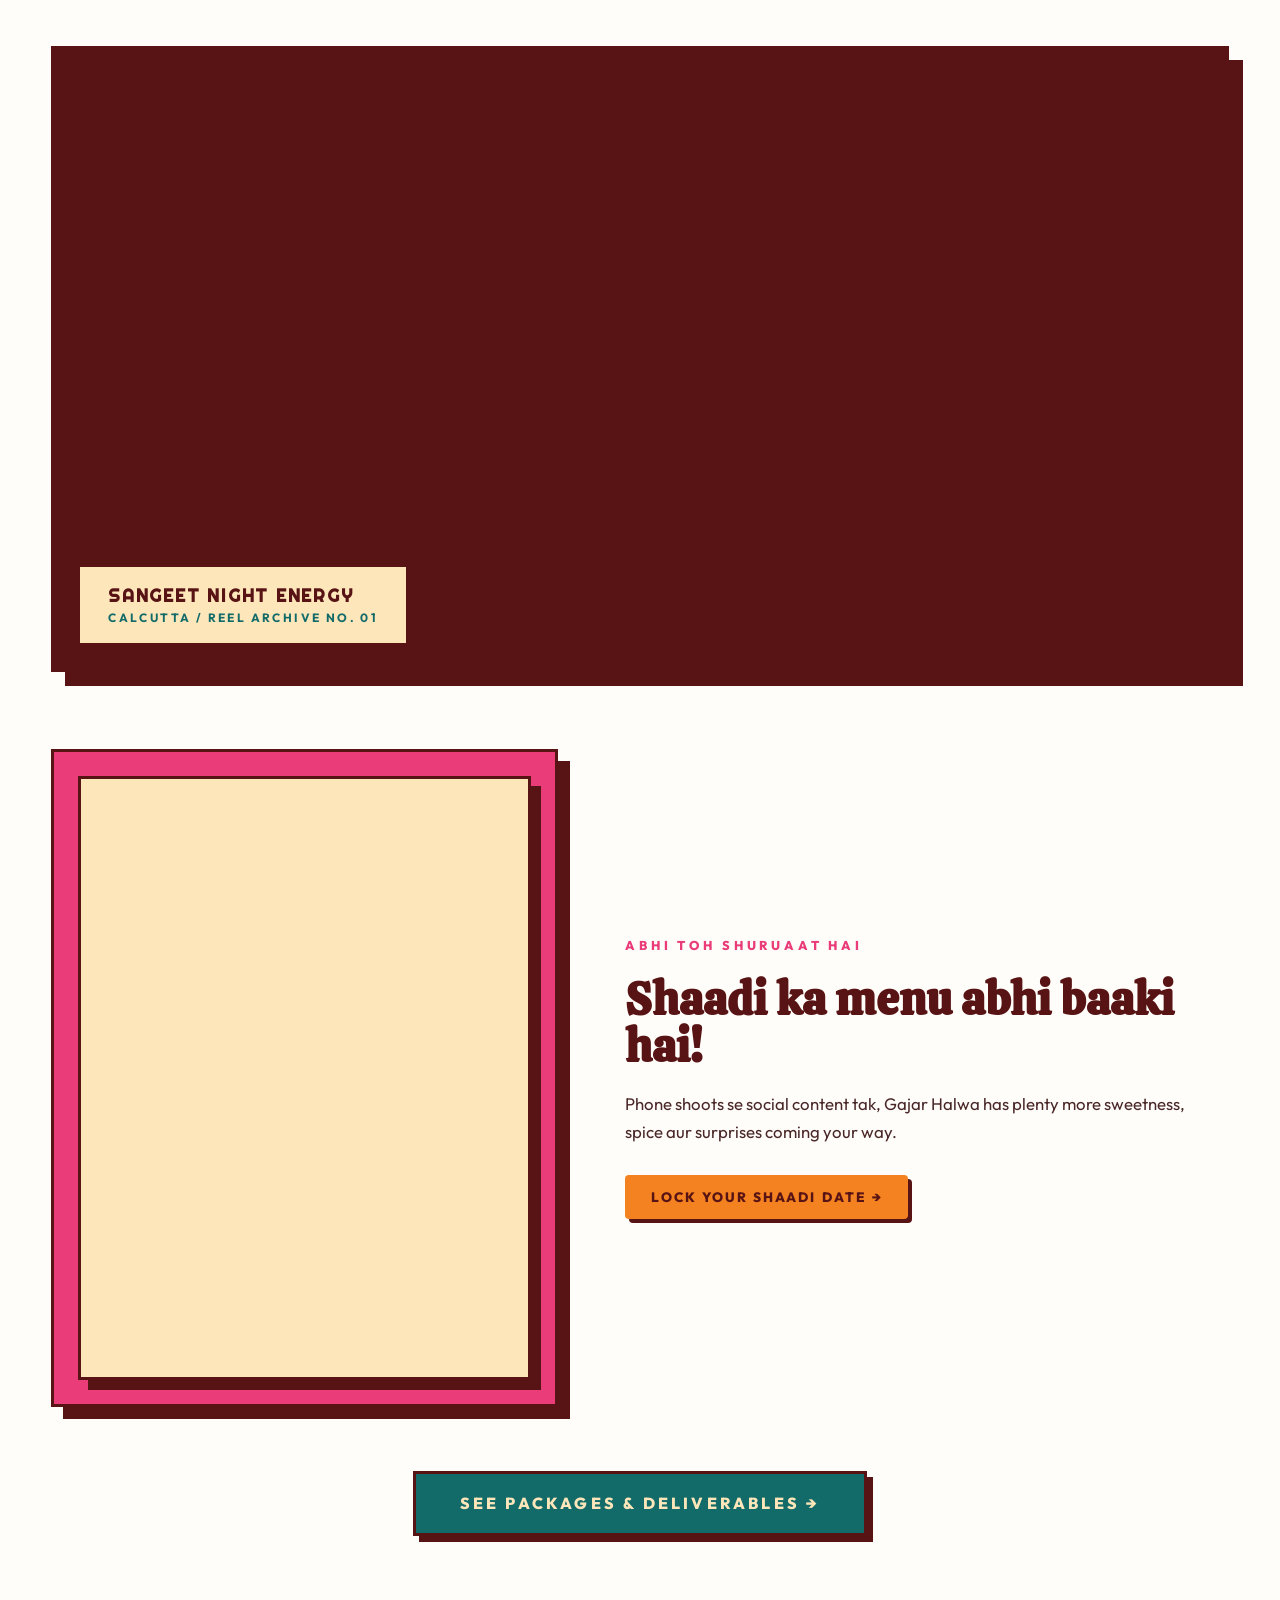
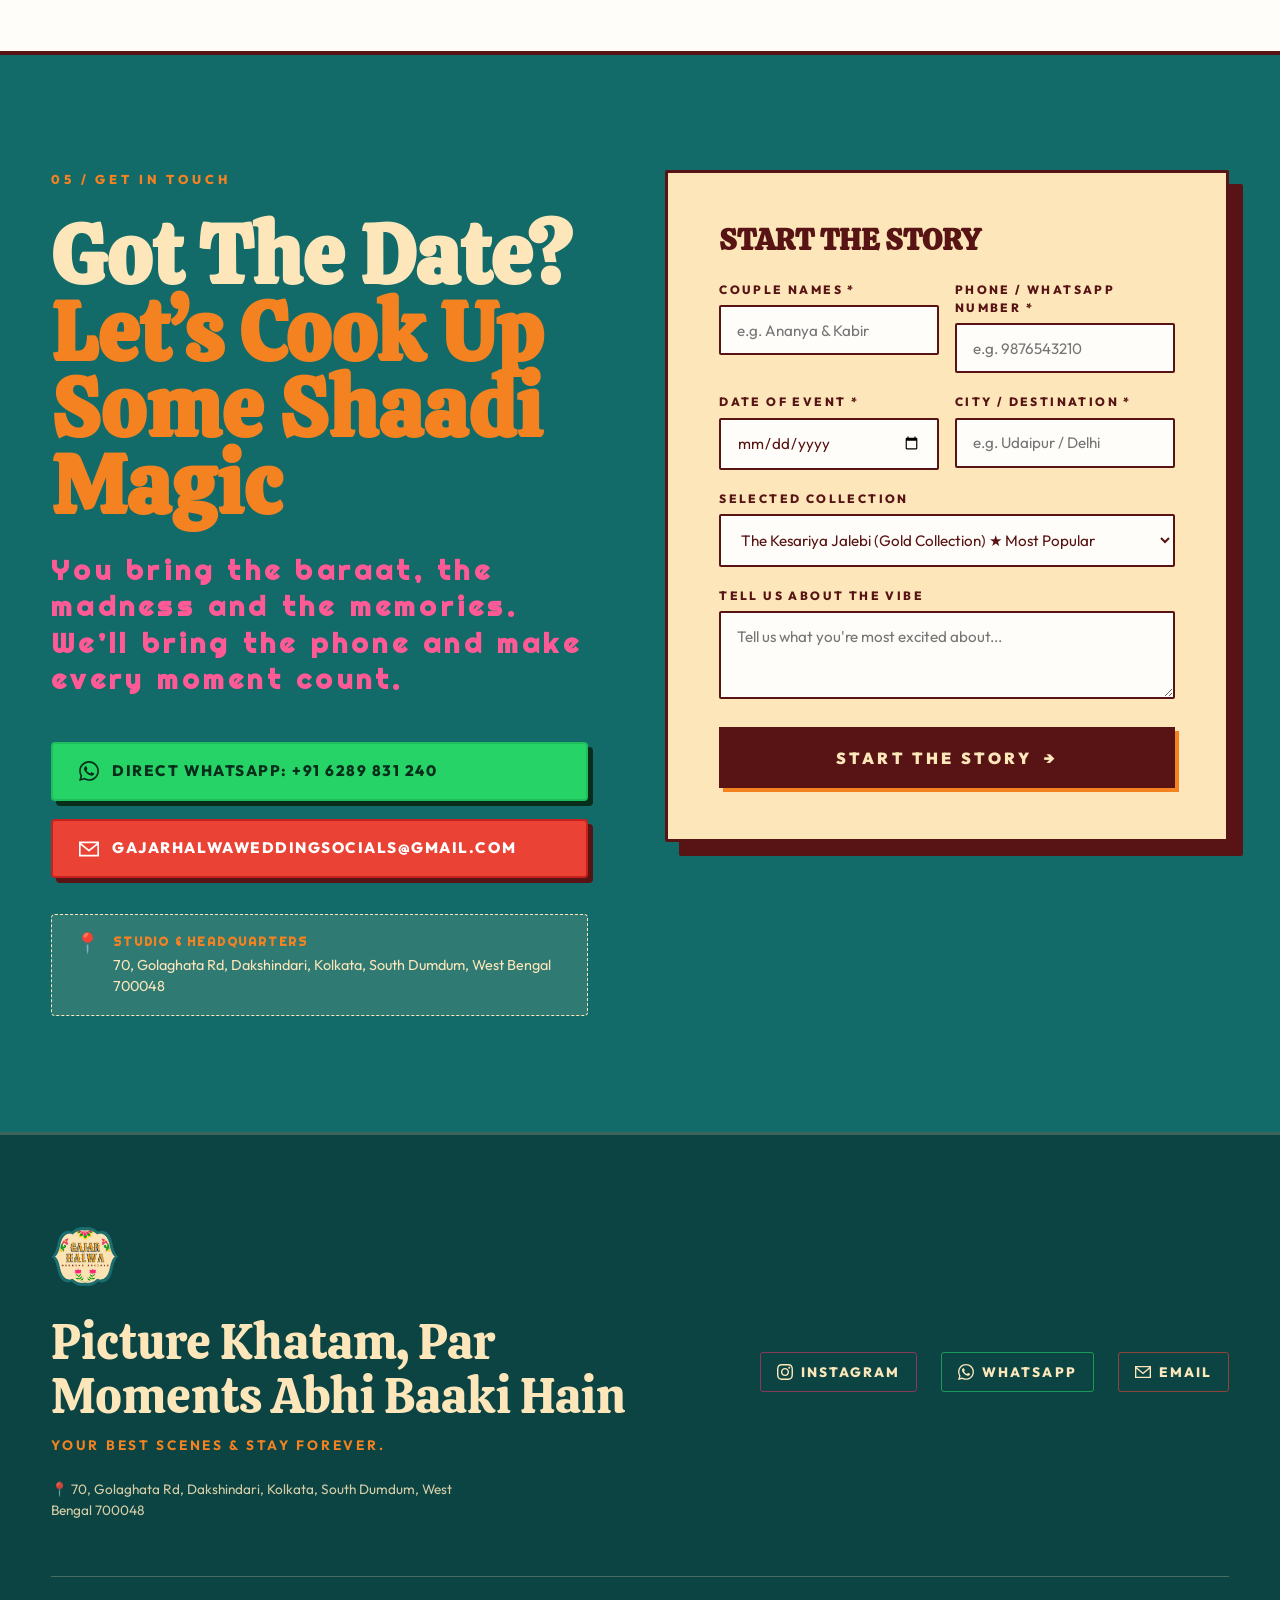
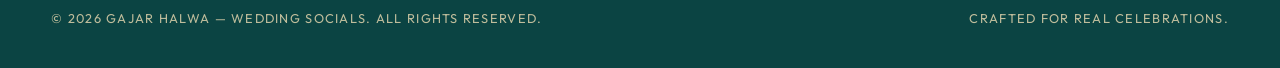
==== commit 81611248: "feat: gate package pricing with compulsory event date and phone number lead capture modal" ====
--- a/index.html
+++ b/index.html
@@ -415,15 +415,21 @@
             <div id="form-success-message" class="form-success-message"></div>
 
             <form id="wedding-inquiry-form" class="inquiry-form">
-              <div class="form-group">
-                <label for="couple-name">Couple Names *</label>
-                <input type="text" id="couple-name" class="form-control" placeholder="e.g. Ananya & Kabir" required>
-              </div>
-
               <div class="form-row-dual">
                 <div class="form-group">
-                  <label for="wedding-date">Wedding Dates *</label>
-                  <input type="text" id="wedding-date" class="form-control" placeholder="e.g. Nov 18–20, 2026" required>
+                  <label for="couple-name">Couple Names *</label>
+                  <input type="text" id="couple-name" class="form-control" placeholder="e.g. Ananya & Kabir" required>
+                </div>
+                <div class="form-group">
+                  <label for="contact-phone">Phone / WhatsApp Number *</label>
+                  <input type="tel" id="contact-phone" class="form-control" placeholder="e.g. 9876543210" pattern="[0-9]{10}" title="Please enter a valid 10-digit mobile number" required>
+                </div>
+              </div>
+
+              <div class="form-row-dual">
+                <div class="form-group">
+                  <label for="wedding-date">Date of Event *</label>
+                  <input type="date" id="wedding-date" class="form-control" required>
                 </div>
                 <div class="form-group">
                   <label for="wedding-city">City / Destination *</label>
@@ -432,12 +438,11 @@
               </div>
 
               <div class="form-group">
-                <label for="preferred-package">Selected Package</label>
+                <label for="preferred-package">Selected Collection</label>
                 <select id="preferred-package" class="form-control">
-                  <option value="The Kesariya Jalebi (Gold - ₹21,001)">The Kesariya Jalebi (Gold - ₹21,001) ★ Most
-                    Popular</option>
-                  <option value="The Halwa Bite (Silver - ₹11,001)">The Halwa Bite (Silver - ₹11,001)</option>
-                  <option value="The Shahi Tukda (Platinum - ₹51,001)">The Shahi Tukda (Platinum - ₹51,001)</option>
+                  <option value="The Kesariya Jalebi (Gold Collection)">The Kesariya Jalebi (Gold Collection) ★ Most Popular</option>
+                  <option value="The Halwa Bite (Silver Collection)">The Halwa Bite (Silver Collection)</option>
+                  <option value="The Shahi Tukda (Platinum Collection)">The Shahi Tukda (Platinum Collection)</option>
                   <option value="Bespoke / Custom Requirements">Bespoke / Custom Requirements</option>
                 </select>
               </div>
--- a/styles/main.css
+++ b/styles/main.css
@@ -1678,11 +1678,157 @@
   box-shadow: 8px 8px 0px rgba(0, 0, 0, 0.3);
 }
 
+/* Pricing Unlocked Notification Banner */
+.pricing-unlocked-banner {
+  display: flex;
+  align-items: center;
+  justify-content: space-between;
+  gap: 1rem;
+  background-color: var(--fresh-green);
+  color: var(--cream-pure);
+  border: 2.5px solid var(--deep-red);
+  box-shadow: 6px 6px 0px var(--deep-red);
+  padding: 0.85rem 1.5rem;
+  margin-top: 2rem;
+  max-width: 680px;
+  margin-left: auto;
+  margin-right: auto;
+  border-radius: 2px;
+  animation: banner-slide-down 0.4s cubic-bezier(0.16, 1, 0.3, 1);
+}
+
+.pricing-unlocked-banner .unlocked-icon {
+  font-size: 1.5rem;
+  line-height: 1;
+}
+
+.pricing-unlocked-banner .unlocked-text {
+  display: flex;
+  flex-direction: column;
+  gap: 0.15rem;
+  text-align: left;
+  font-size: 0.88rem;
+}
+
+.pricing-unlocked-banner .unlocked-text strong {
+  font-family: var(--font-display-heavy);
+  letter-spacing: 0.12em;
+  font-size: 0.78rem;
+}
+
+.btn-change-date {
+  background: var(--cream-pure);
+  color: var(--deep-red);
+  font-family: var(--font-body);
+  font-weight: 800;
+  font-size: 0.75rem;
+  letter-spacing: 0.12em;
+  text-transform: uppercase;
+  padding: 0.45rem 0.85rem;
+  border: 1.5px solid var(--deep-red);
+  box-shadow: 2px 2px 0px var(--deep-red);
+  cursor: pointer;
+  white-space: nowrap;
+  transition: var(--transition-fast);
+}
+
+.btn-change-date:hover {
+  background: var(--bright-orange);
+  color: var(--cream-pure);
+}
+
+@keyframes banner-slide-down {
+  from {
+    opacity: 0;
+    transform: translateY(-12px);
+  }
+  to {
+    opacity: 1;
+    transform: translateY(0);
+  }
+}
+
 .package-price-row {
+  display: flex;
+  align-items: center;
+  gap: 0.75rem;
+  margin-bottom: 1.5rem;
+  min-height: 52px;
+}
+
+/* Price Locked View */
+.price-locked-view {
+  display: flex;
+  align-items: center;
+  flex-wrap: wrap;
+  gap: 0.85rem;
+}
+
+.price-locked-tag {
+  display: inline-flex;
+  align-items: center;
+  gap: 0.35rem;
+  padding: 0.45rem 0.85rem;
+  background: rgba(0, 0, 0, 0.07);
+  border: 1.5px dashed var(--deep-red);
+  border-radius: 2px;
+  font-family: var(--font-display-heavy);
+  font-size: 0.82rem;
+  font-weight: 900;
+  letter-spacing: 0.15em;
+  color: var(--deep-red);
+  text-transform: uppercase;
+}
+
+.btn-unlock-inline {
+  display: inline-flex;
+  align-items: center;
+  gap: 0.4rem;
+  background-color: var(--bright-orange);
+  color: var(--deep-red);
+  font-family: var(--font-body);
+  font-size: 0.8rem;
+  font-weight: 900;
+  letter-spacing: 0.15em;
+  text-transform: uppercase;
+  padding: 0.5rem 1rem;
+  border: 2px solid var(--deep-red);
+  box-shadow: 3px 3px 0px var(--deep-red);
+  cursor: pointer;
+  transition: var(--transition-fast);
+}
+
+.btn-unlock-inline:hover {
+  background-color: var(--hot-pink);
+  color: var(--warm-cream);
+  transform: translate(-2px, -2px);
+  box-shadow: 5px 5px 0px var(--deep-red);
+}
+
+/* Price Revealed View */
+.price-revealed-view {
   display: flex;
   align-items: baseline;
   gap: 0.75rem;
-  margin-bottom: 1.5rem;
+  animation: price-fade-in 0.4s ease;
+}
+
+.price-verified-badge {
+  display: inline-block;
+  padding: 0.25rem 0.55rem;
+  background: var(--fresh-green);
+  color: var(--cream-pure);
+  border-radius: 2px;
+  font-family: var(--font-display-heavy);
+  font-size: 0.68rem;
+  font-weight: 900;
+  letter-spacing: 0.15em;
+  margin-left: 0.35rem;
+}
+
+@keyframes price-fade-in {
+  from { opacity: 0; transform: scale(0.95); }
+  to { opacity: 1; transform: scale(1); }
 }
 
 .package-price-tag {
@@ -2706,4 +2852,186 @@
     font-size: 0.58rem;
     letter-spacing: 0.16em;
   }
+}
+
+/* ==========================================================================
+   UNLOCK PRICING MODAL DIALOG
+   ========================================================================== */
+.pricing-modal-overlay {
+  position: fixed;
+  inset: 0;
+  z-index: 10000;
+  display: flex;
+  align-items: center;
+  justify-content: center;
+  padding: 1.25rem;
+  overflow-y: auto;
+}
+
+.pricing-modal-backdrop {
+  position: fixed;
+  inset: 0;
+  background-color: rgba(7, 45, 44, 0.88);
+  backdrop-filter: blur(10px);
+  -webkit-backdrop-filter: blur(10px);
+  animation: modal-fade-in 0.25s ease-out;
+}
+
+.pricing-modal-container {
+  position: relative;
+  z-index: 10;
+  max-width: 540px;
+  width: 100%;
+  background-color: var(--warm-cream);
+  color: var(--deep-red);
+  border: 3.5px solid var(--deep-red);
+  box-shadow: 12px 12px 0px var(--deep-red);
+  border-radius: 2px;
+  padding: clamp(1.75rem, 5vw, 2.75rem);
+  box-sizing: border-box;
+  animation: modal-pop 0.3s cubic-bezier(0.16, 1, 0.3, 1);
+  margin: auto;
+}
+
+@keyframes modal-fade-in {
+  from { opacity: 0; }
+  to { opacity: 1; }
+}
+
+@keyframes modal-pop {
+  from {
+    opacity: 0;
+    transform: scale(0.92) translateY(16px);
+  }
+  to {
+    opacity: 1;
+    transform: scale(1) translateY(0);
+  }
+}
+
+.pricing-modal-close {
+  position: absolute;
+  top: 1rem;
+  right: 1rem;
+  width: 38px;
+  height: 38px;
+  background-color: var(--deep-red);
+  color: var(--warm-cream);
+  font-size: 1.6rem;
+  font-weight: 900;
+  line-height: 1;
+  border: 2px solid var(--deep-red);
+  cursor: pointer;
+  display: flex;
+  align-items: center;
+  justify-content: center;
+  border-radius: 2px;
+  transition: var(--transition-fast);
+}
+
+.pricing-modal-close:hover {
+  background-color: var(--hot-pink);
+  color: #FFFFFF;
+  transform: scale(1.05);
+}
+
+.pricing-modal-header {
+  margin-bottom: 1.5rem;
+  text-align: left;
+  padding-right: 2.5rem;
+}
+
+.modal-badge {
+  display: inline-block;
+  font-family: var(--font-display-heavy);
+  font-size: 0.75rem;
+  font-weight: 900;
+  letter-spacing: 0.18em;
+  color: var(--bright-orange-dark);
+  text-transform: uppercase;
+  margin-bottom: 0.35rem;
+}
+
+.modal-title {
+  font-family: var(--font-display-folk);
+  font-size: clamp(1.6rem, 4vw, 2.2rem);
+  color: var(--deep-red);
+  line-height: 1.05;
+  margin-bottom: 0.5rem;
+}
+
+.modal-sub {
+  font-size: 0.95rem;
+  color: var(--deep-red);
+  font-weight: 500;
+  line-height: 1.4;
+}
+
+.unlock-form {
+  display: flex;
+  flex-direction: column;
+  gap: 1.15rem;
+  width: 100%;
+}
+
+.modal-submit-btn {
+  background-color: var(--deep-red);
+  color: var(--warm-cream);
+  font-family: var(--font-body);
+  font-size: 0.95rem;
+  font-weight: 900;
+  letter-spacing: 0.18em;
+  text-transform: uppercase;
+  padding: 1.15rem 1.25rem;
+  border: 2px solid var(--deep-red);
+  box-shadow: 4px 4px 0px var(--bright-orange);
+  cursor: pointer;
+  transition: var(--transition-smooth);
+  margin-top: 0.5rem;
+  width: 100%;
+  display: flex;
+  align-items: center;
+  justify-content: center;
+  gap: 0.75rem;
+  box-sizing: border-box;
+}
+
+.modal-submit-btn:hover {
+  background-color: var(--hot-pink);
+  color: #FFFFFF;
+  box-shadow: 6px 6px 0px var(--deep-red);
+  transform: translate(-2px, -2px);
+}
+
+.modal-privacy-note {
+  font-size: 0.75rem;
+  color: rgba(88, 20, 20, 0.75);
+  text-align: center;
+  margin-top: 0.5rem;
+  font-weight: 600;
+  line-height: 1.4;
+}
+
+/* Modal mobile optimizations */
+@media (max-width: 480px) {
+  .pricing-modal-container {
+    padding: 1.5rem 1.1rem;
+    box-shadow: 6px 6px 0px var(--deep-red);
+  }
+  .pricing-modal-header {
+    padding-right: 2rem;
+    margin-bottom: 1.25rem;
+  }
+  .pricing-modal-close {
+    width: 32px;
+    height: 32px;
+    font-size: 1.3rem;
+    top: 0.75rem;
+    right: 0.75rem;
+  }
+  .modal-submit-btn {
+    font-size: 0.85rem;
+    padding: 1rem 0.75rem;
+    letter-spacing: 0.12em;
+  }
 }
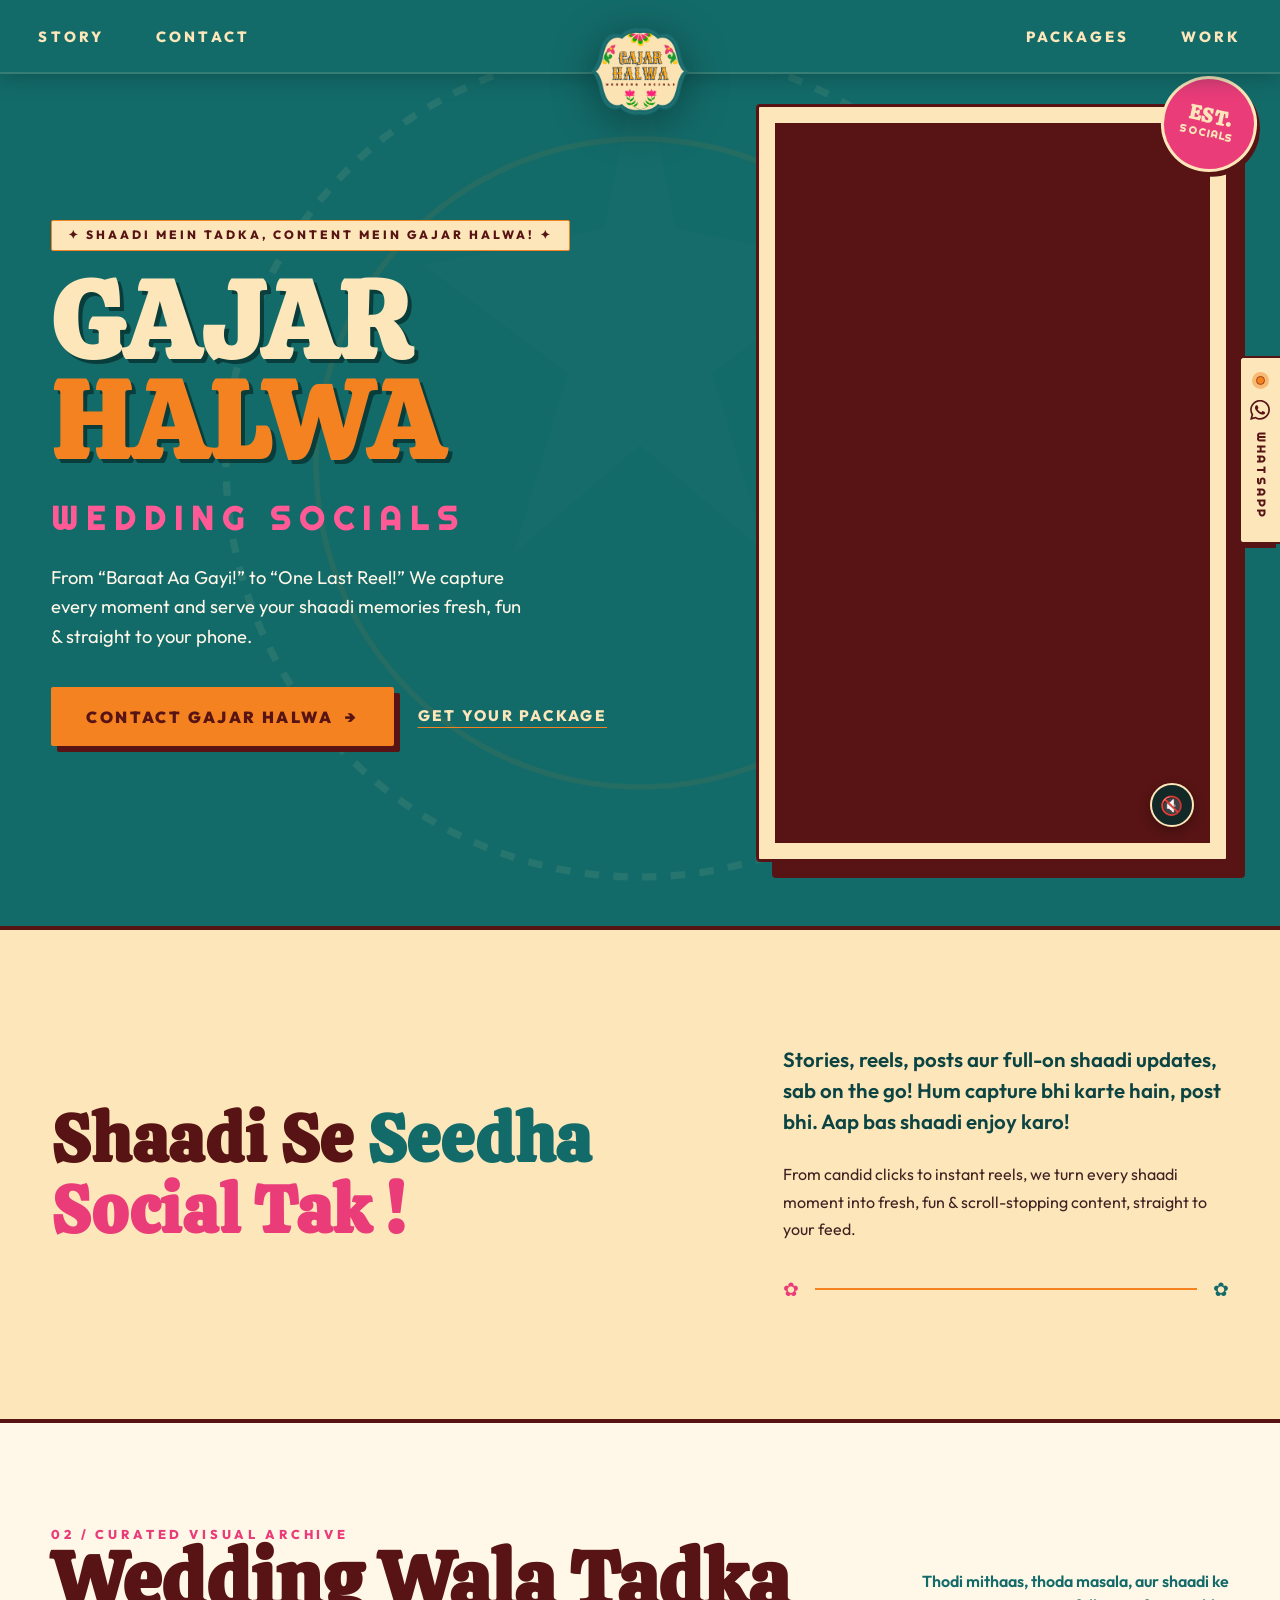
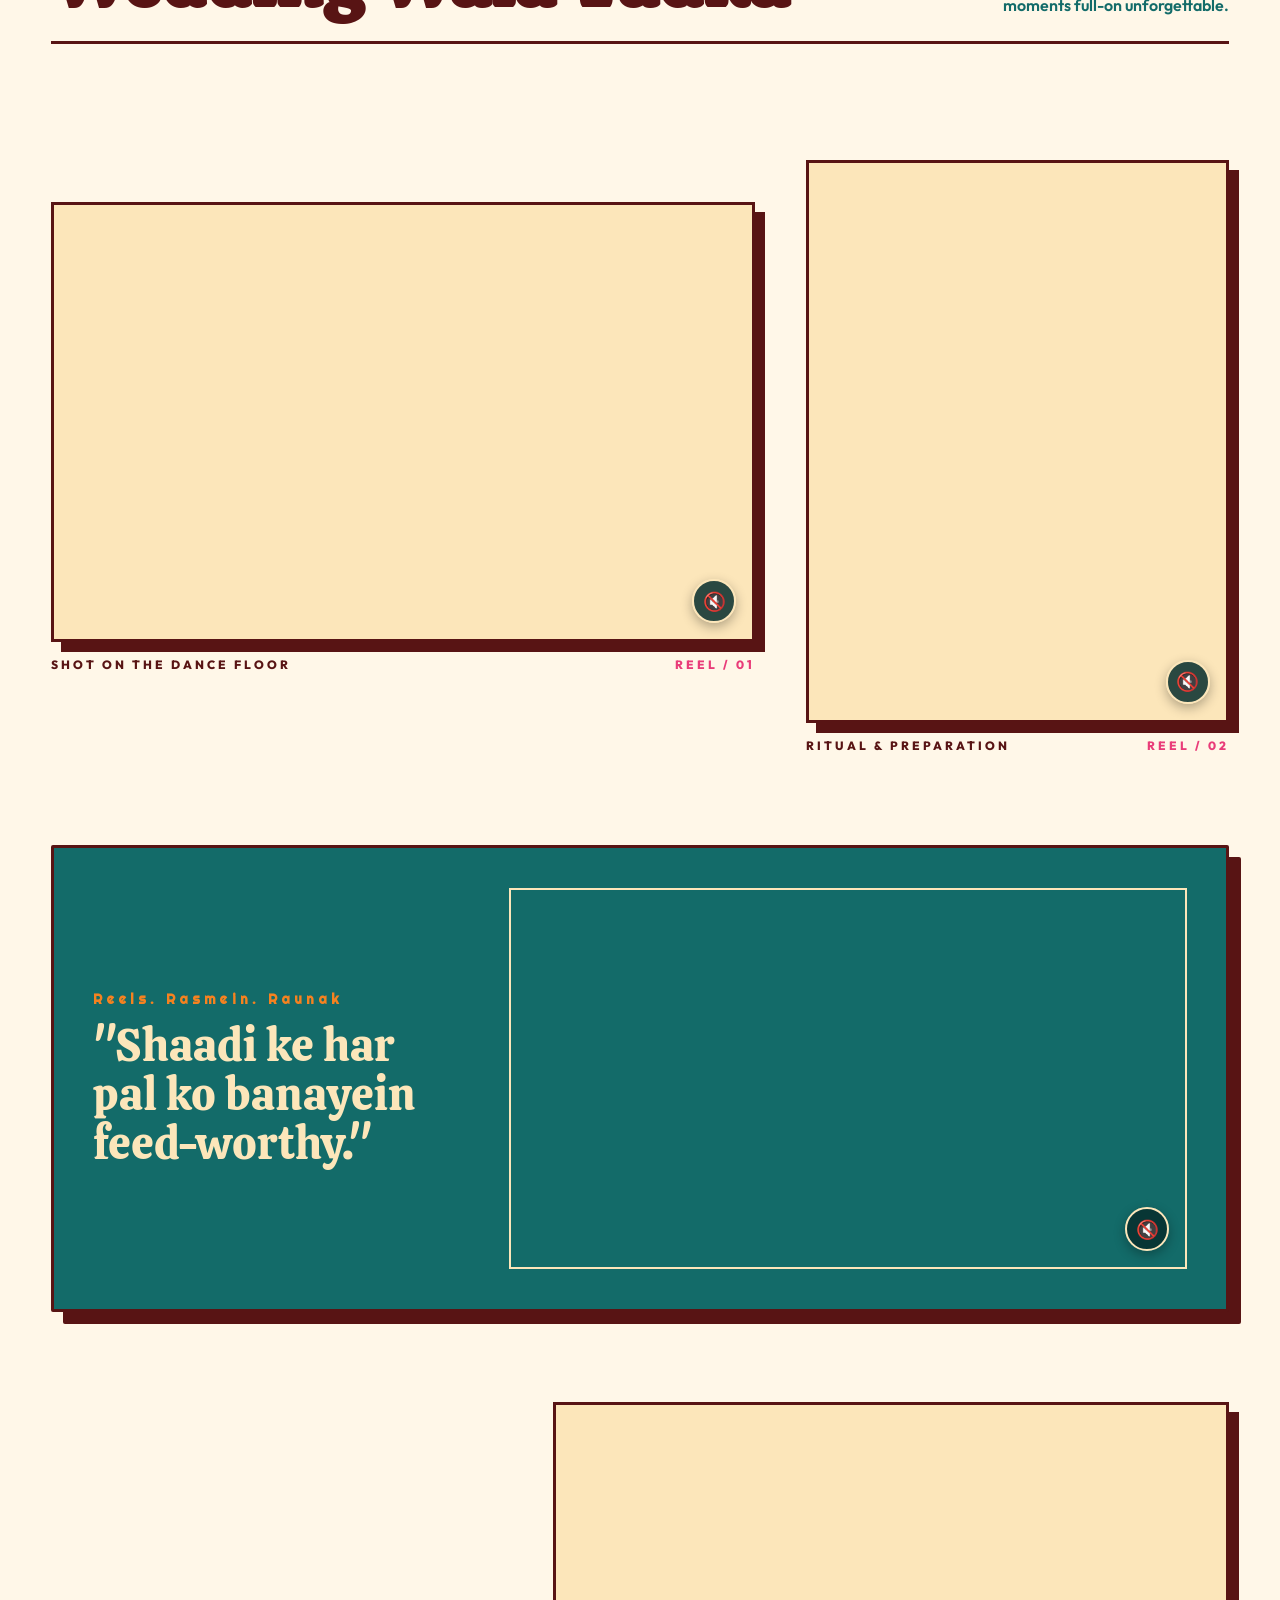
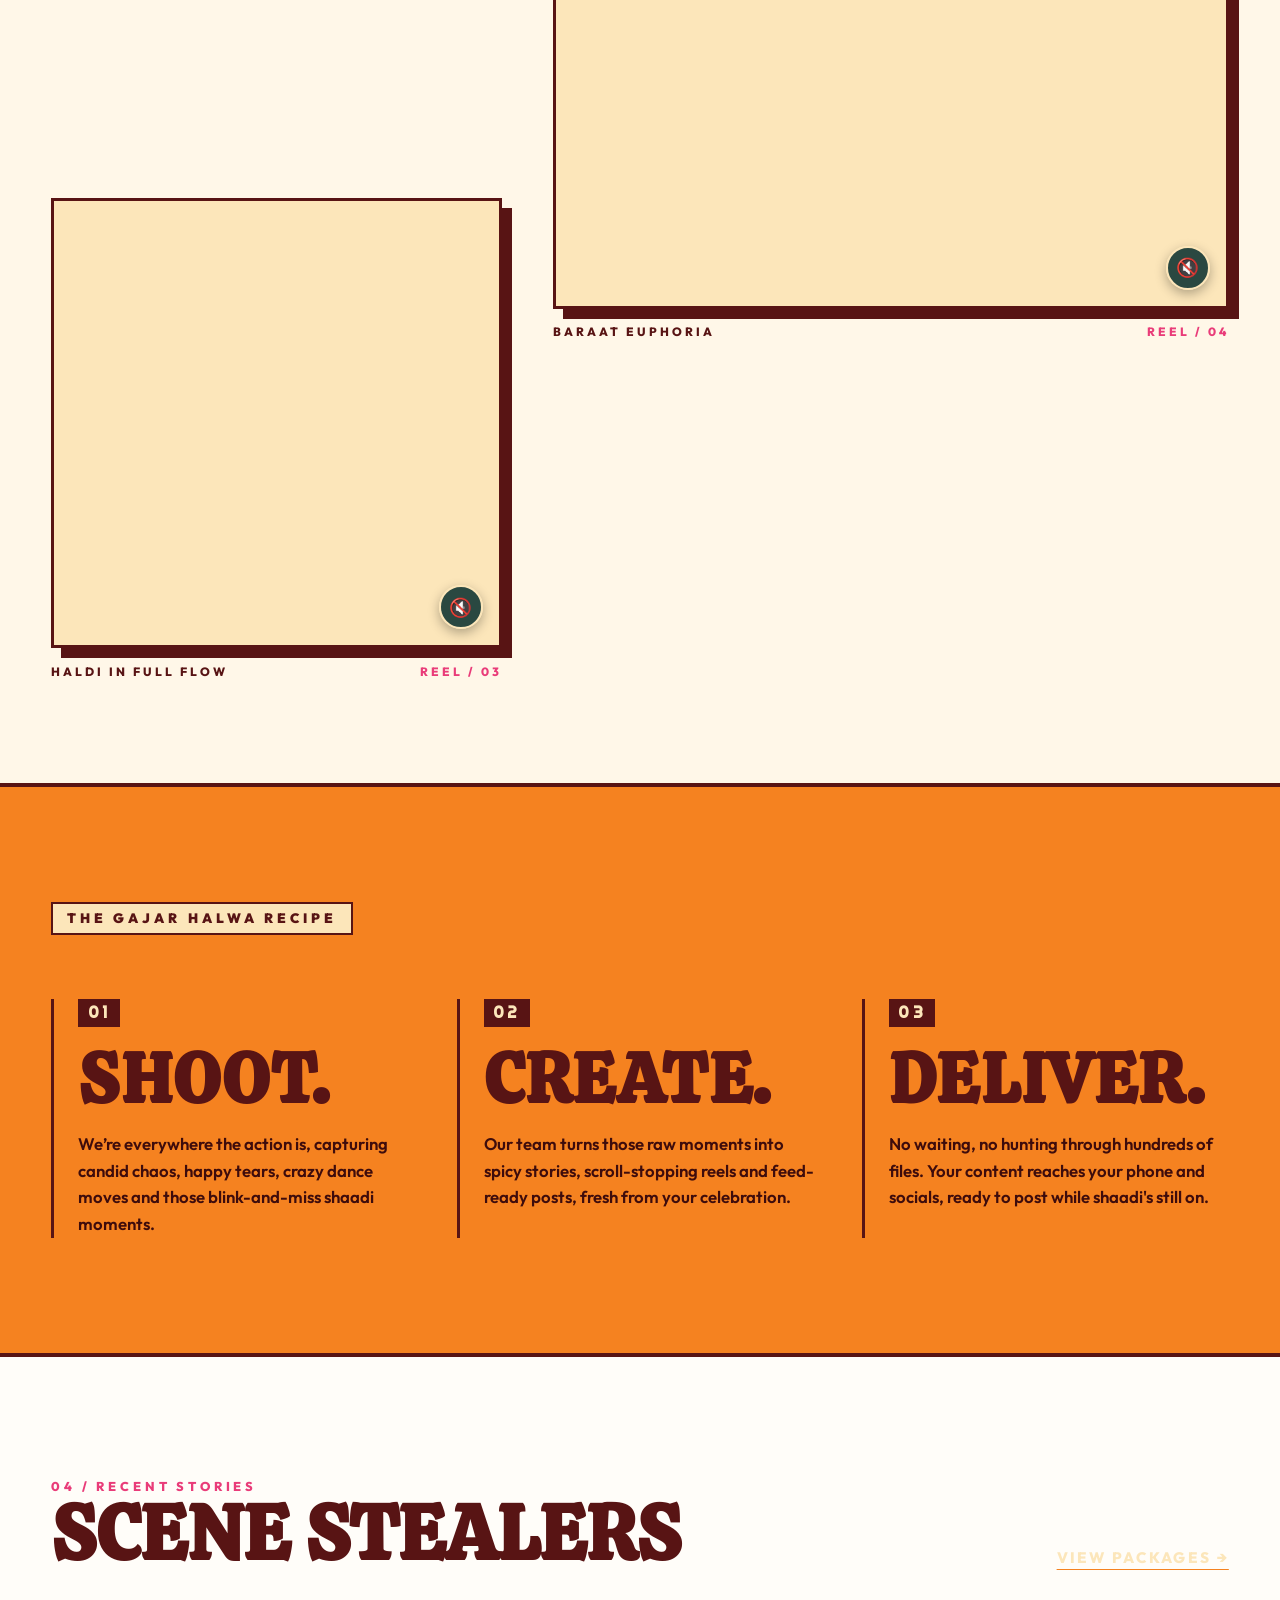
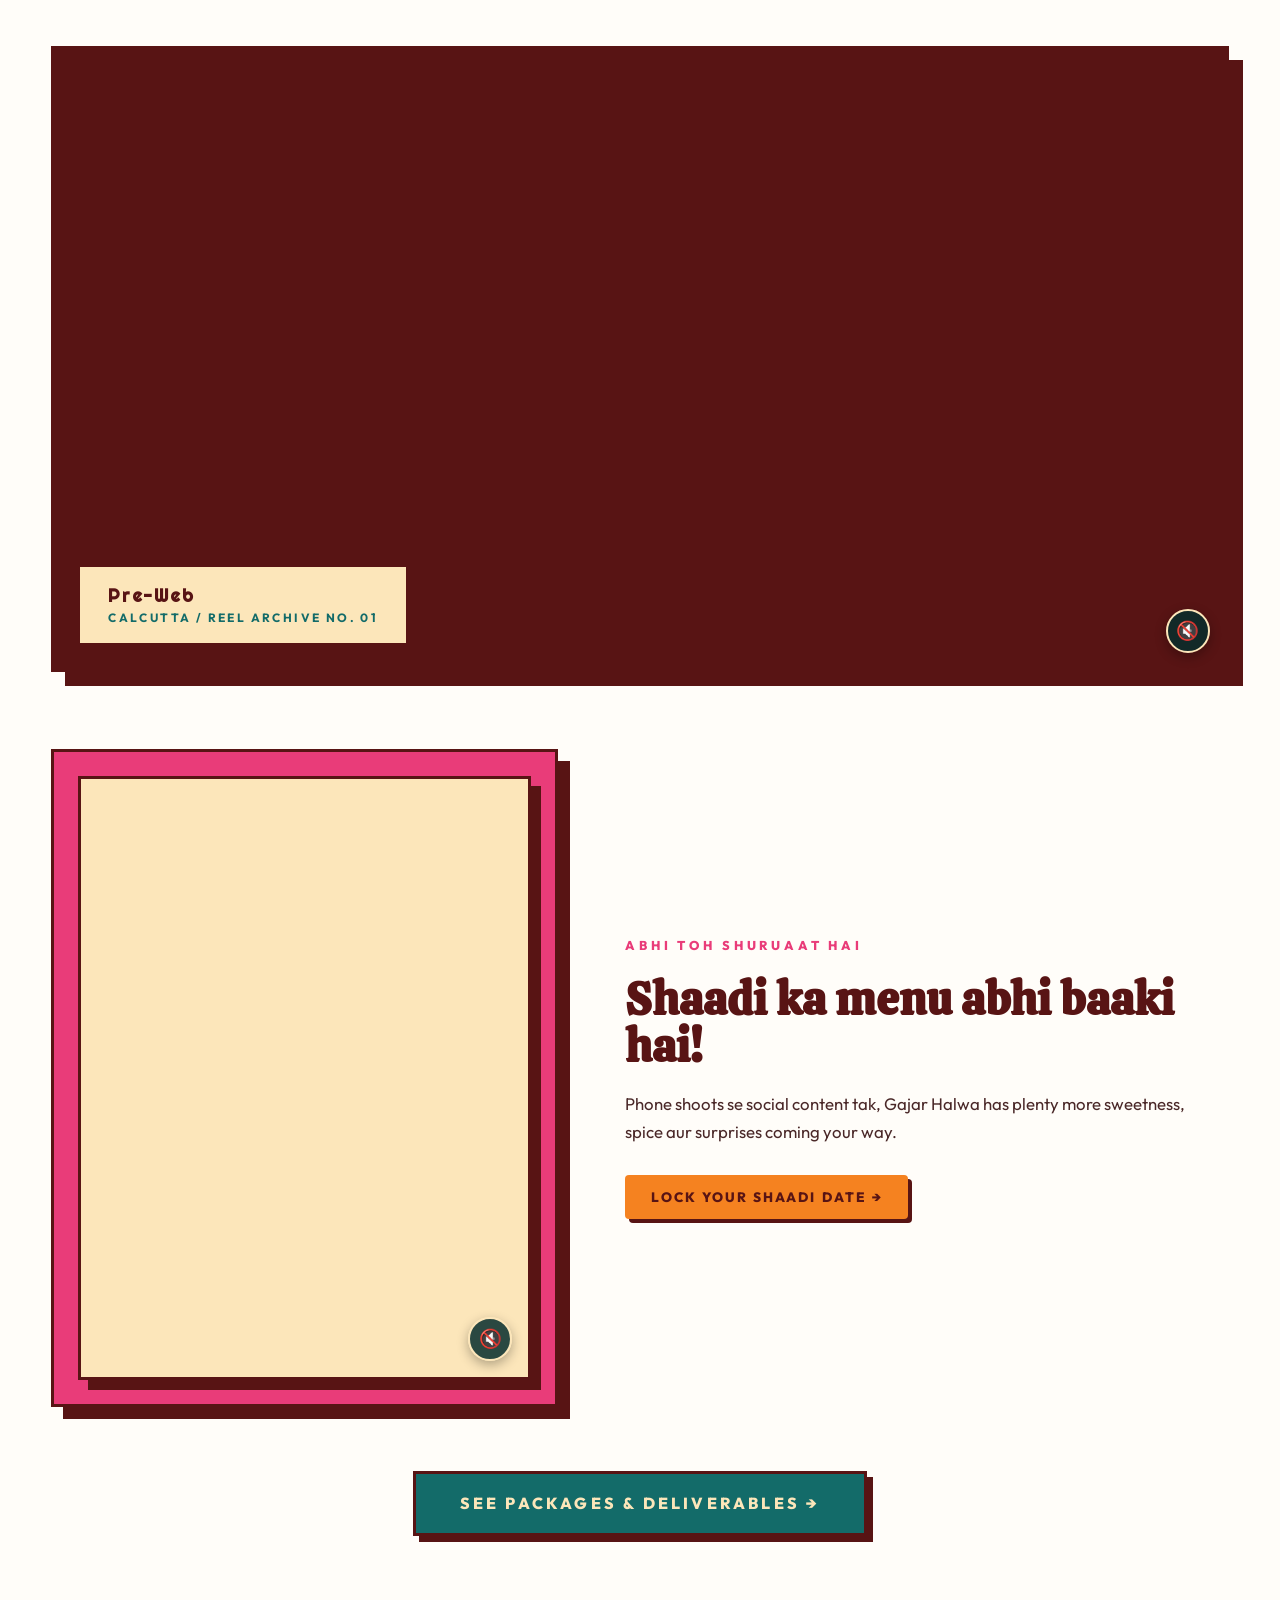
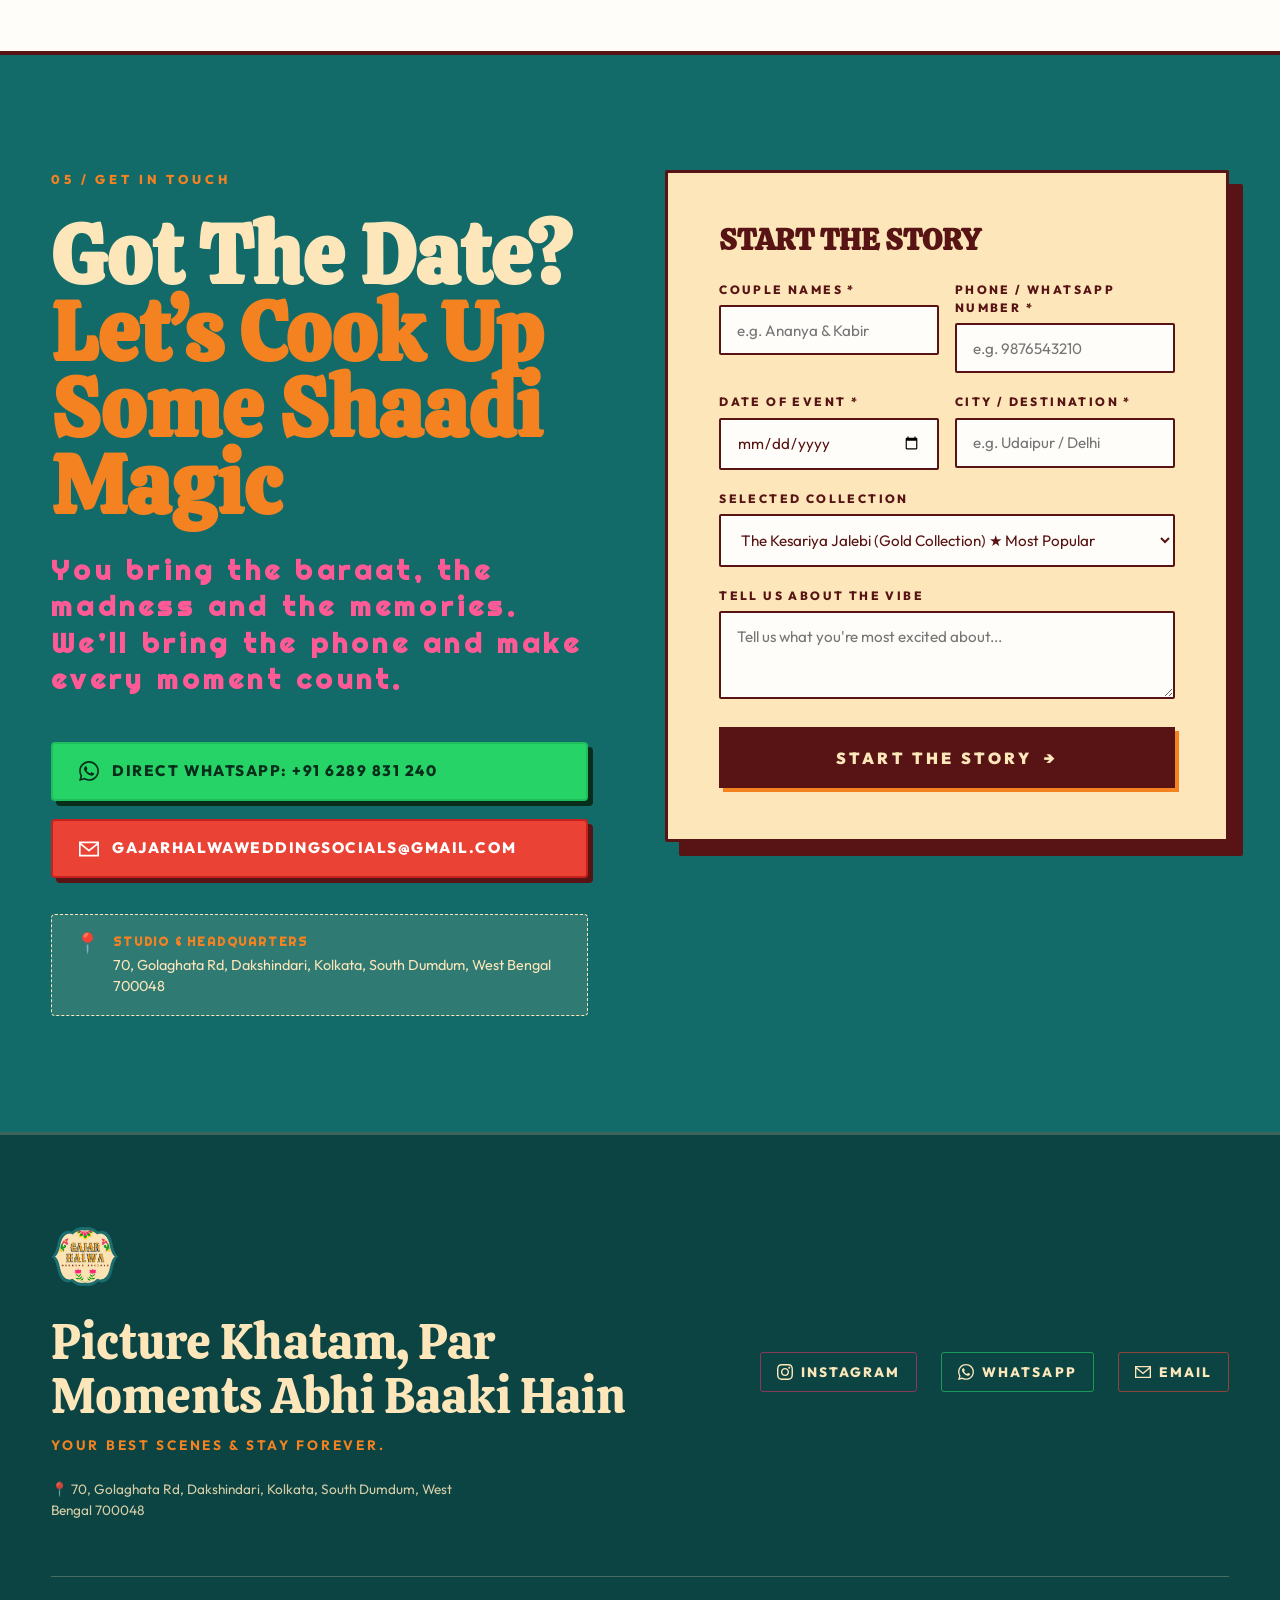
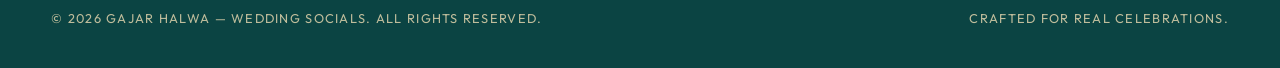
==== commit 1cdba804: "feat: add universal video sound toggles with single-audio auto-mute, cleanup unused media, and updat" ====
--- a/index.html
+++ b/index.html
@@ -200,8 +200,12 @@
             <div class="art-card">
               <div class="art-media-box" style="aspect-ratio: 16/10;">
                 <video class="reel-video-card" autoplay loop muted playsinline>
-                  <source src="assets/videos/reel_sangeet_dance.mp4" type="video/mp4">
+                  <source src="assets/videos/GH 29 5 2026_3 - DOC.mp4" type="video/mp4">
                 </video>
+                <button type="button" class="video-sound-toggle" aria-label="Toggle Video Audio">
+                  <span class="sound-icon sound-muted">🔇</span>
+                  <span class="sound-icon sound-unmuted" style="display: none;">🔊</span>
+                </button>
               </div>
               <div class="art-caption">
                 <span>SHOT ON THE DANCE FLOOR</span>
@@ -214,6 +218,10 @@
                 <video class="reel-video-card" autoplay loop muted playsinline>
                   <source src="assets/videos/reel_pagdi_tying.mp4" type="video/mp4">
                 </video>
+                <button type="button" class="video-sound-toggle" aria-label="Toggle Video Audio">
+                  <span class="sound-icon sound-muted">🔇</span>
+                  <span class="sound-icon sound-unmuted" style="display: none;">🔊</span>
+                </button>
               </div>
               <div class="art-caption">
                 <span>RITUAL & PREPARATION</span>
@@ -232,8 +240,12 @@
             </div>
             <div class="break-visual-frame">
               <video class="reel-video-card" autoplay loop muted playsinline>
-                <source src="assets/videos/reel_mehendi_art.mp4" type="video/mp4">
+                <source src="assets/videos/Dance_Party.mp4" type="video/mp4">
               </video>
+              <button type="button" class="video-sound-toggle" aria-label="Toggle Video Audio">
+                <span class="sound-icon sound-muted">🔇</span>
+                <span class="sound-icon sound-unmuted" style="display: none;">🔊</span>
+              </button>
             </div>
           </div>
 
@@ -242,8 +254,12 @@
             <div class="art-card art-card-square">
               <div class="art-media-box" style="aspect-ratio: 1/1;">
                 <video class="reel-video-card" autoplay loop muted playsinline>
-                  <source src="assets/videos/reel_haldi_ceremony.mp4" type="video/mp4">
+                  <source src="assets/videos/(NIF) Gajar Halwa Final.mp4" type="video/mp4">
                 </video>
+                <button type="button" class="video-sound-toggle" aria-label="Toggle Video Audio">
+                  <span class="sound-icon sound-muted">🔇</span>
+                  <span class="sound-icon sound-unmuted" style="display: none;">🔊</span>
+                </button>
               </div>
               <div class="art-caption">
                 <span>HALDI IN FULL FLOW</span>
@@ -256,6 +272,10 @@
                 <video class="reel-video-card" autoplay loop muted playsinline>
                   <source src="assets/videos/reel_baraat_entry.mp4" type="video/mp4">
                 </video>
+                <button type="button" class="video-sound-toggle" aria-label="Toggle Video Audio">
+                  <span class="sound-icon sound-muted">🔇</span>
+                  <span class="sound-icon sound-unmuted" style="display: none;">🔊</span>
+                </button>
               </div>
               <div class="art-caption">
                 <span>BARAAT EUPHORIA</span>
@@ -314,7 +334,7 @@
         <div class="work-header-row">
           <div>
             <span class="edit-label">04 / RECENT STORIES</span>
-            <h2 class="work-main-title">SELECTED WORK</h2>
+            <h2 class="work-main-title">SCENE STEALERS</h2>
           </div>
           <a href="packages.html" class="hero-packages-link">VIEW PACKAGES →</a>
         </div>
@@ -324,10 +344,14 @@
           <div class="work-piece-cinematic">
             <video class="reel-video-cinematic" autoplay loop muted playsinline
               style="width: 100%; height: 100%; object-fit: cover;">
-              <source src="assets/videos/reel_sangeet_dance.mp4" type="video/mp4">
+              <source src="assets/videos/Gajar Halwa_Horizontal.mp4" type="video/mp4">
             </video>
+            <button type="button" class="video-sound-toggle" aria-label="Toggle Video Audio">
+              <span class="sound-icon sound-muted">🔇</span>
+              <span class="sound-icon sound-unmuted" style="display: none;">🔊</span>
+            </button>
             <div class="work-overlay-banner">
-              <div class="work-overlay-title">SANGEET NIGHT ENERGY</div>
+              <div class="work-overlay-title">Pre-Web</div>
               <div class="work-overlay-sub">CALCUTTA / REEL ARCHIVE NO. 01</div>
             </div>
           </div>
@@ -339,6 +363,10 @@
                 <video class="reel-video-card" autoplay loop muted playsinline>
                   <source src="assets/videos/reel_mehendi_art.mp4" type="video/mp4">
                 </video>
+                <button type="button" class="video-sound-toggle" aria-label="Toggle Video Audio">
+                  <span class="sound-icon sound-muted">🔇</span>
+                  <span class="sound-icon sound-unmuted" style="display: none;">🔊</span>
+                </button>
               </div>
             </div>
 
@@ -422,7 +450,8 @@
                 </div>
                 <div class="form-group">
                   <label for="contact-phone">Phone / WhatsApp Number *</label>
-                  <input type="tel" id="contact-phone" class="form-control" placeholder="e.g. 9876543210" pattern="[0-9]{10}" title="Please enter a valid 10-digit mobile number" required>
+                  <input type="tel" id="contact-phone" class="form-control" placeholder="e.g. 9876543210"
+                    pattern="[0-9]{10}" title="Please enter a valid 10-digit mobile number" required>
                 </div>
               </div>
 
@@ -440,7 +469,8 @@
               <div class="form-group">
                 <label for="preferred-package">Selected Collection</label>
                 <select id="preferred-package" class="form-control">
-                  <option value="The Kesariya Jalebi (Gold Collection)">The Kesariya Jalebi (Gold Collection) ★ Most Popular</option>
+                  <option value="The Kesariya Jalebi (Gold Collection)">The Kesariya Jalebi (Gold Collection) ★ Most
+                    Popular</option>
                   <option value="The Halwa Bite (Silver Collection)">The Halwa Bite (Silver Collection)</option>
                   <option value="The Shahi Tukda (Platinum Collection)">The Shahi Tukda (Platinum Collection)</option>
                   <option value="Bespoke / Custom Requirements">Bespoke / Custom Requirements</option>
--- a/styles/main.css
+++ b/styles/main.css
@@ -1767,42 +1767,62 @@
 .price-locked-tag {
   display: inline-flex;
   align-items: center;
-  gap: 0.35rem;
-  padding: 0.45rem 0.85rem;
-  background: rgba(0, 0, 0, 0.07);
-  border: 1.5px dashed var(--deep-red);
+  gap: 0.45rem;
+  padding: 0.5rem 0.95rem;
+  background: rgba(88, 20, 20, 0.08);
+  border: 2px dashed var(--deep-red);
   border-radius: 2px;
   font-family: var(--font-display-heavy);
+  font-size: 0.84rem;
+  font-weight: 900;
+  letter-spacing: 0.15em;
+  color: var(--deep-red);
+  text-transform: uppercase;
+}
+
+/* High-contrast styling on Platinum / Grand Affair dark background */
+.package-block-grandaffair .price-locked-tag {
+  background: rgba(252, 230, 186, 0.18);
+  border: 2px dashed var(--warm-cream);
+  color: var(--warm-cream);
+}
+
+.btn-unlock-inline {
+  display: inline-flex;
+  align-items: center;
+  gap: 0.4rem;
+  background-color: var(--bright-orange);
+  color: var(--deep-red);
+  font-family: var(--font-body);
   font-size: 0.82rem;
   font-weight: 900;
   letter-spacing: 0.15em;
-  color: var(--deep-red);
   text-transform: uppercase;
-}
-
-.btn-unlock-inline {
-  display: inline-flex;
-  align-items: center;
-  gap: 0.4rem;
-  background-color: var(--bright-orange);
-  color: var(--deep-red);
-  font-family: var(--font-body);
-  font-size: 0.8rem;
-  font-weight: 900;
-  letter-spacing: 0.15em;
-  text-transform: uppercase;
-  padding: 0.5rem 1rem;
+  padding: 0.52rem 1.1rem;
   border: 2px solid var(--deep-red);
   box-shadow: 3px 3px 0px var(--deep-red);
   cursor: pointer;
   transition: var(--transition-fast);
 }
 
+.package-block-grandaffair .btn-unlock-inline {
+  background-color: var(--bright-orange);
+  color: var(--deep-red);
+  border-color: var(--warm-cream);
+  box-shadow: 3px 3px 0px var(--warm-cream);
+}
+
 .btn-unlock-inline:hover {
   background-color: var(--hot-pink);
   color: var(--warm-cream);
   transform: translate(-2px, -2px);
   box-shadow: 5px 5px 0px var(--deep-red);
+}
+
+.package-block-grandaffair .btn-unlock-inline:hover {
+  background-color: var(--warm-cream);
+  color: var(--deep-red);
+  box-shadow: 5px 5px 0px var(--bright-orange);
 }
 
 /* Price Revealed View */
@@ -1910,6 +1930,7 @@
 }
 
 .package-visual-box {
+  position: relative;
   overflow: hidden;
   border: 3px solid var(--deep-red);
   box-shadow: 12px 12px 0px var(--deep-red);
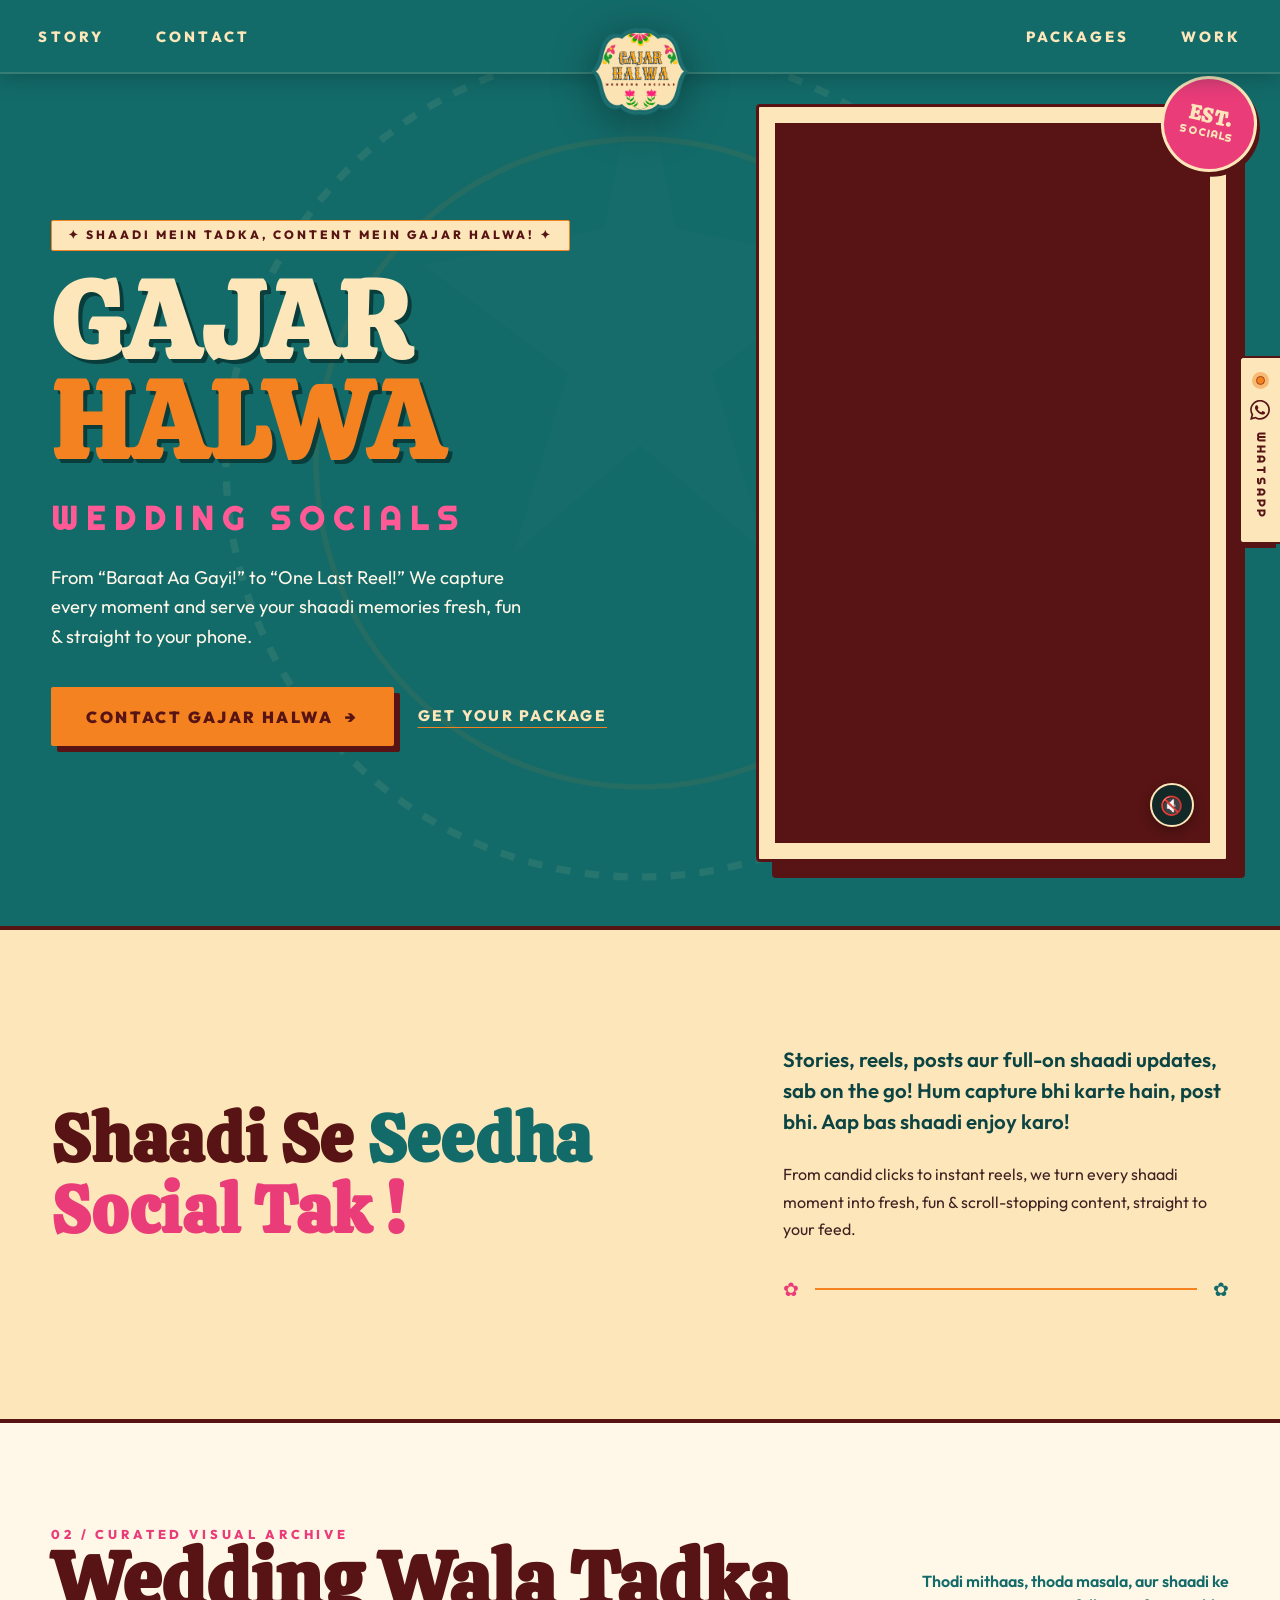
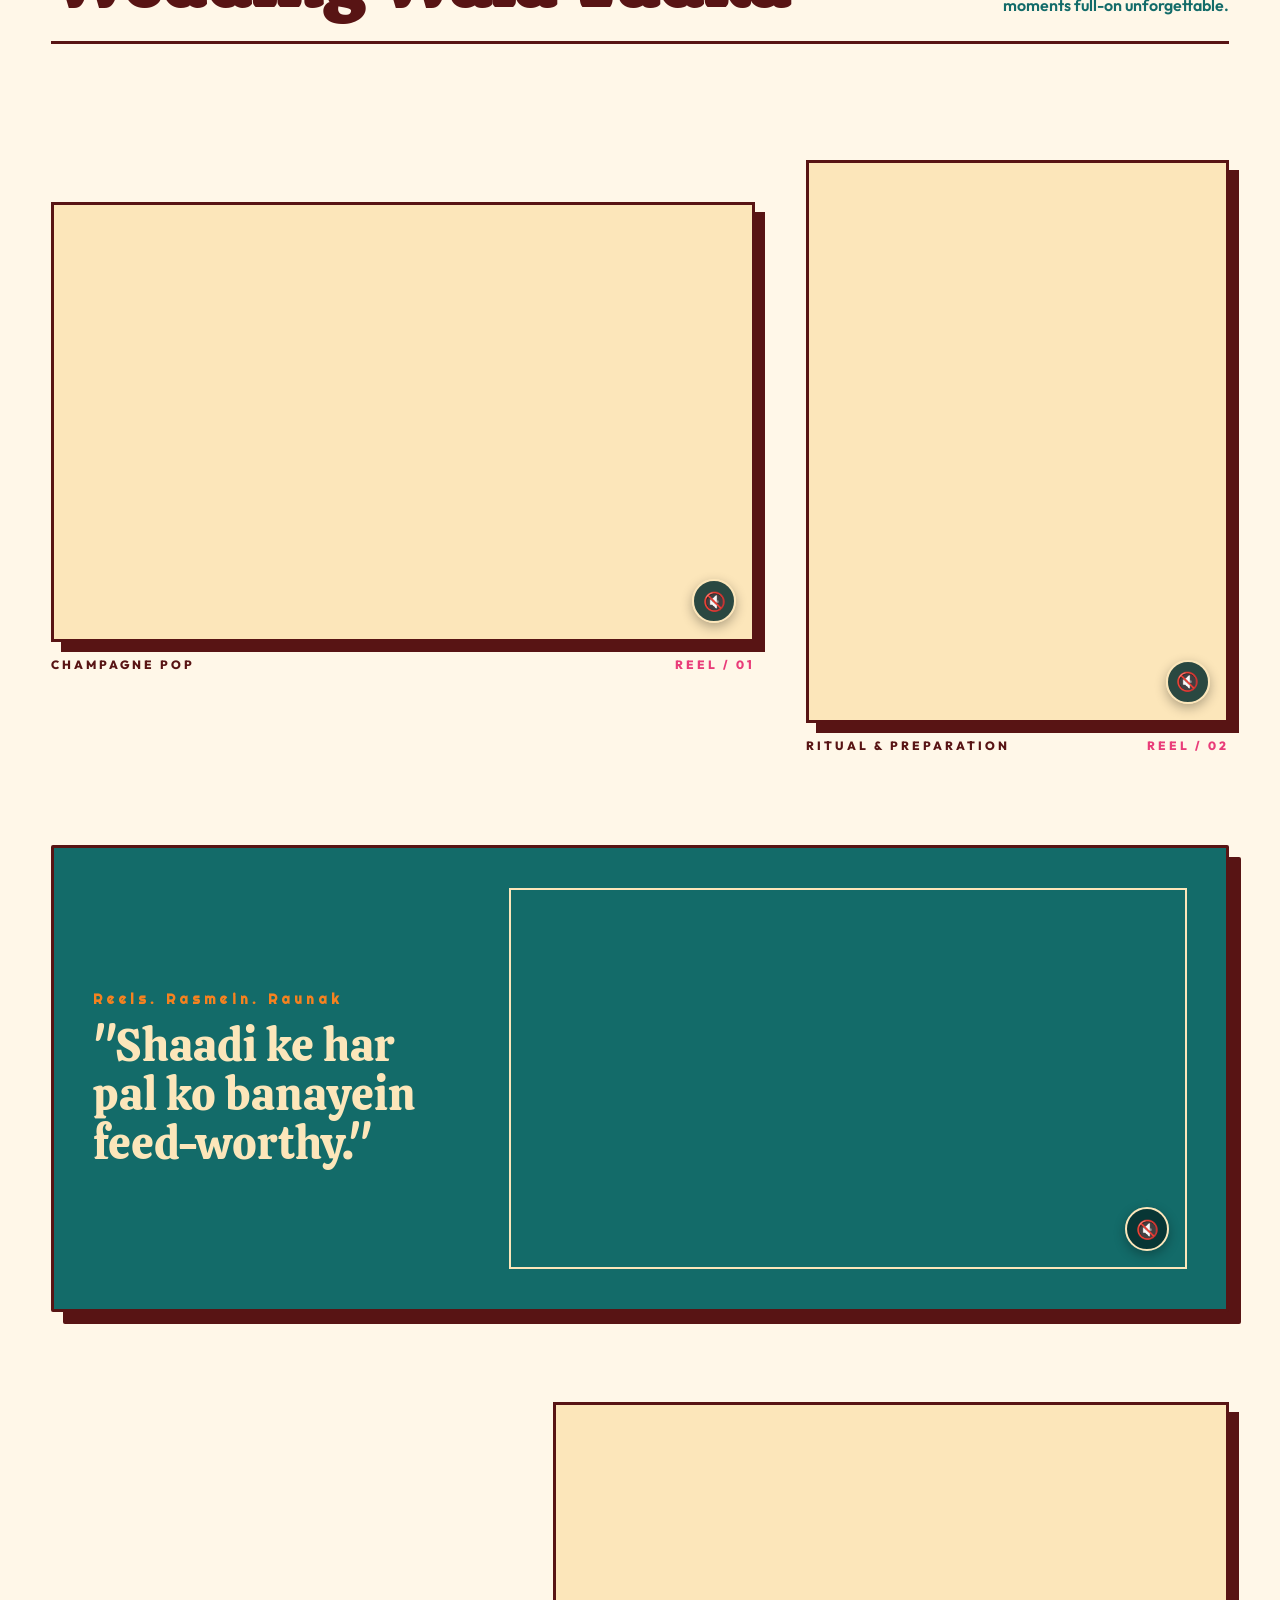
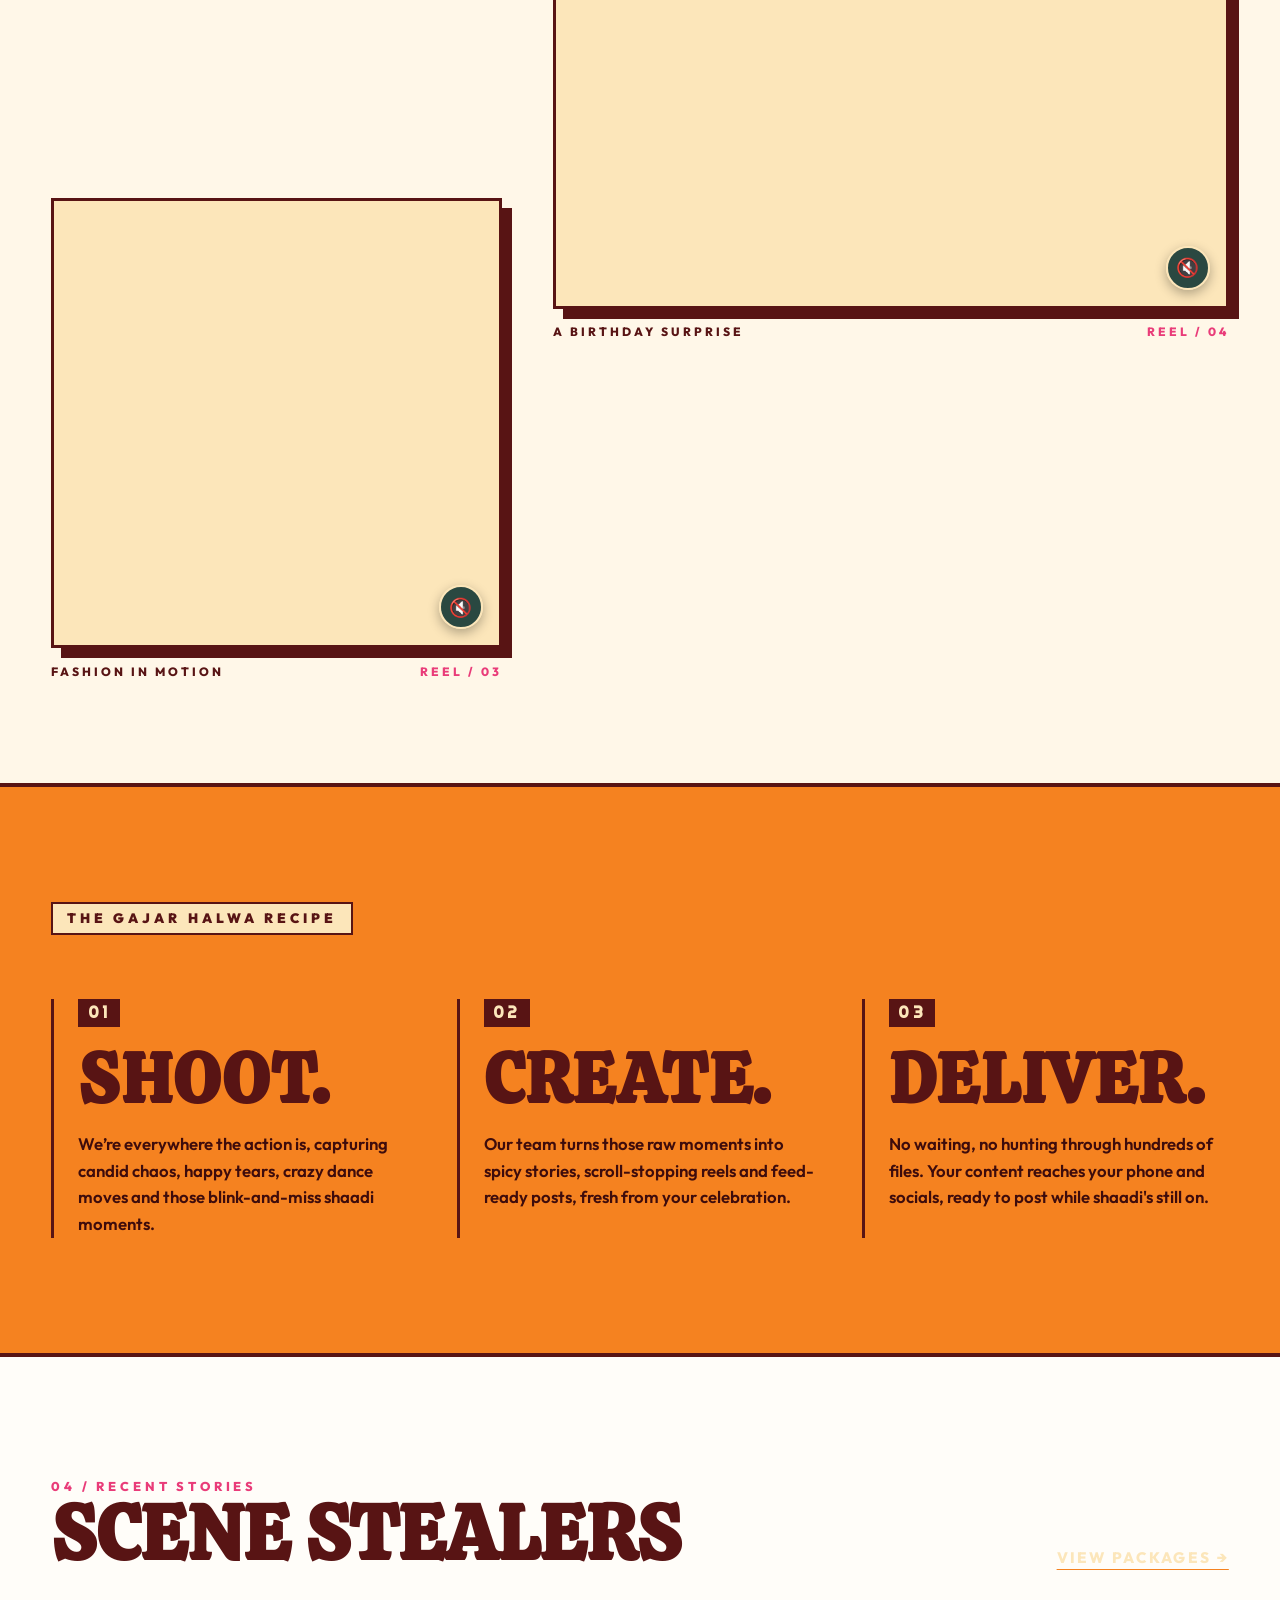
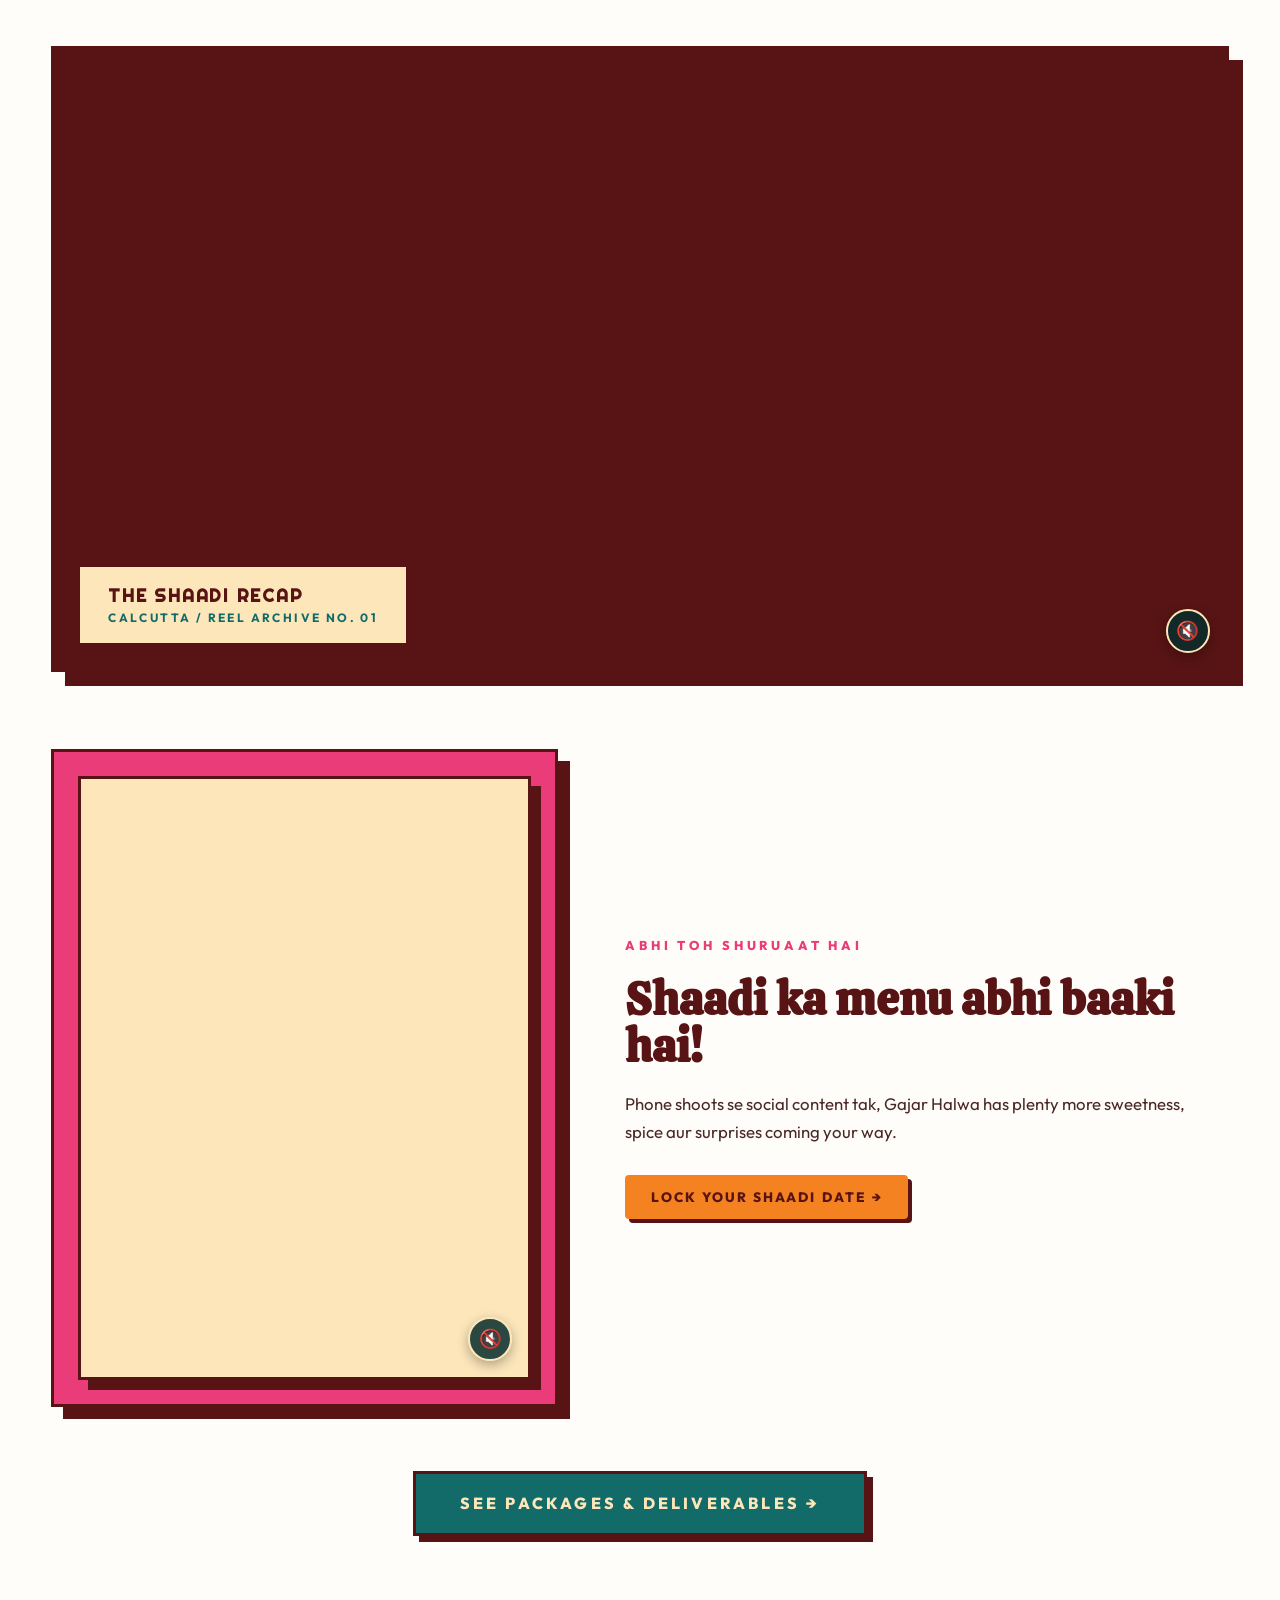
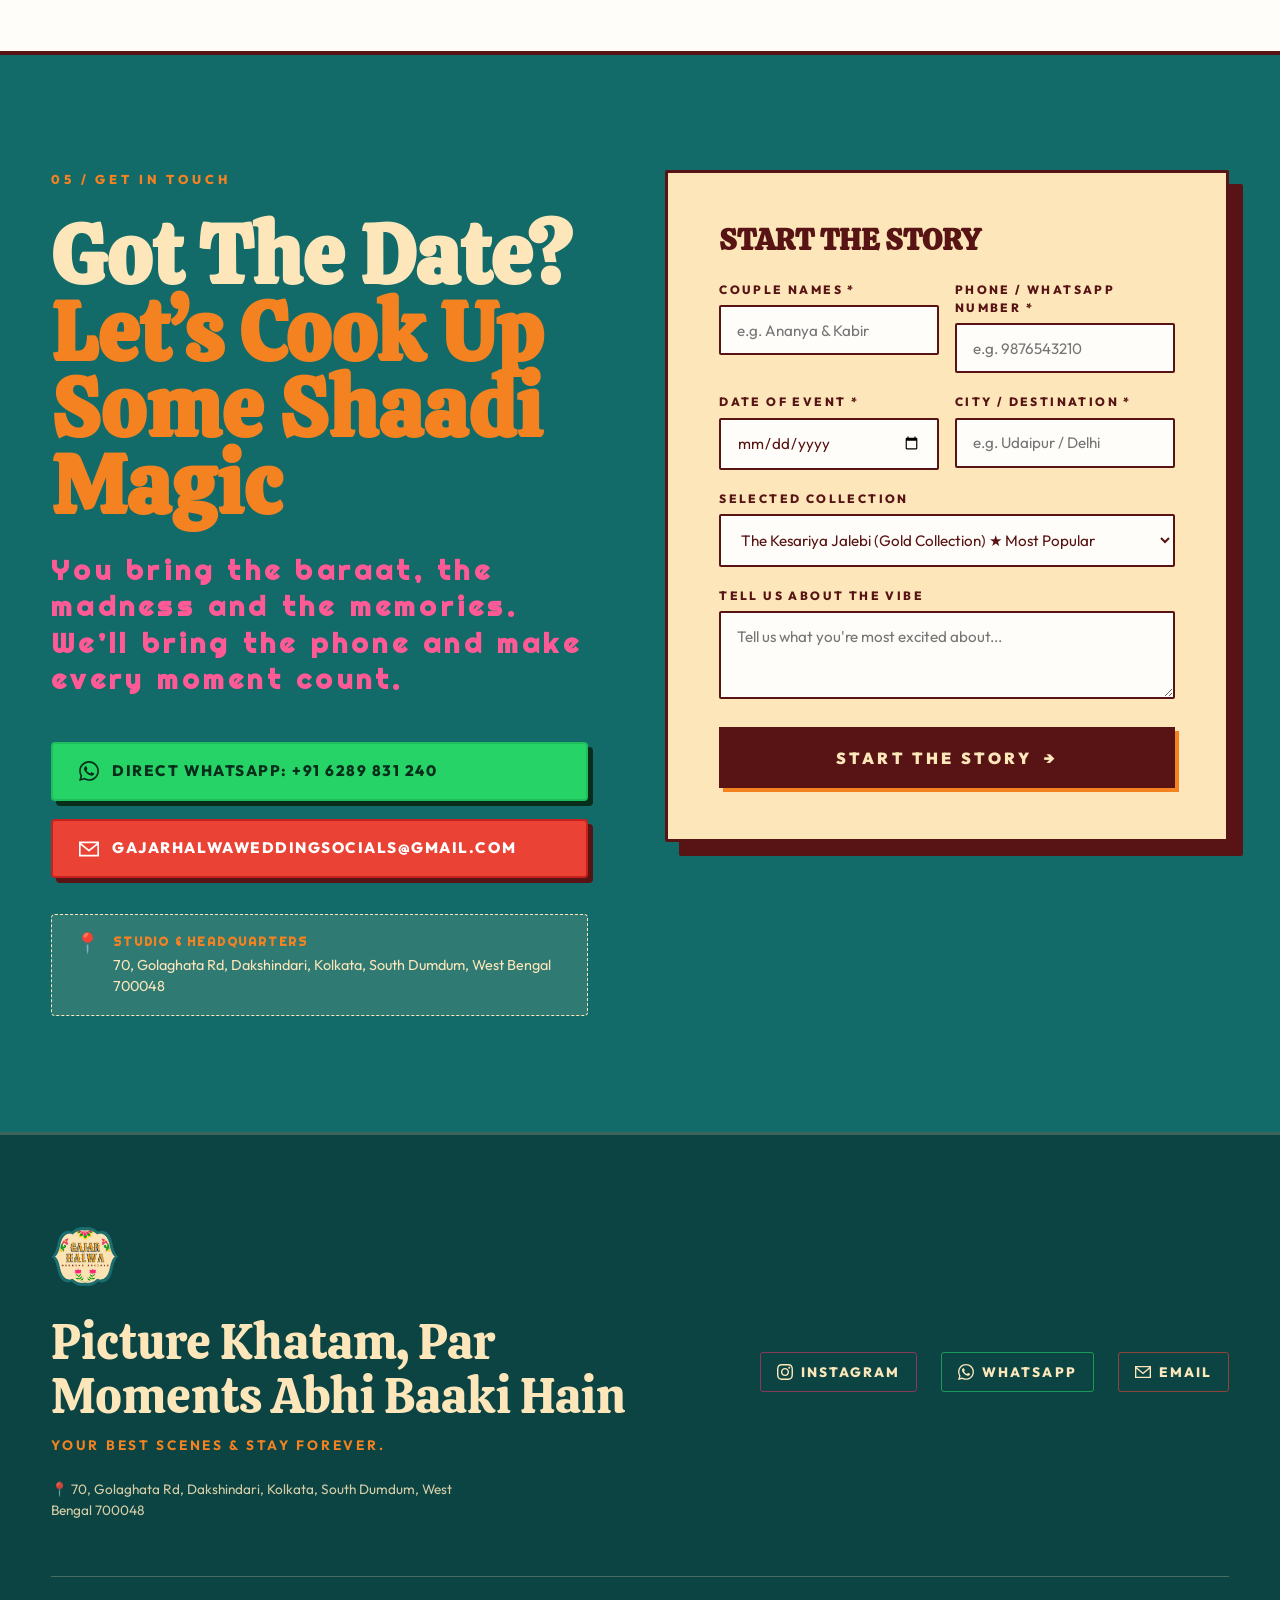
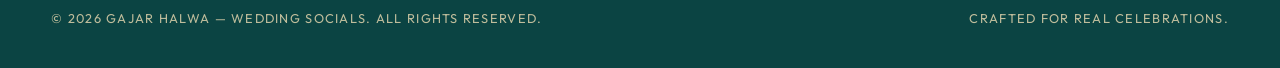
==== commit f66628b9: "cleanup: remove unused reel_sangeet_dance.mp4 video file and update index.html captions" ====
--- a/index.html
+++ b/index.html
@@ -208,7 +208,7 @@
                 </button>
               </div>
               <div class="art-caption">
-                <span>SHOT ON THE DANCE FLOOR</span>
+                <span>CHAMPAGNE POP</span>
                 <span class="caption-tag">REEL / 01</span>
               </div>
             </div>
@@ -262,7 +262,7 @@
                 </button>
               </div>
               <div class="art-caption">
-                <span>HALDI IN FULL FLOW</span>
+                <span>FASHION IN MOTION</span>
                 <span class="caption-tag">REEL / 03</span>
               </div>
             </div>
@@ -278,7 +278,7 @@
                 </button>
               </div>
               <div class="art-caption">
-                <span>BARAAT EUPHORIA</span>
+                <span>A BIRTHDAY SURPRISE</span>
                 <span class="caption-tag">REEL / 04</span>
               </div>
             </div>
@@ -351,7 +351,7 @@
               <span class="sound-icon sound-unmuted" style="display: none;">🔊</span>
             </button>
             <div class="work-overlay-banner">
-              <div class="work-overlay-title">Pre-Web</div>
+              <div class="work-overlay-title">THE SHAADI RECAP</div>
               <div class="work-overlay-sub">CALCUTTA / REEL ARCHIVE NO. 01</div>
             </div>
           </div>
--- a/styles/main.css
+++ b/styles/main.css
@@ -1742,6 +1742,7 @@
     opacity: 0;
     transform: translateY(-12px);
   }
+
   to {
     opacity: 1;
     transform: translateY(0);
@@ -1847,8 +1848,15 @@
 }
 
 @keyframes price-fade-in {
-  from { opacity: 0; transform: scale(0.95); }
-  to { opacity: 1; transform: scale(1); }
+  from {
+    opacity: 0;
+    transform: scale(0.95);
+  }
+
+  to {
+    opacity: 1;
+    transform: scale(1);
+  }
 }
 
 .package-price-tag {
@@ -1935,6 +1943,9 @@
   border: 3px solid var(--deep-red);
   box-shadow: 12px 12px 0px var(--deep-red);
   background-color: var(--deep-red);
+  aspect-ratio: 9 / 16;
+  max-width: 380px;
+  margin: 0 auto;
 }
 
 .package-block-grandaffair .package-visual-box {
@@ -1948,7 +1959,7 @@
   height: 100%;
   object-fit: cover;
   display: block;
-  aspect-ratio: 4 / 3.8;
+  aspect-ratio: 9 / 16;
 }
 
 /* Information & Policy Sections on Packages Page */
@@ -2037,6 +2048,7 @@
 
 /* --- 1. Large Tablet / Laptop Boundary (max-width: 1200px) --- */
 @media (max-width: 1200px) {
+
   /* NAV */
   .nav-center-logo img {
     height: 150px;
@@ -2046,6 +2058,7 @@
   .hero-grid {
     gap: 2.5rem;
   }
+
   .hero-title {
     font-size: clamp(3.2rem, 7.5vw, 6rem);
   }
@@ -2058,18 +2071,21 @@
   .site-nav {
     padding: 0.6rem 0;
   }
+
   .nav-inner-split {
     display: flex;
     justify-content: space-between;
     align-items: center;
     position: relative;
   }
+
   .nav-split-left,
   .nav-split-right,
   .nav-links,
   .nav-cta {
     display: none;
   }
+
   .nav-center-logo {
     position: absolute;
     left: 50%;
@@ -2077,9 +2093,11 @@
     transform: translate(-50%, calc(-50% + 12px));
     margin-bottom: 0;
   }
+
   .nav-center-logo img {
     height: 125px;
   }
+
   .mobile-menu-btn {
     display: flex !important;
     width: 38px !important;
@@ -2109,21 +2127,25 @@
     padding-bottom: 4rem;
     min-height: auto;
   }
+
   .hero-grid {
     grid-template-columns: 1fr;
     gap: 3rem;
     padding-top: 1rem;
   }
+
   /* Video frame: constrained portrait reel on tablet */
   .hero-visual-wrapper {
     max-width: 460px;
     margin: 0 auto;
     width: 100%;
   }
+
   .hero-image-frame {
     aspect-ratio: 9 / 16;
     max-height: 70vh;
   }
+
   .hero-video-player {
     width: 100%;
     height: 100%;
@@ -2142,22 +2164,27 @@
     align-items: flex-start;
     gap: 1rem;
   }
+
   .edit-subtext {
     text-align: left;
   }
+
   .art-row-one {
     grid-template-columns: 1fr;
     gap: 2.5rem;
   }
+
   .art-row-two-break {
     grid-template-columns: 1fr;
     gap: 2rem;
     padding: 2rem;
   }
+
   .art-row-three {
     grid-template-columns: 1fr;
     gap: 2.5rem;
   }
+
   /* Ensure videos in art wall fill correctly */
   .art-media-box video,
   .art-media-box iframe {
@@ -2171,6 +2198,7 @@
     grid-template-columns: 1fr;
     gap: 2.5rem;
   }
+
   .wwd-pillar {
     border-left: 4px solid var(--deep-red);
     padding-left: 1.25rem;
@@ -2182,10 +2210,12 @@
     align-items: flex-start;
     gap: 1rem;
   }
+
   .work-asymmetric-pair {
     grid-template-columns: 1fr;
     gap: 2.5rem;
   }
+
   .work-piece-cinematic {
     aspect-ratio: 16 / 9;
   }
@@ -2202,15 +2232,18 @@
     grid-template-columns: 1fr;
     gap: 3rem;
   }
+
   .package-visual-composition {
     order: -1;
     max-width: 560px;
     margin: 0 auto;
     width: 100%;
   }
+
   .package-visual-box {
-    aspect-ratio: 4 / 3;
-  }
+    aspect-ratio: 9 / 16;
+  }
+
   .package-visual-box video {
     width: 100%;
     height: 100%;
@@ -2223,6 +2256,7 @@
     grid-template-columns: 1fr;
     gap: 2.5rem;
   }
+
   .footer-links-group {
     align-items: flex-start;
   }
@@ -2231,7 +2265,9 @@
 /* --- 3. Tablets Portrait & Large Mobiles (max-width: 768px) --- */
 @media (max-width: 768px) {
 
-  html { font-size: 15px; }
+  html {
+    font-size: 15px;
+  }
 
   .container,
   .container-wide {
@@ -2239,12 +2275,18 @@
   }
 
   /* ── NAV ── */
-  .site-nav { padding: 0.5rem 0; }
+  .site-nav {
+    padding: 0.5rem 0;
+  }
+
   .nav-center-logo {
     top: 100%;
     transform: translate(-50%, calc(-50% + 10px));
   }
-  .nav-center-logo img { height: 108px; }
+
+  .nav-center-logo img {
+    height: 108px;
+  }
 
   /* ── HERO ── */
   .hero-section {
@@ -2252,36 +2294,44 @@
     padding-bottom: 3rem;
     min-height: auto;
   }
+
   .hero-title {
     font-size: clamp(2.8rem, 10vw, 4rem);
     line-height: 0.95;
   }
+
   .hero-subtitle {
     font-size: clamp(1.1rem, 3.5vw, 1.5rem);
     letter-spacing: 0.18em;
   }
+
   .hero-tagline {
     font-size: 1rem;
     max-width: 100%;
   }
+
   .hero-visual-wrapper {
     max-width: 360px;
   }
+
   .hero-image-frame {
     aspect-ratio: 9 / 16;
     max-height: 68vh;
     min-height: unset;
   }
+
   .hero-video-player {
     width: 100%;
     height: 100%;
     object-fit: cover;
     display: block;
   }
+
   .hero-scallop-card {
     padding: 0.65rem;
     box-shadow: 8px 8px 0px var(--deep-red);
   }
+
   .hero-floating-badge {
     top: -1rem;
     right: -0.65rem;
@@ -2289,23 +2339,37 @@
     height: 72px;
     font-size: 0.55rem;
   }
-  .hero-floating-badge span { font-size: 1rem; }
+
+  .hero-floating-badge span {
+    font-size: 1rem;
+  }
 
   /* ── STATEMENT ── */
   .statement-section {
     padding: 3.5rem 0;
   }
+
   .statement-headline {
     font-size: clamp(2rem, 7vw, 3rem);
   }
 
   /* ── ART WALL / WEDDING EDIT ── */
-  .wedding-edit-section { padding: 3.5rem 0; }
-  .edit-title { font-size: clamp(2.2rem, 8vw, 3.2rem); }
-  .art-wall-container { gap: 2.5rem; }
+  .wedding-edit-section {
+    padding: 3.5rem 0;
+  }
+
+  .edit-title {
+    font-size: clamp(2.2rem, 8vw, 3.2rem);
+  }
+
+  .art-wall-container {
+    gap: 2.5rem;
+  }
+
   .art-media-box {
     box-shadow: 6px 6px 0px var(--deep-red);
   }
+
   /* Art wall video fills */
   .art-media-box video,
   .art-media-box iframe {
@@ -2316,16 +2380,25 @@
     object-fit: cover;
     display: block;
   }
-  .art-card-square { aspect-ratio: 1 / 1; }
-  .art-card-vertical { aspect-ratio: 4 / 5; }
+
+  .art-card-square {
+    aspect-ratio: 1 / 1;
+  }
+
+  .art-card-vertical {
+    aspect-ratio: 4 / 5;
+  }
+
   /* Editorial break: stack to single column */
   .art-row-two-break {
     padding: 1.5rem;
     box-shadow: 8px 8px 0px var(--deep-red);
   }
+
   .break-visual-frame {
     aspect-ratio: 16 / 9;
   }
+
   .break-visual-frame video {
     width: 100%;
     height: 100%;
@@ -2334,22 +2407,35 @@
   }
 
   /* ── WHAT WE DO ── */
-  .what-we-do-section { padding: 3.5rem 0; }
-  .wwd-pillar-title { font-size: clamp(2.5rem, 9vw, 4rem); }
+  .what-we-do-section {
+    padding: 3.5rem 0;
+  }
+
+  .wwd-pillar-title {
+    font-size: clamp(2.5rem, 9vw, 4rem);
+  }
 
   /* ── SELECTED WORK ── */
-  .selected-work-section { padding: 3.5rem 0; }
-  .work-main-title { font-size: clamp(2.2rem, 8vw, 3.5rem); }
+  .selected-work-section {
+    padding: 3.5rem 0;
+  }
+
+  .work-main-title {
+    font-size: clamp(2.2rem, 8vw, 3.5rem);
+  }
+
   .work-piece-cinematic {
     aspect-ratio: 16 / 9;
     box-shadow: 8px 8px 0px var(--deep-red);
   }
+
   .work-piece-cinematic video {
     width: 100%;
     height: 100%;
     object-fit: cover;
     display: block;
   }
+
   .work-overlay-banner {
     position: relative;
     bottom: auto;
@@ -2357,14 +2443,24 @@
     margin-top: 1rem;
     box-shadow: 3px 3px 0px var(--deep-red);
   }
+
   .work-piece-pink-accent .art-media-box {
     aspect-ratio: 4 / 3;
   }
 
   /* ── CONTACT ── */
-  .contact-section { padding: 3.5rem 0; }
-  .contact-headline { font-size: clamp(2.2rem, 8vw, 3.5rem); }
-  .contact-subheading { font-size: 1.1rem; }
+  .contact-section {
+    padding: 3.5rem 0;
+  }
+
+  .contact-headline {
+    font-size: clamp(2.2rem, 8vw, 3.5rem);
+  }
+
+  .contact-subheading {
+    font-size: 1.1rem;
+  }
+
   .contact-form-box {
     padding: 1.75rem 1.25rem;
     box-shadow: 8px 8px 0px var(--deep-red);
@@ -2372,10 +2468,12 @@
     max-width: 100%;
     box-sizing: border-box;
   }
+
   .form-row-dual {
     grid-template-columns: 1fr;
     gap: 1.25rem;
   }
+
   .channel-btn {
     width: 100%;
     justify-content: center;
@@ -2384,6 +2482,7 @@
     word-break: break-word;
     text-align: center;
   }
+
   .contact-location-badge {
     padding: 1rem;
     width: 100%;
@@ -2392,17 +2491,22 @@
 
   /* ── PACKAGES ── */
   .packages-hero-section,
-  .package-editorial-block { padding: 3.5rem 0; }
+  .package-editorial-block {
+    padding: 3.5rem 0;
+  }
+
   .package-visual-box {
-    aspect-ratio: 4 / 3;
+    aspect-ratio: 9 / 16;
     box-shadow: 8px 8px 0px var(--deep-red);
   }
+
   .package-visual-box video {
     width: 100%;
     height: 100%;
     object-fit: cover;
     display: block;
   }
+
   .package-block-grandaffair .package-visual-box {
     box-shadow: 8px 8px 0px var(--bright-orange);
   }
@@ -2425,7 +2529,9 @@
 /* --- 4. Standard Smartphones (max-width: 480px) --- */
 @media (max-width: 480px) {
 
-  html { font-size: 14px; }
+  html {
+    font-size: 14px;
+  }
 
   .container,
   .container-wide {
@@ -2433,33 +2539,49 @@
   }
 
   /* ── NAV ── */
-  .site-nav { padding: 0.4rem 0; }
+  .site-nav {
+    padding: 0.4rem 0;
+  }
+
   .nav-center-logo {
     top: 100%;
     transform: translate(-50%, calc(-50% + 8px));
   }
-  .nav-center-logo img { height: 90px; }
+
+  .nav-center-logo img {
+    height: 90px;
+  }
 
   /* ── HERO ── */
   .hero-section {
     padding-top: 6rem;
     padding-bottom: 2.5rem;
   }
-  .hero-grid { gap: 2rem; }
+
+  .hero-grid {
+    gap: 2rem;
+  }
+
   .hero-title {
     font-size: clamp(2.6rem, 12vw, 3.5rem);
     line-height: 0.93;
   }
+
   .hero-subtitle {
     font-size: 1rem;
     letter-spacing: 0.14em;
   }
-  .hero-tagline { font-size: 0.95rem; }
+
+  .hero-tagline {
+    font-size: 0.95rem;
+  }
+
   /* Hero video: true 9:16 reel, fits phone width */
   .hero-visual-wrapper {
     max-width: 100%;
     width: 100%;
   }
+
   .hero-image-frame {
     aspect-ratio: 9 / 16;
     max-height: none;
@@ -2467,17 +2589,23 @@
     /* On phone the reel takes full card width — let it breathe */
     width: 100%;
   }
+
   .hero-video-player {
     width: 100%;
     height: 100%;
     object-fit: cover;
     display: block;
   }
+
   .hero-scallop-card {
     padding: 0.5rem;
     box-shadow: 6px 6px 0px var(--deep-red);
   }
-  .hero-floating-badge { display: none; }
+
+  .hero-floating-badge {
+    display: none;
+  }
+
   /* CTA stack */
   .hero-actions {
     flex-direction: column;
@@ -2485,12 +2613,14 @@
     gap: 0.85rem;
     width: 100%;
   }
+
   .hero-cta-btn {
     width: 100%;
     justify-content: center;
     padding: 0.95rem 1.25rem;
     font-size: 0.9rem;
   }
+
   .hero-packages-link {
     text-align: center;
     padding: 0.35rem 0;
@@ -2498,50 +2628,117 @@
   }
 
   /* ── STATEMENT ── */
-  .statement-section { padding: 3rem 0; }
-  .statement-headline { font-size: clamp(1.75rem, 8vw, 2.5rem); line-height: 1.1; }
-  .statement-lead { font-size: 1rem; }
+  .statement-section {
+    padding: 3rem 0;
+  }
+
+  .statement-headline {
+    font-size: clamp(1.75rem, 8vw, 2.5rem);
+    line-height: 1.1;
+  }
+
+  .statement-lead {
+    font-size: 1rem;
+  }
 
   /* ── ART WALL / WEDDING EDIT ── */
-  .wedding-edit-section { padding: 3rem 0; }
-  .art-wall-container { gap: 2rem; }
-  .edit-title { font-size: clamp(2rem, 9vw, 2.8rem); }
+  .wedding-edit-section {
+    padding: 3rem 0;
+  }
+
+  .art-wall-container {
+    gap: 2rem;
+  }
+
+  .edit-title {
+    font-size: clamp(2rem, 9vw, 2.8rem);
+  }
+
   /* On phone: make vertical cards taller for the portrait reel feel */
-  .art-card-vertical { aspect-ratio: 3 / 4; }
-  .art-card-square { aspect-ratio: 1 / 1; }
+  .art-card-vertical {
+    aspect-ratio: 3 / 4;
+  }
+
+  .art-card-square {
+    aspect-ratio: 1 / 1;
+  }
+
   .art-row-two-break {
     padding: 1.25rem;
     gap: 1.5rem;
   }
-  .break-quote-text { font-size: clamp(1.5rem, 7vw, 2rem); }
-  .break-visual-frame { aspect-ratio: 4 / 3; }
+
+  .break-quote-text {
+    font-size: clamp(1.5rem, 7vw, 2rem);
+  }
+
+  .break-visual-frame {
+    aspect-ratio: 4 / 3;
+  }
+
   .art-media-box {
     box-shadow: 4px 4px 0px var(--deep-red);
   }
 
   /* ── WHAT WE DO ── */
-  .what-we-do-section { padding: 3rem 0; }
-  .wwd-pillar-title { font-size: clamp(2rem, 10vw, 3rem); }
-  .wwd-pillar { padding-left: 1rem; gap: 0.85rem; }
+  .what-we-do-section {
+    padding: 3rem 0;
+  }
+
+  .wwd-pillar-title {
+    font-size: clamp(2rem, 10vw, 3rem);
+  }
+
+  .wwd-pillar {
+    padding-left: 1rem;
+    gap: 0.85rem;
+  }
 
   /* ── SELECTED WORK ── */
-  .selected-work-section { padding: 3rem 0; }
-  .work-main-title { font-size: clamp(2rem, 9vw, 3rem); }
+  .selected-work-section {
+    padding: 3rem 0;
+  }
+
+  .work-main-title {
+    font-size: clamp(2rem, 9vw, 3rem);
+  }
+
   .work-piece-cinematic {
     aspect-ratio: 4 / 3;
     box-shadow: 6px 6px 0px var(--deep-red);
   }
-  .work-piece-pink-accent { padding: 0.85rem; }
+
+  .work-piece-pink-accent {
+    padding: 0.85rem;
+  }
+
   .work-piece-pink-accent .art-media-box {
     aspect-ratio: 4 / 3;
   }
-  .work-text-moment h3 { font-size: clamp(1.6rem, 7vw, 2.2rem); }
-  .work-text-moment p { font-size: 0.95rem; }
+
+  .work-text-moment h3 {
+    font-size: clamp(1.6rem, 7vw, 2.2rem);
+  }
+
+  .work-text-moment p {
+    font-size: 0.95rem;
+  }
 
   /* ── CONTACT ── */
-  .contact-section { padding: 3rem 0; }
-  .contact-headline { font-size: clamp(1.85rem, 8vw, 2.6rem); line-height: 1.05; }
-  .contact-subheading { font-size: 0.95rem; letter-spacing: 0.08em; }
+  .contact-section {
+    padding: 3rem 0;
+  }
+
+  .contact-headline {
+    font-size: clamp(1.85rem, 8vw, 2.6rem);
+    line-height: 1.05;
+  }
+
+  .contact-subheading {
+    font-size: 0.95rem;
+    letter-spacing: 0.08em;
+  }
+
   .contact-form-box {
     padding: 1.25rem 0.85rem;
     box-shadow: 6px 6px 0px var(--deep-red);
@@ -2550,10 +2747,27 @@
     box-sizing: border-box;
     border-width: 2.5px;
   }
-  .contact-form-title { font-size: 1.35rem; margin-bottom: 1rem; }
-  .inquiry-form { gap: 1rem; width: 100%; }
-  .form-group { gap: 0.35rem; width: 100%; }
-  .form-group label { font-size: 0.72rem; letter-spacing: 0.15em; }
+
+  .contact-form-title {
+    font-size: 1.35rem;
+    margin-bottom: 1rem;
+  }
+
+  .inquiry-form {
+    gap: 1rem;
+    width: 100%;
+  }
+
+  .form-group {
+    gap: 0.35rem;
+    width: 100%;
+  }
+
+  .form-group label {
+    font-size: 0.72rem;
+    letter-spacing: 0.15em;
+  }
+
   .channel-btn {
     width: 100%;
     justify-content: center;
@@ -2563,10 +2777,12 @@
     word-break: break-word;
     text-align: center;
   }
+
   .form-row-dual {
     grid-template-columns: 1fr;
     gap: 1rem;
   }
+
   /* Prevent iOS Safari auto-zoom on inputs */
   .form-control {
     font-size: 16px;
@@ -2575,6 +2791,7 @@
     max-width: 100%;
     box-sizing: border-box;
   }
+
   .form-submit-btn {
     font-size: 0.9rem;
     padding: 1rem 0.75rem;
@@ -2583,22 +2800,28 @@
     max-width: 100%;
     box-sizing: border-box;
   }
+
   .contact-location-badge {
     padding: 0.85rem;
     font-size: 0.85rem;
   }
+
   .contact-location-badge .location-text {
     font-size: 0.82rem;
   }
 
   /* ── PACKAGES ── */
   .packages-hero-section,
-  .package-editorial-block { padding: 3rem 0; }
+  .package-editorial-block {
+    padding: 3rem 0;
+  }
+
   .package-action-row {
     flex-direction: column;
     align-items: stretch;
     gap: 0.75rem;
   }
+
   .btn-book-package,
   .btn-see-more {
     width: 100%;
@@ -2607,16 +2830,23 @@
     text-align: center;
     font-size: 0.88rem;
   }
-  .editorial-info-card { padding: 1.5rem 1.25rem; }
+
+  .editorial-info-card {
+    padding: 1.5rem 1.25rem;
+  }
+
   .info-section-cream,
   .info-section-teal,
-  .info-section-pure { padding: 3rem 0; }
+  .info-section-pure {
+    padding: 3rem 0;
+  }
 
   /* ── FOOTER ── */
   .footer-social-list {
     flex-wrap: wrap;
     gap: 0.65rem;
   }
+
   .footer-social-link {
     flex: 1 1 calc(50% - 0.65rem);
     justify-content: center;
@@ -2628,31 +2858,75 @@
 /* --- 5. Ultra-Compact Devices (max-width: 360px) --- */
 @media (max-width: 360px) {
 
-  html { font-size: 13px; }
+  html {
+    font-size: 13px;
+  }
 
   /* ── NAV ── */
-  .nav-center-logo img { height: 80px; }
+  .nav-center-logo img {
+    height: 80px;
+  }
 
   /* ── HERO ── */
-  .hero-title { font-size: 2.4rem; }
-  .hero-subtitle { font-size: 0.9rem; letter-spacing: 0.1em; }
-  .hero-section { padding-top: 5.5rem; }
+  .hero-title {
+    font-size: 2.4rem;
+  }
+
+  .hero-subtitle {
+    font-size: 0.9rem;
+    letter-spacing: 0.1em;
+  }
+
+  .hero-section {
+    padding-top: 5.5rem;
+  }
 
   /* ── ART WALL ── */
-  .art-row-two-break { padding: 1rem; }
-  .break-quote-text { font-size: 1.4rem; }
+  .art-row-two-break {
+    padding: 1rem;
+  }
+
+  .break-quote-text {
+    font-size: 1.4rem;
+  }
 
   /* ── CONTACT ── */
-  .contact-headline { font-size: 1.7rem; }
-  .contact-form-box { padding: 1rem 0.65rem; }
-  .contact-form-title { font-size: 1.2rem; }
-  .form-control { padding: 0.65rem; font-size: 16px; }
-  .form-submit-btn { font-size: 0.82rem; padding: 0.85rem 0.5rem; }
-  .channel-btn { font-size: 0.72rem; padding: 0.75rem 0.4rem; gap: 0.4rem; }
-  .contact-location-badge { padding: 0.75rem; }
+  .contact-headline {
+    font-size: 1.7rem;
+  }
+
+  .contact-form-box {
+    padding: 1rem 0.65rem;
+  }
+
+  .contact-form-title {
+    font-size: 1.2rem;
+  }
+
+  .form-control {
+    padding: 0.65rem;
+    font-size: 16px;
+  }
+
+  .form-submit-btn {
+    font-size: 0.82rem;
+    padding: 0.85rem 0.5rem;
+  }
+
+  .channel-btn {
+    font-size: 0.72rem;
+    padding: 0.75rem 0.4rem;
+    gap: 0.4rem;
+  }
+
+  .contact-location-badge {
+    padding: 0.75rem;
+  }
 
   /* ── FOOTER ── */
-  .footer-social-link { flex: 1 1 100%; }
+  .footer-social-link {
+    flex: 1 1 100%;
+  }
 }
 
 /* ==========================================================================
@@ -2663,7 +2937,9 @@
 @media (max-width: 1024px) {
 
   /* Targeted overflow guard — only constrain media & layout boxes, NOT UI controls */
-  img, video, iframe {
+  img,
+  video,
+  iframe {
     max-width: 100%;
   }
 
@@ -2701,26 +2977,76 @@
 }
 
 @media (max-width: 768px) {
+
   /* Reduce all large box-shadows to 4px so they never bleed outside clipped sections */
-  .hero-scallop-card  { box-shadow: 4px 4px 0px var(--deep-red); }
-  .art-row-two-break  { box-shadow: 4px 4px 0px var(--deep-red); }
-  .work-piece-cinematic { box-shadow: 4px 4px 0px var(--deep-red); }
-  .contact-form-box   { box-shadow: 4px 4px 0px var(--deep-red); }
-  .package-visual-box { box-shadow: 4px 4px 0px var(--deep-red); }
-  .package-block-grandaffair .package-visual-box { box-shadow: 4px 4px 0px var(--bright-orange); }
-  .art-media-box      { box-shadow: 3px 3px 0px var(--deep-red); }
-  .editorial-info-card { box-shadow: 3px 3px 0px var(--deep-red); }
+  .hero-scallop-card {
+    box-shadow: 4px 4px 0px var(--deep-red);
+  }
+
+  .art-row-two-break {
+    box-shadow: 4px 4px 0px var(--deep-red);
+  }
+
+  .work-piece-cinematic {
+    box-shadow: 4px 4px 0px var(--deep-red);
+  }
+
+  .contact-form-box {
+    box-shadow: 4px 4px 0px var(--deep-red);
+  }
+
+  .package-visual-box {
+    box-shadow: 4px 4px 0px var(--deep-red);
+  }
+
+  .package-block-grandaffair .package-visual-box {
+    box-shadow: 4px 4px 0px var(--bright-orange);
+  }
+
+  .art-media-box {
+    box-shadow: 3px 3px 0px var(--deep-red);
+  }
+
+  .editorial-info-card {
+    box-shadow: 3px 3px 0px var(--deep-red);
+  }
 }
 
 @media (max-width: 480px) {
+
   /* Zero out box-shadows on mobile — they always cause right bleed on phones */
-  .hero-scallop-card  { box-shadow: none; border: 2px solid var(--deep-red); }
-  .art-row-two-break  { box-shadow: none; }
-  .work-piece-cinematic { box-shadow: none; border: 2px solid var(--deep-red); }
-  .contact-form-box   { box-shadow: none; border: 3px solid var(--deep-red); }
-  .package-visual-box { box-shadow: none; border: 2px solid var(--deep-red); }
-  .art-media-box      { box-shadow: none; }
-  .editorial-info-card { box-shadow: none; border: 2px solid var(--deep-red); }
+  .hero-scallop-card {
+    box-shadow: none;
+    border: 2px solid var(--deep-red);
+  }
+
+  .art-row-two-break {
+    box-shadow: none;
+  }
+
+  .work-piece-cinematic {
+    box-shadow: none;
+    border: 2px solid var(--deep-red);
+  }
+
+  .contact-form-box {
+    box-shadow: none;
+    border: 3px solid var(--deep-red);
+  }
+
+  .package-visual-box {
+    box-shadow: none;
+    border: 2px solid var(--deep-red);
+  }
+
+  .art-media-box {
+    box-shadow: none;
+  }
+
+  .editorial-info-card {
+    box-shadow: none;
+    border: 2px solid var(--deep-red);
+  }
 }
 
 /* ==========================================================================
@@ -2800,10 +3126,12 @@
     transform: scale(0.8);
     opacity: 0.95;
   }
+
   50% {
     transform: scale(1.75);
     opacity: 0;
   }
+
   100% {
     transform: scale(0.8);
     opacity: 0;
@@ -2848,10 +3176,12 @@
     gap: 0.65rem;
     box-shadow: -3px 3px 0px var(--deep-red);
   }
+
   .floating-whatsapp-icon svg {
     width: 17px;
     height: 17px;
   }
+
   .floating-whatsapp-text {
     font-size: 0.64rem;
     letter-spacing: 0.2em;
@@ -2865,10 +3195,12 @@
     top: 55%;
     box-shadow: -2px 2px 0px var(--deep-red);
   }
+
   .floating-whatsapp-icon svg {
     width: 15px;
     height: 15px;
   }
+
   .floating-whatsapp-text {
     font-size: 0.58rem;
     letter-spacing: 0.16em;
@@ -2915,8 +3247,13 @@
 }
 
 @keyframes modal-fade-in {
-  from { opacity: 0; }
-  to { opacity: 1; }
+  from {
+    opacity: 0;
+  }
+
+  to {
+    opacity: 1;
+  }
 }
 
 @keyframes modal-pop {
@@ -2924,6 +3261,7 @@
     opacity: 0;
     transform: scale(0.92) translateY(16px);
   }
+
   to {
     opacity: 1;
     transform: scale(1) translateY(0);
@@ -3039,10 +3377,12 @@
     padding: 1.5rem 1.1rem;
     box-shadow: 6px 6px 0px var(--deep-red);
   }
+
   .pricing-modal-header {
     padding-right: 2rem;
     margin-bottom: 1.25rem;
   }
+
   .pricing-modal-close {
     width: 32px;
     height: 32px;
@@ -3050,6 +3390,7 @@
     top: 0.75rem;
     right: 0.75rem;
   }
+
   .modal-submit-btn {
     font-size: 0.85rem;
     padding: 1rem 0.75rem;
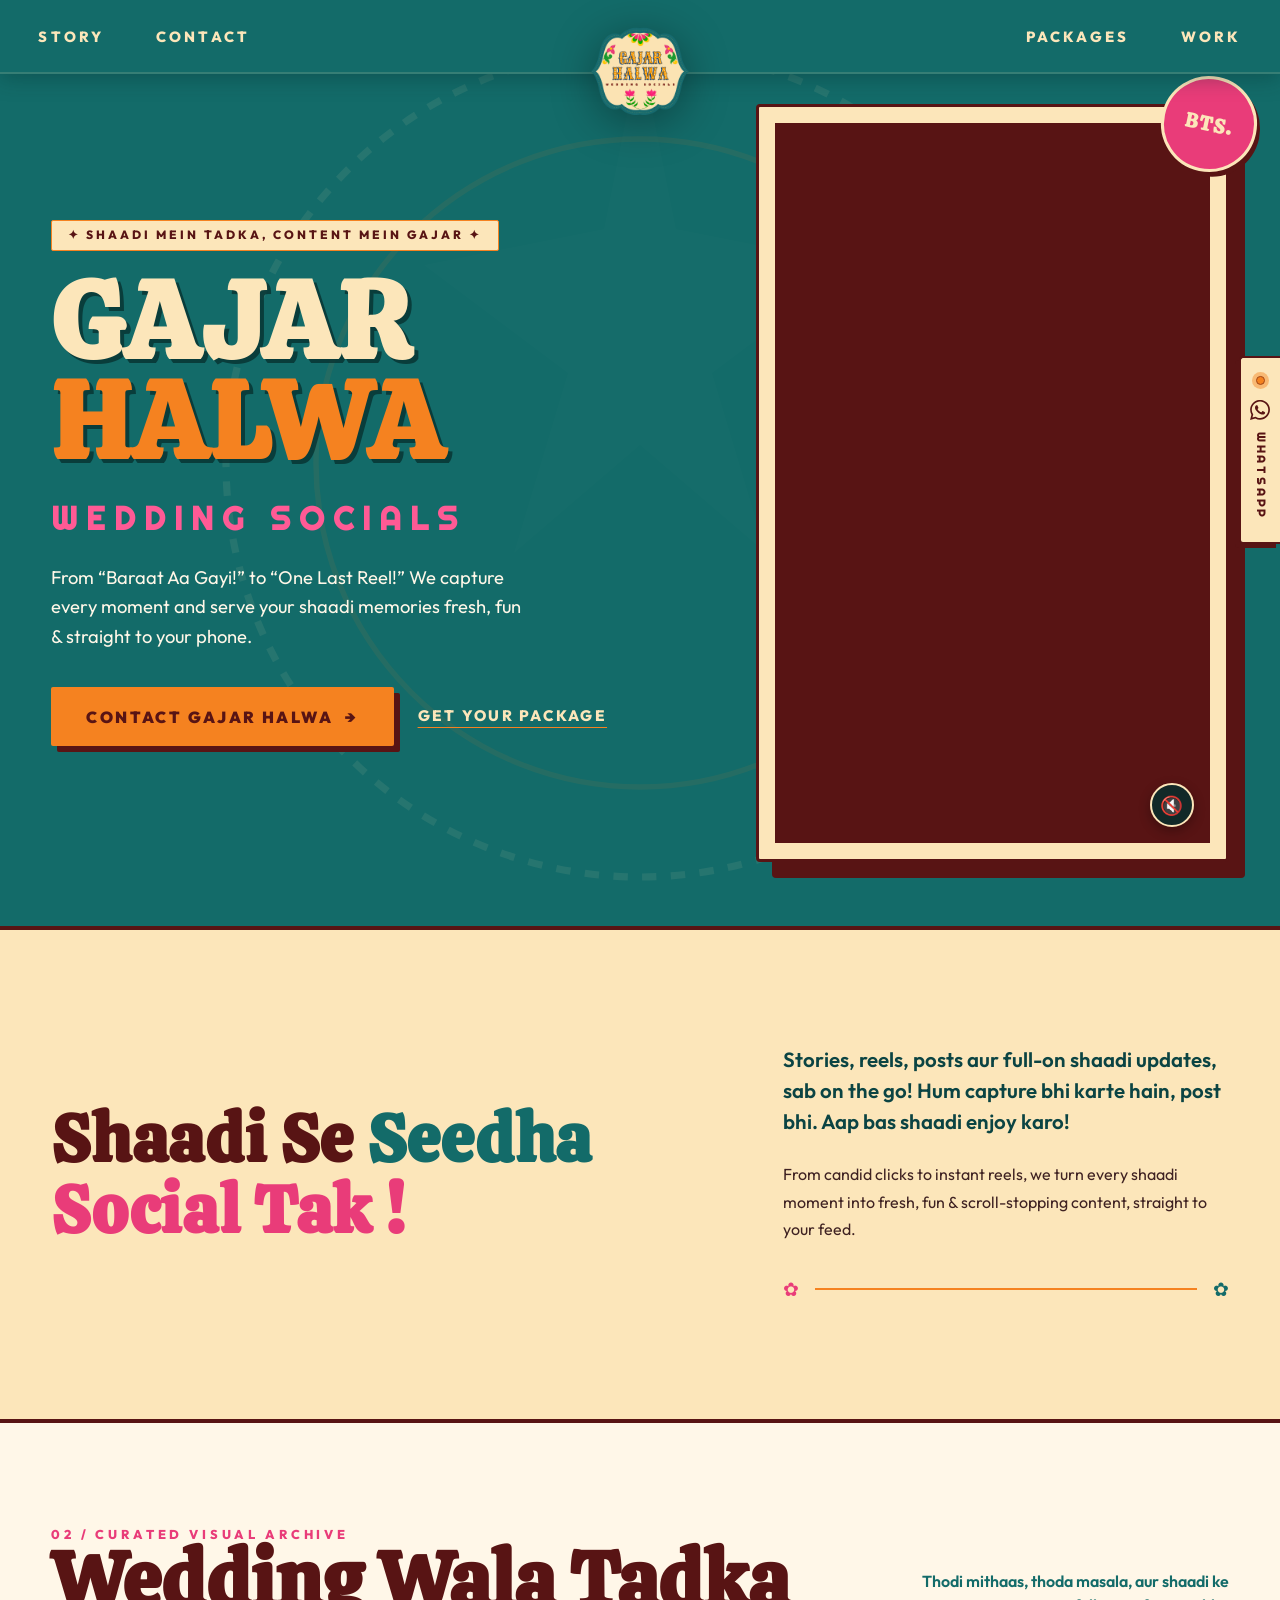
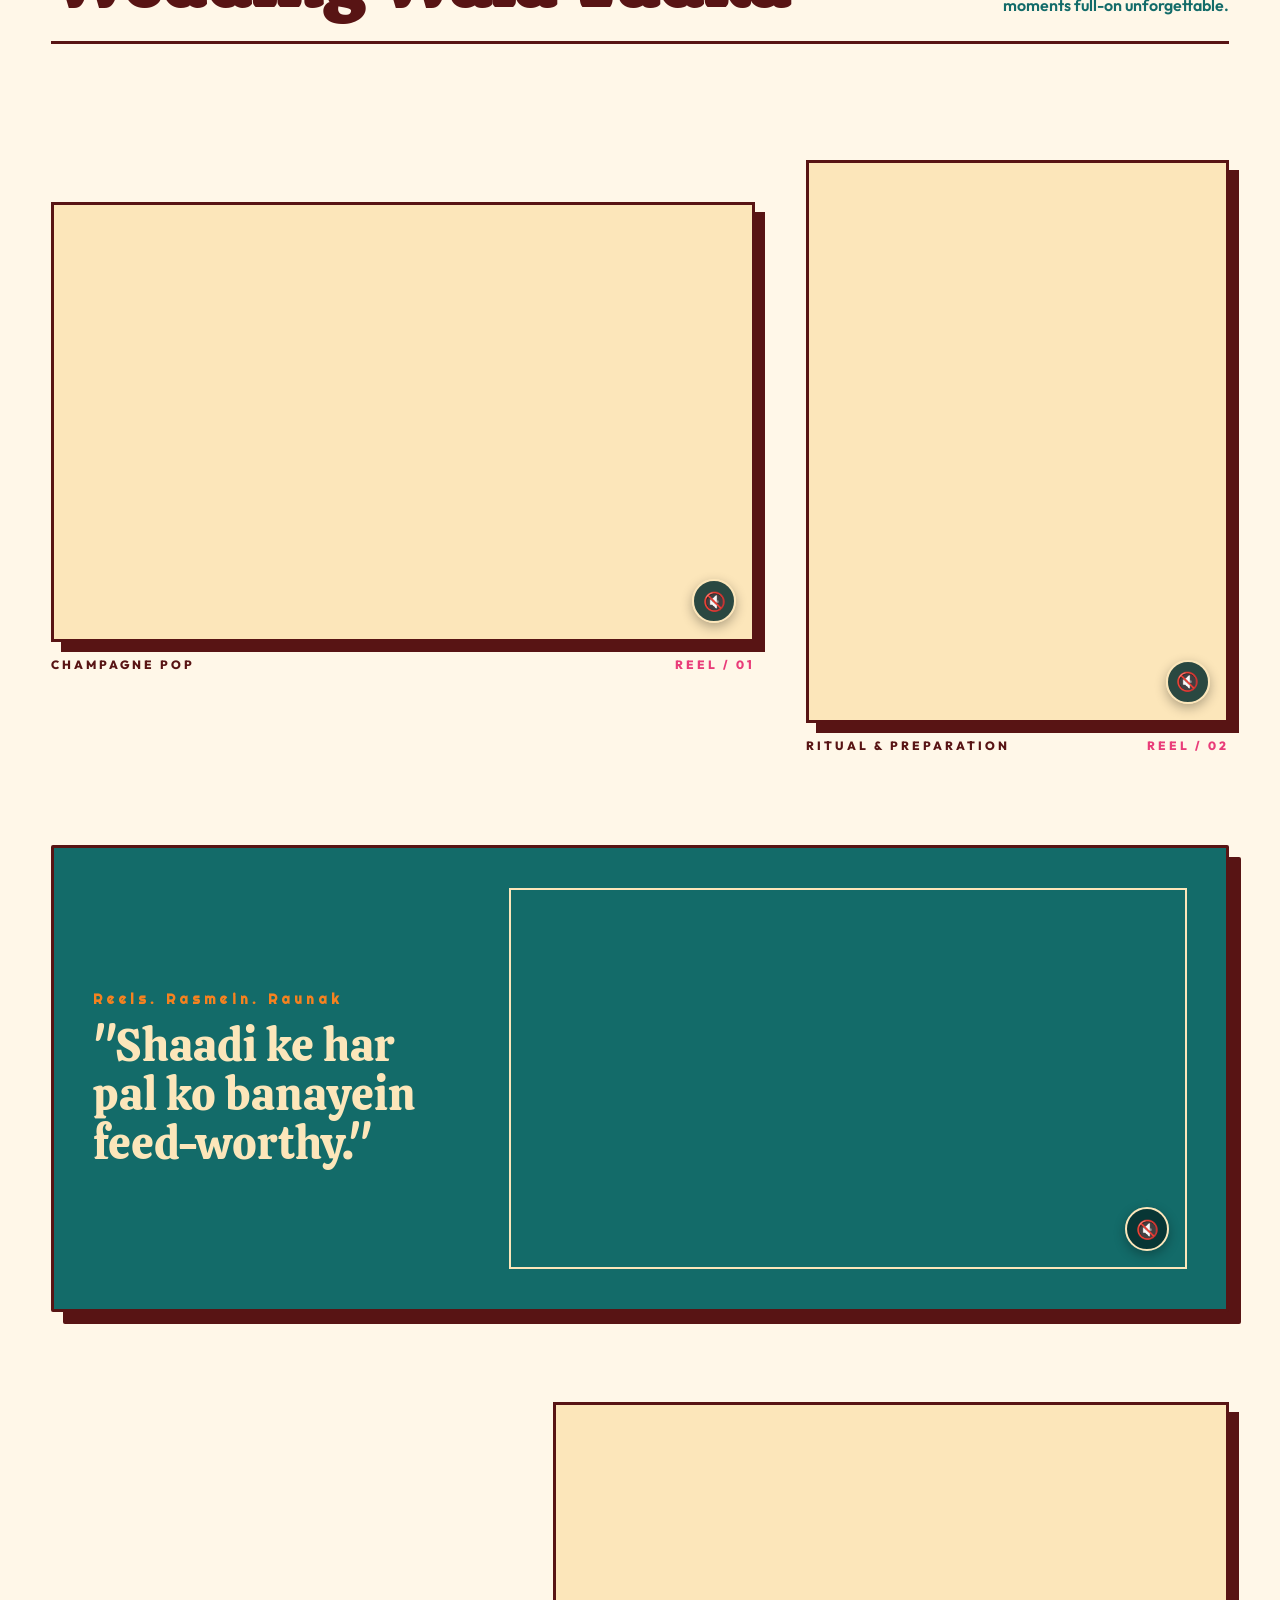
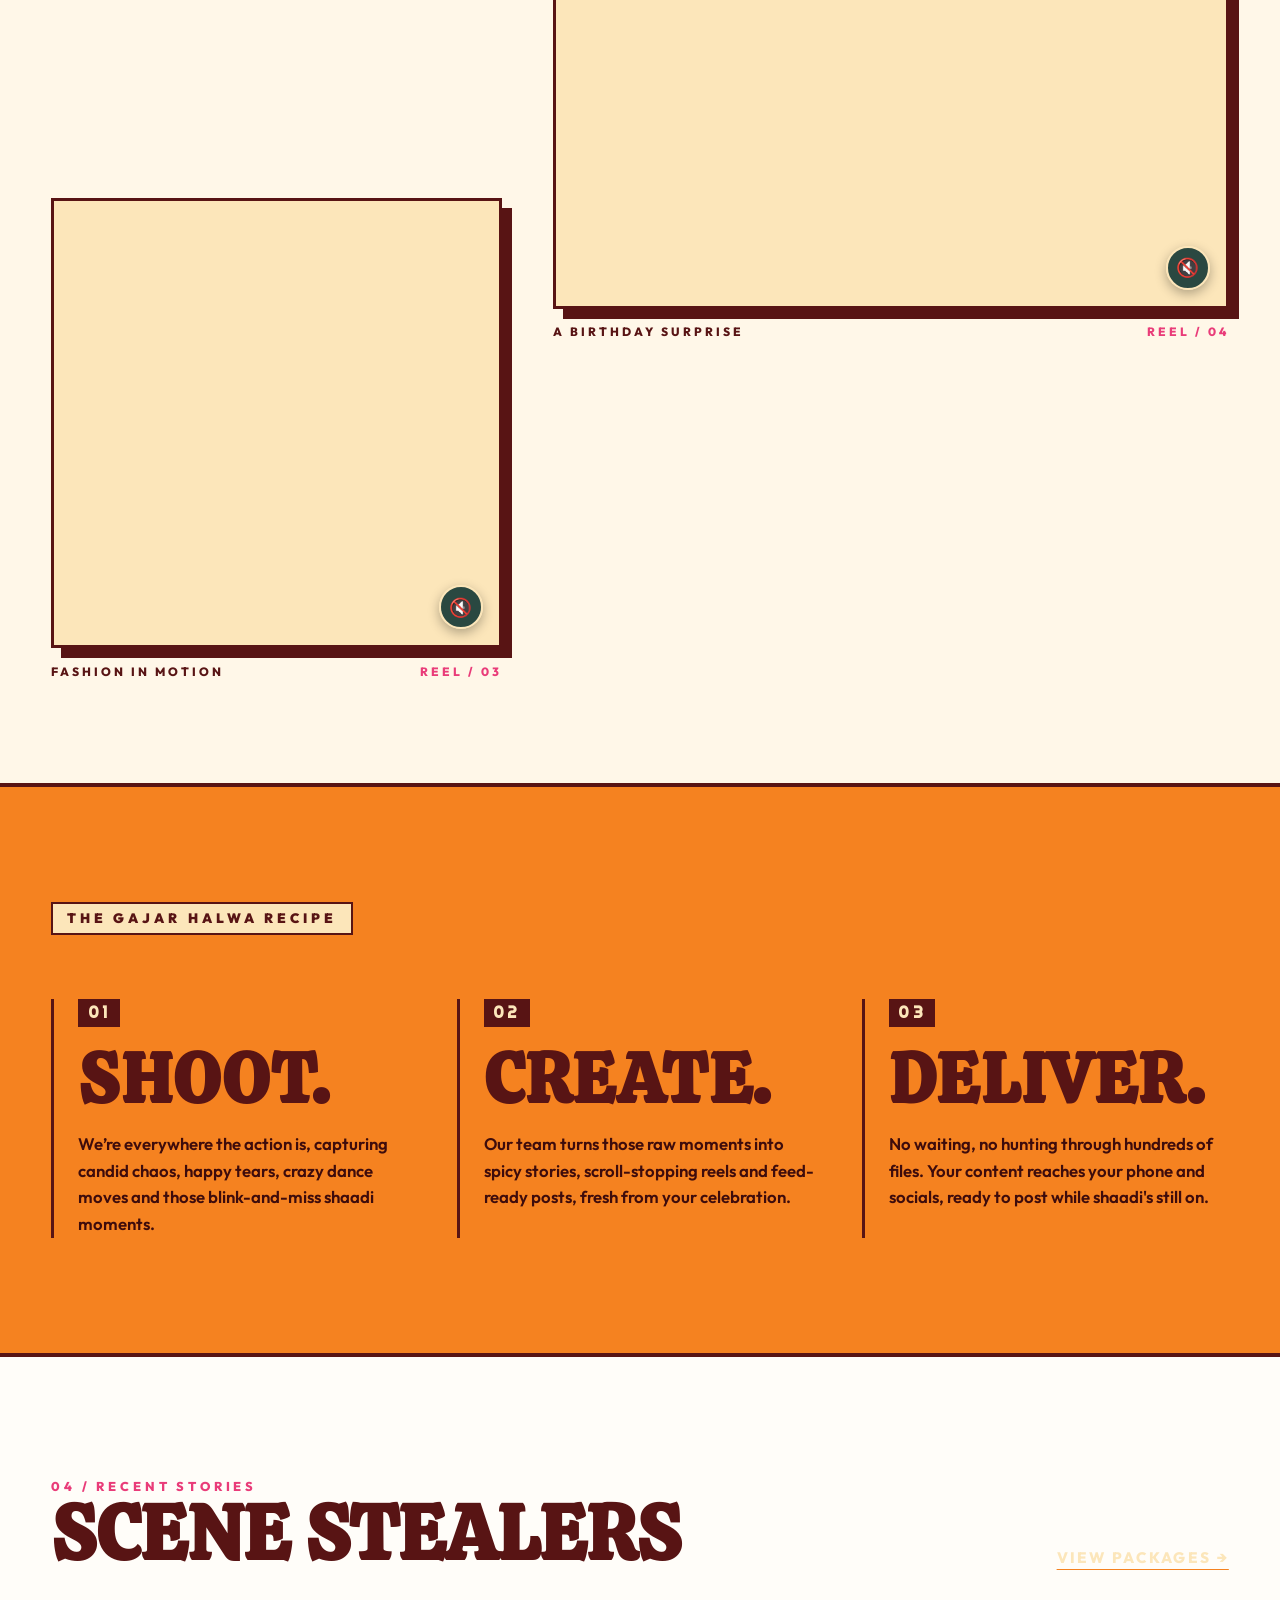
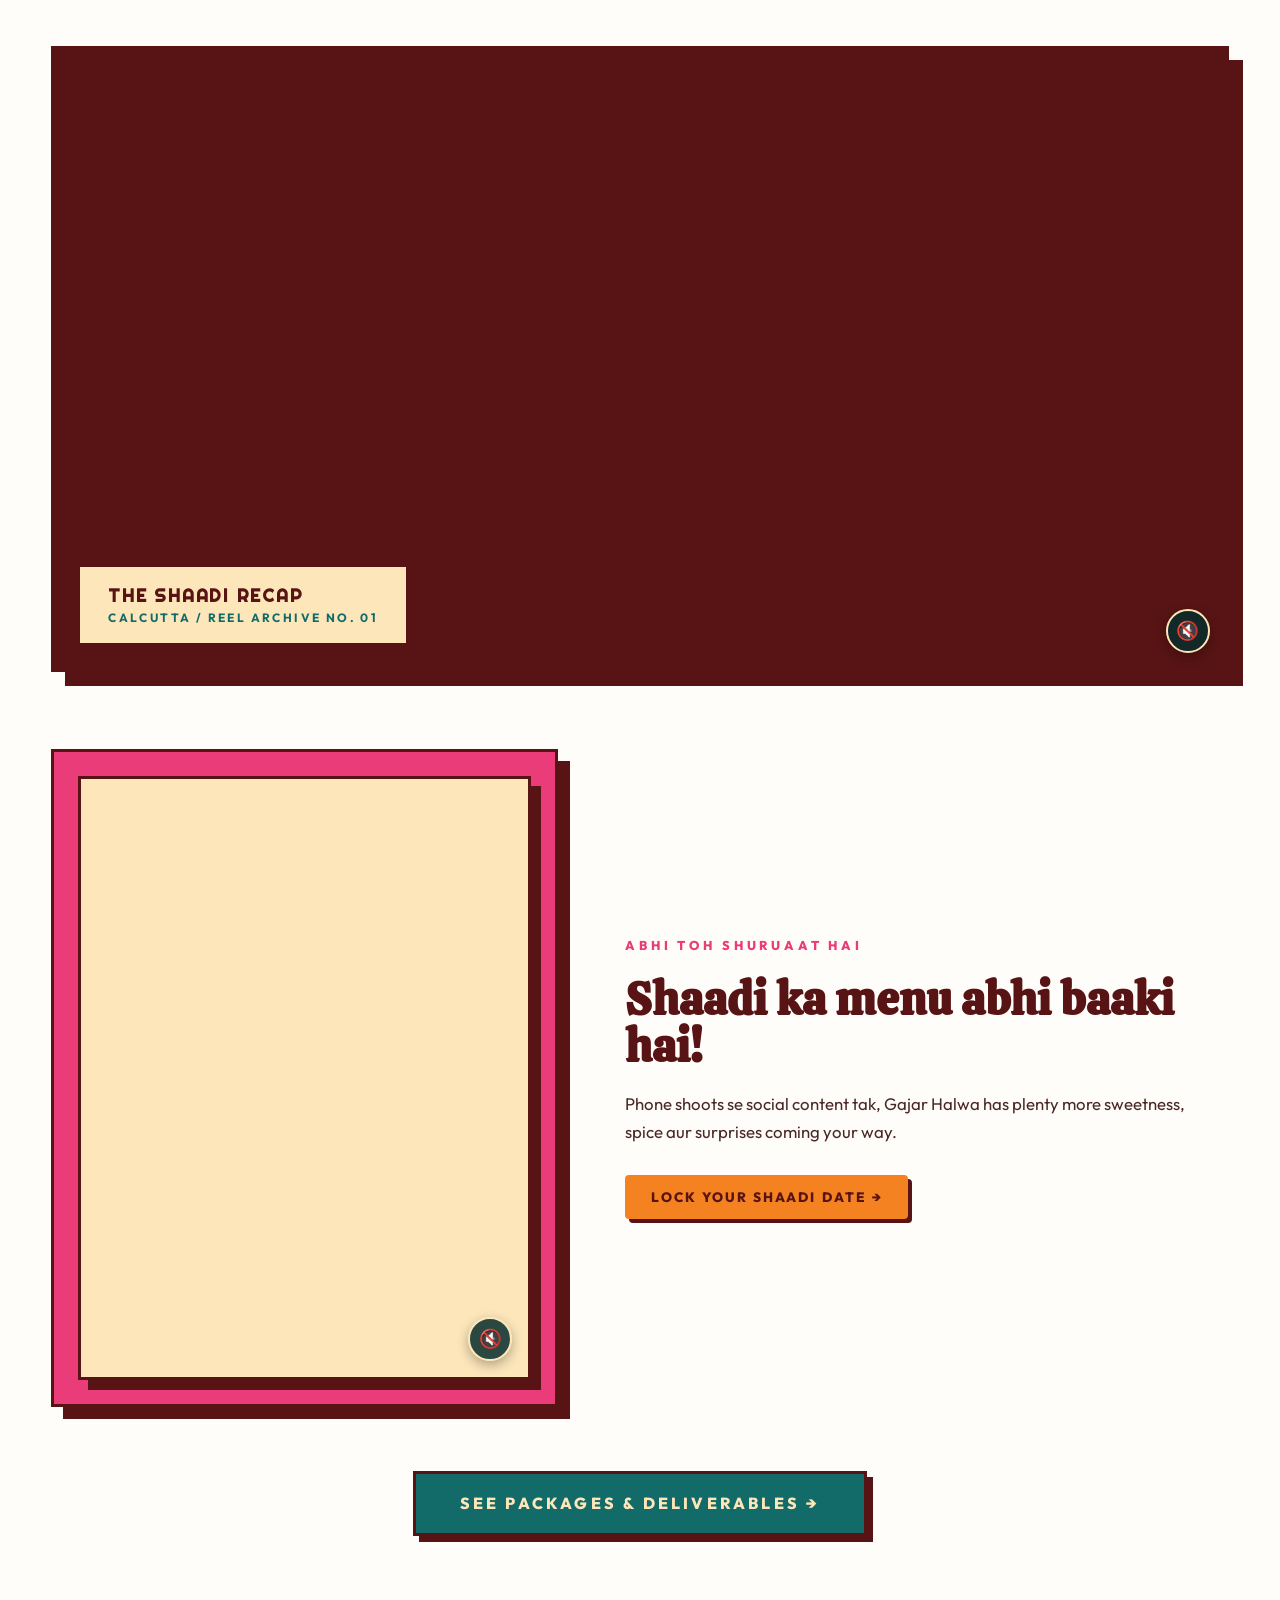
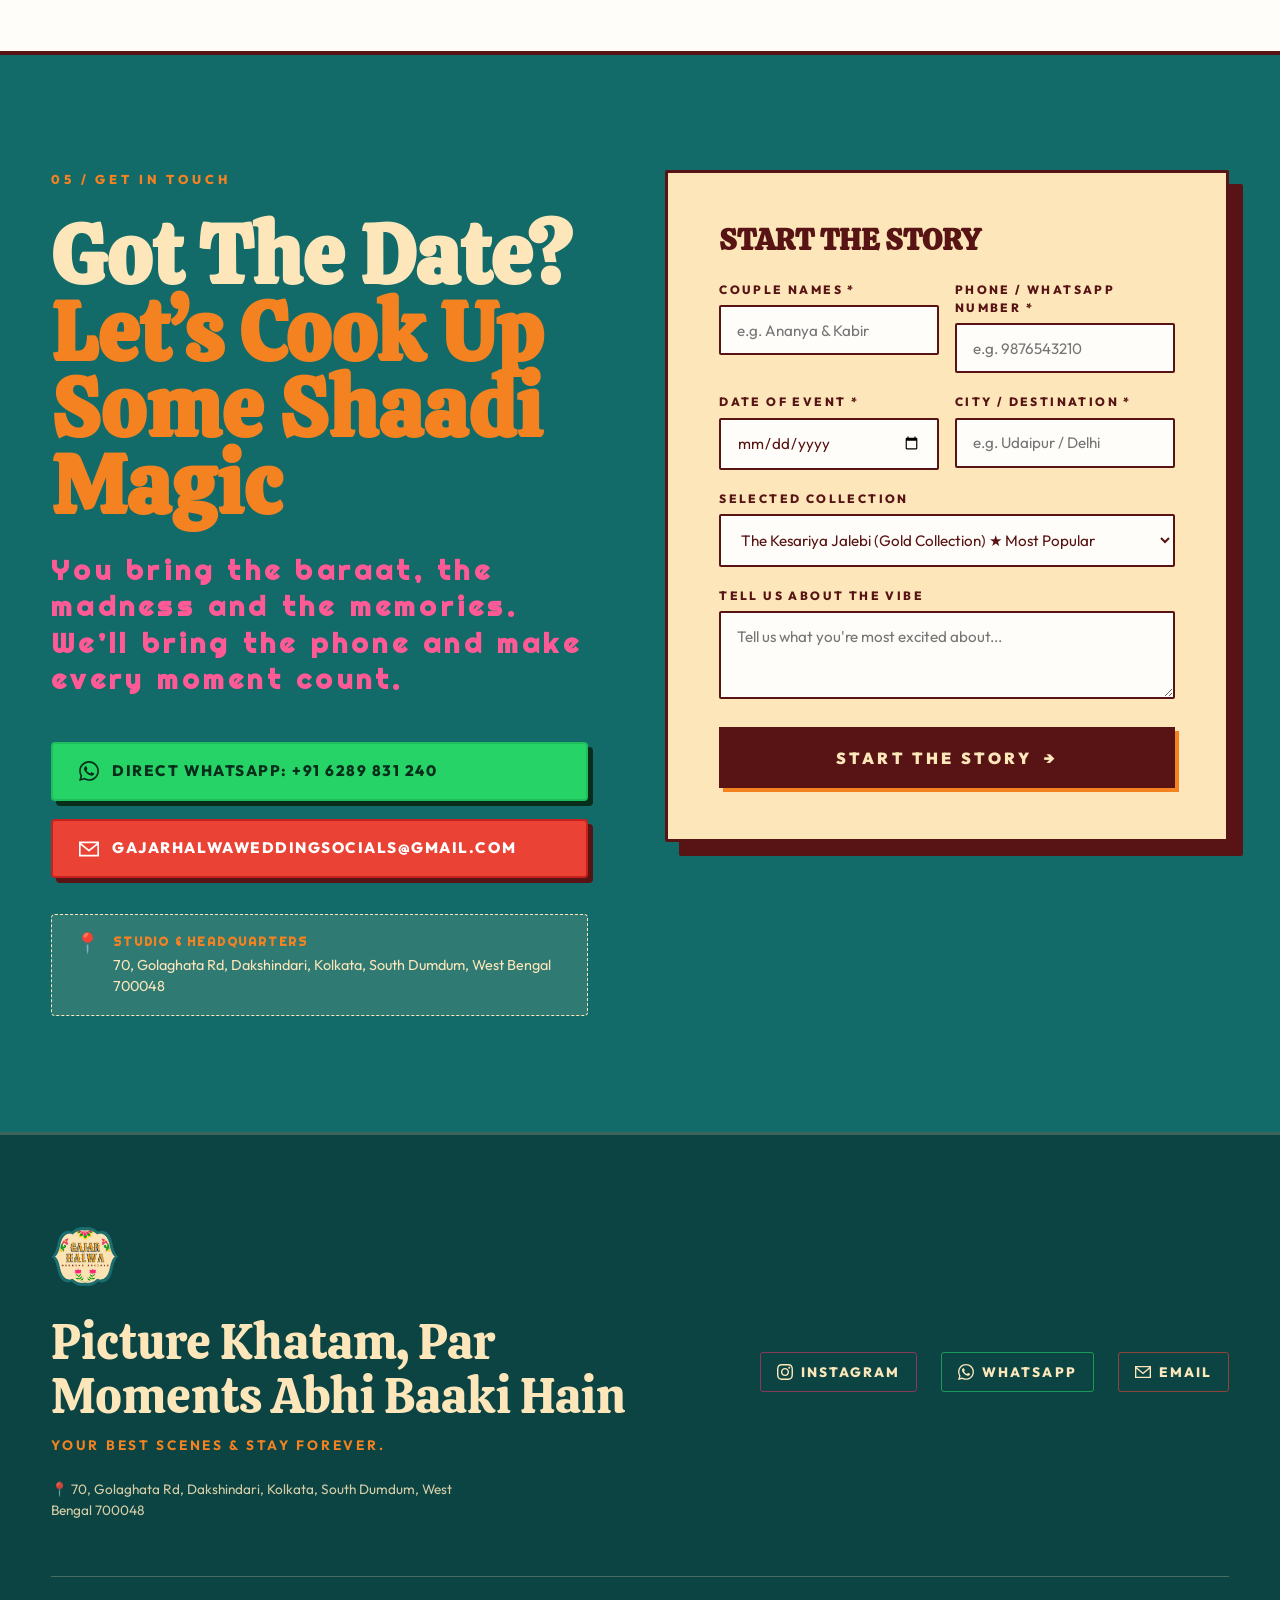
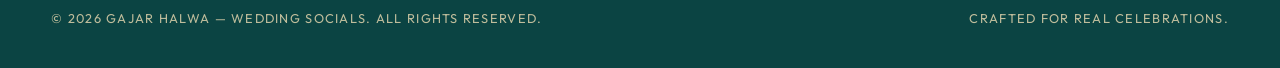
==== commit b0c38900: "content: update hero badge text and floating badge tag in index.html" ====
--- a/index.html
+++ b/index.html
@@ -94,7 +94,7 @@
           <!-- Left: Graphic Typography Block -->
           <div class="hero-typography-block">
             <div class="hero-badge-row">
-              <span class="hero-folk-pill">✦ Shaadi Mein Tadka, Content Mein Gajar Halwa! ✦</span>
+              <span class="hero-folk-pill">✦ Shaadi Mein Tadka, Content Mein Gajar ✦</span>
             </div>
 
             <h1 class="hero-title">
@@ -124,8 +124,8 @@
           <!-- Right: Asymmetric Scalloped Feature Poster Frame -->
           <div class="hero-visual-wrapper">
             <div class="hero-floating-badge">
-              <span>EST.</span>
-              SOCIALS
+              <span>BTS.</span>
+              <!-- SOCIALS -->
             </div>
 
             <div class="hero-scallop-card">
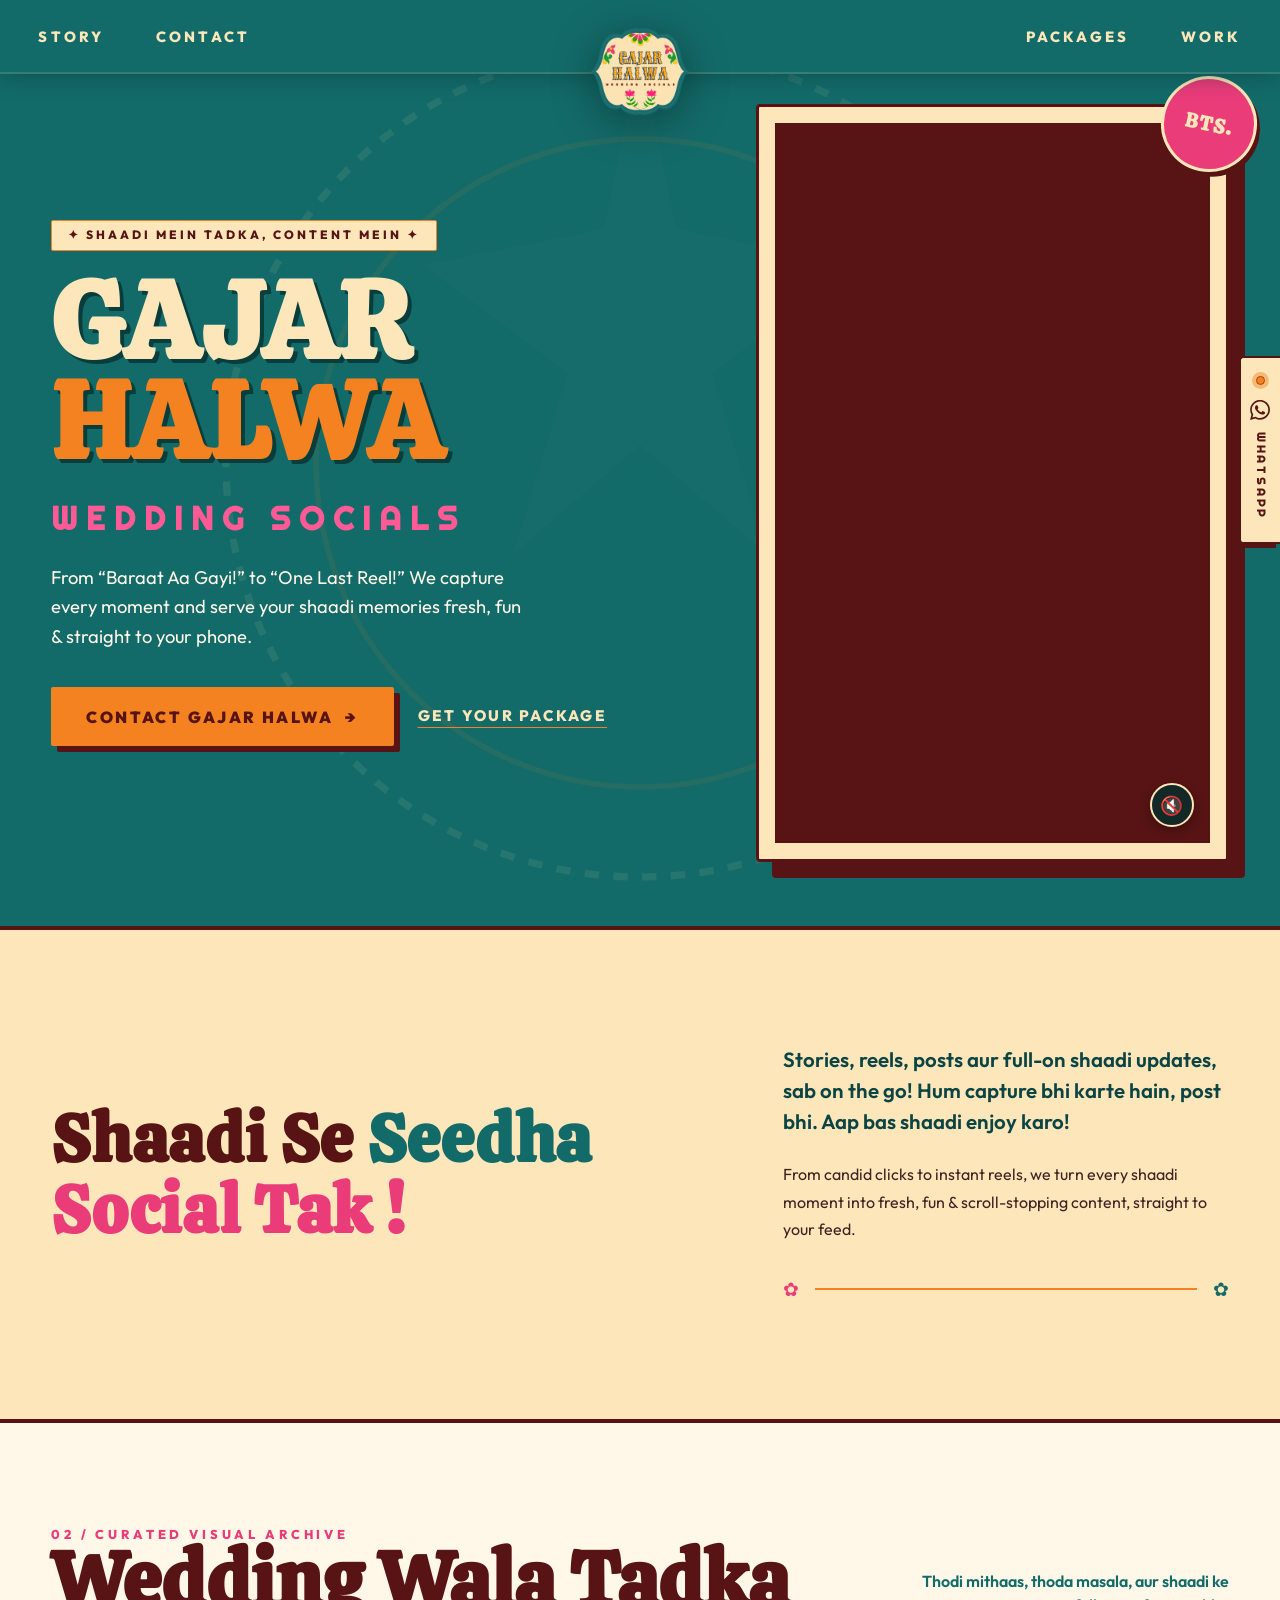
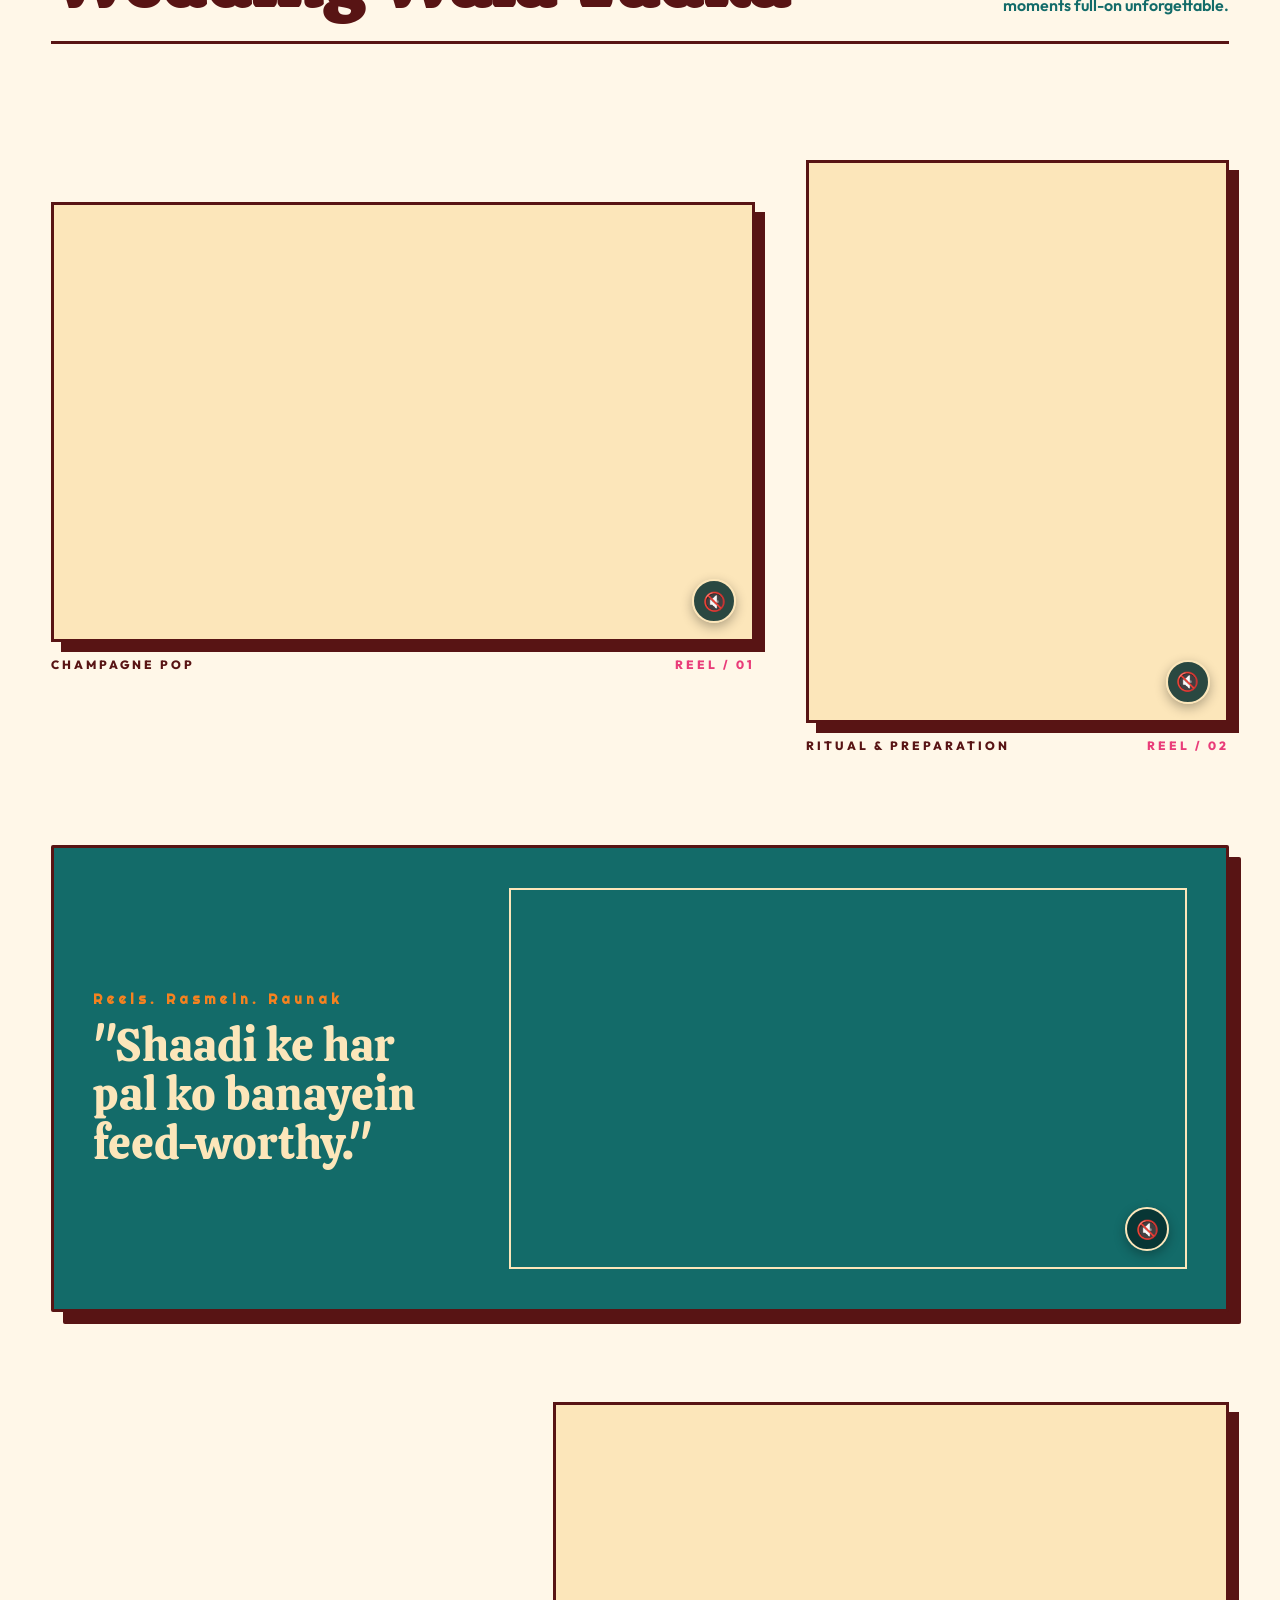
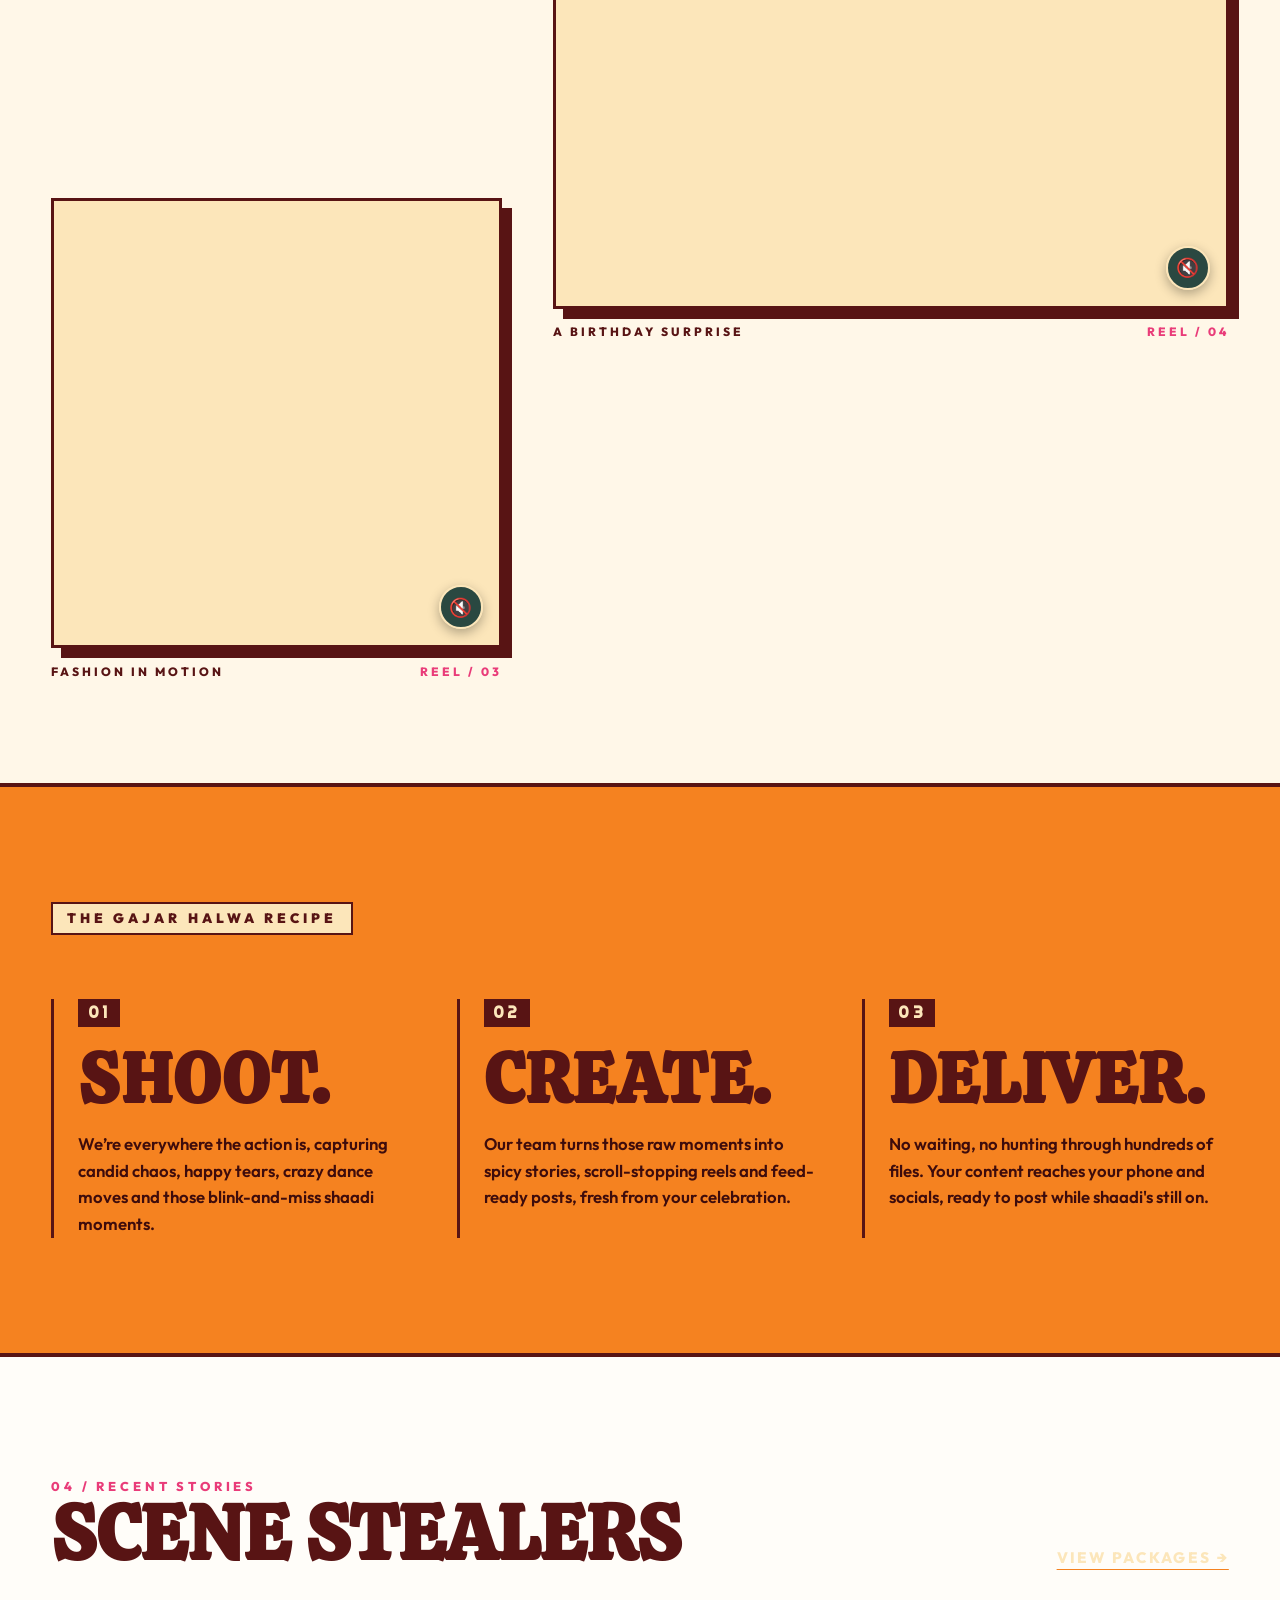
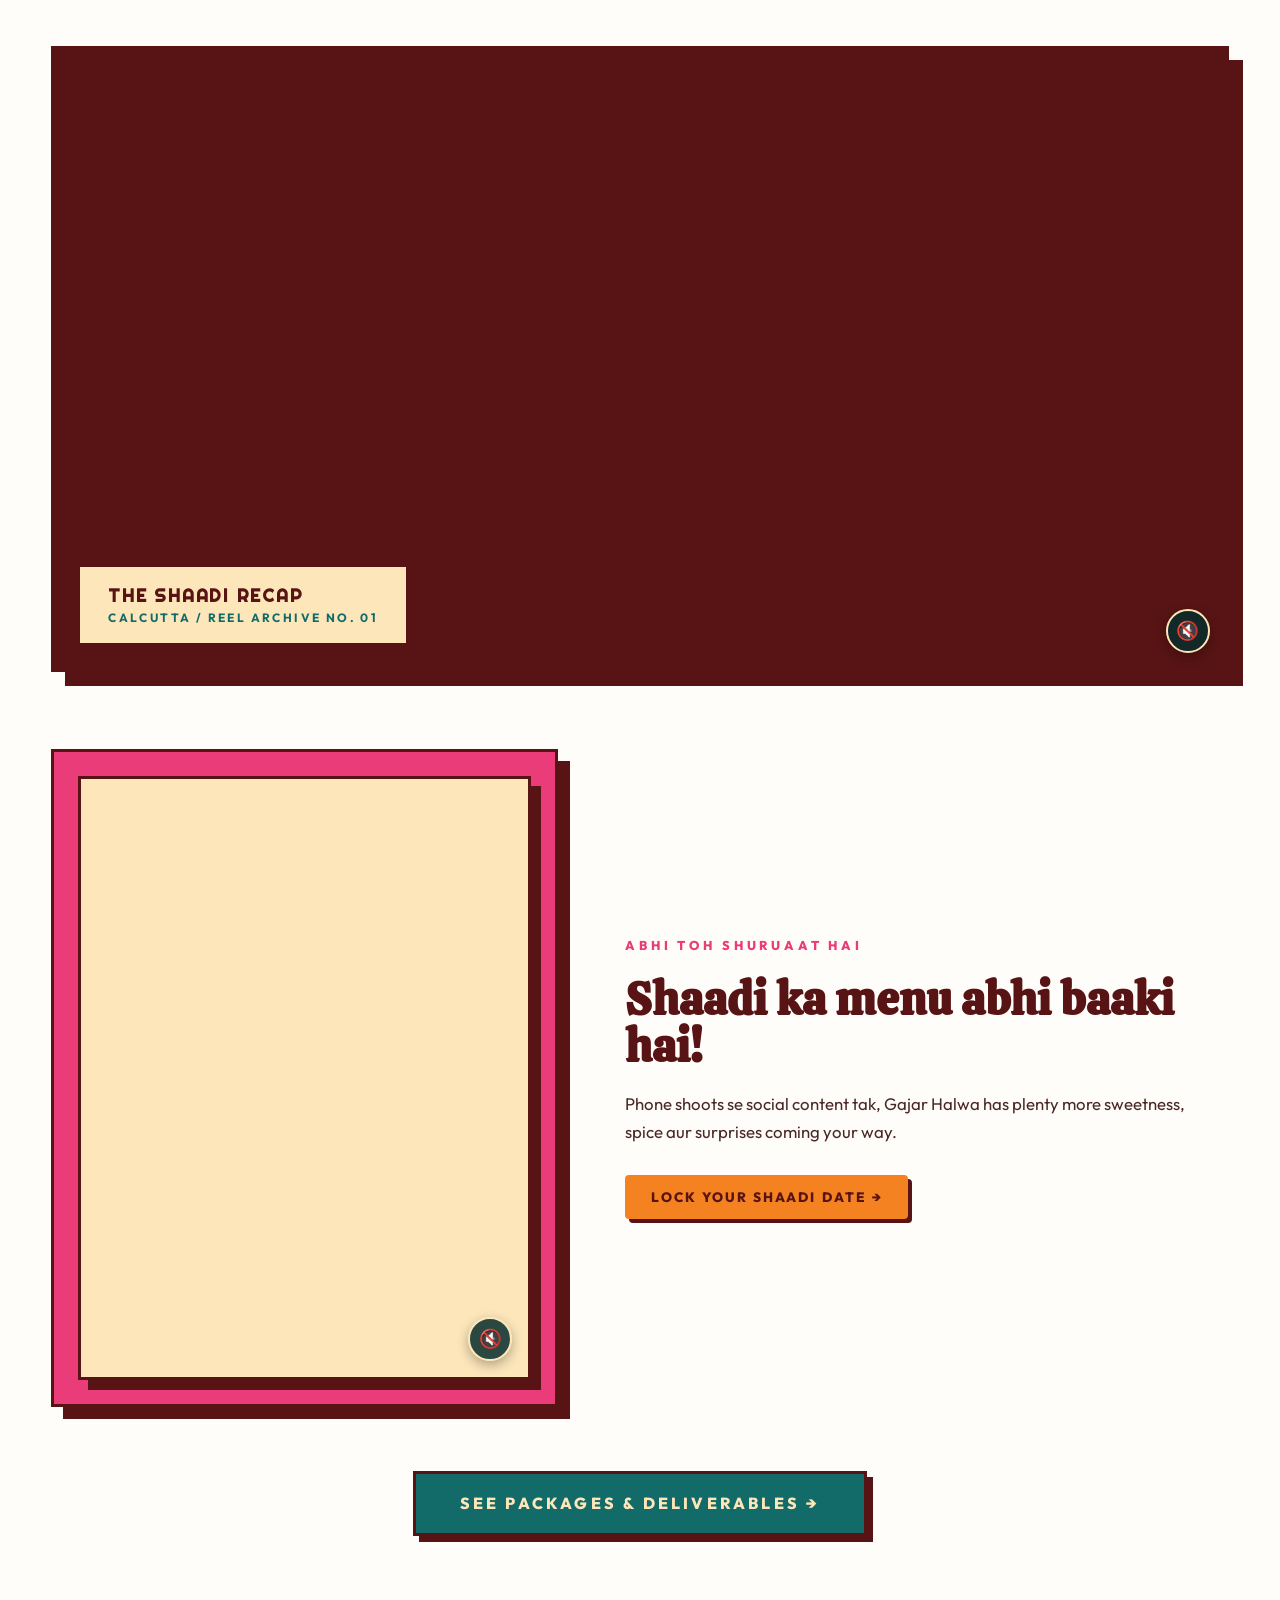
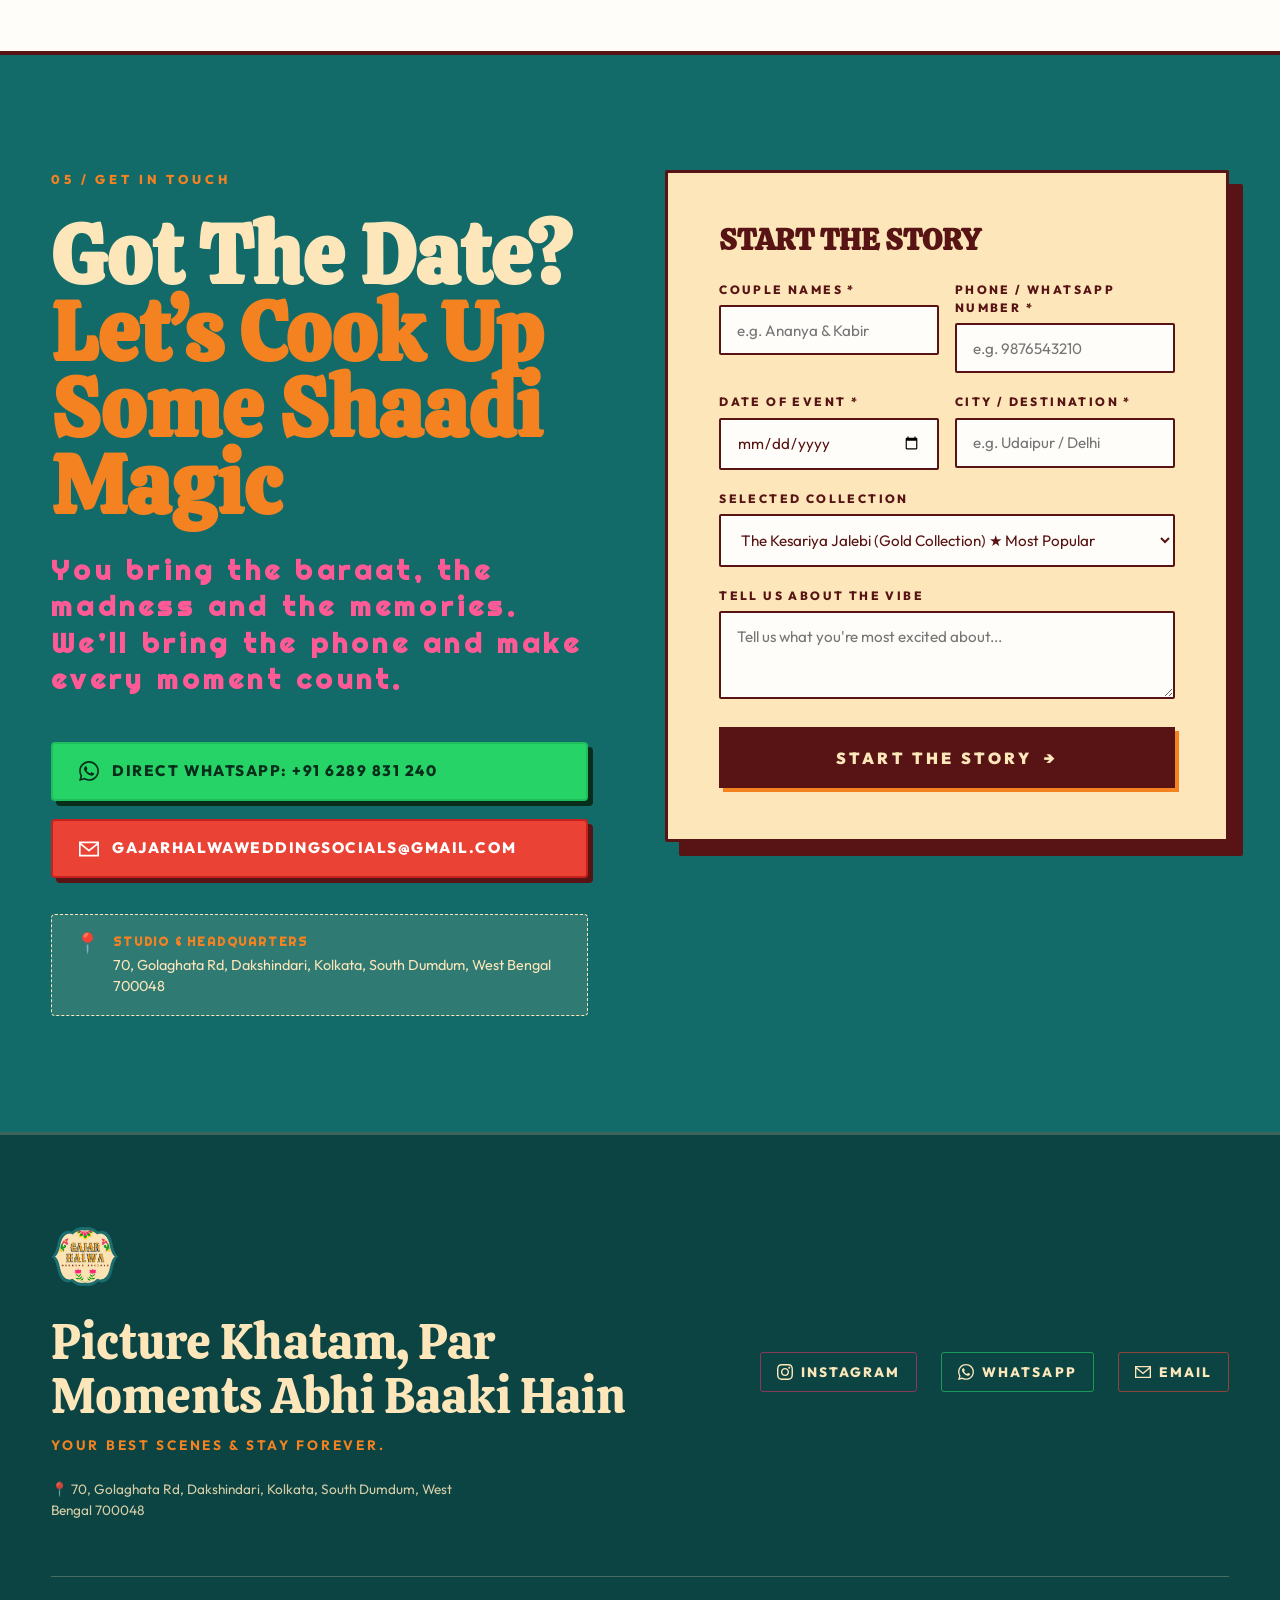
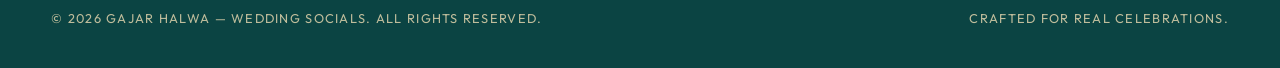
==== commit ebc69ec3: "content: update hero badge text in index.html" ====
--- a/index.html
+++ b/index.html
@@ -94,7 +94,7 @@
           <!-- Left: Graphic Typography Block -->
           <div class="hero-typography-block">
             <div class="hero-badge-row">
-              <span class="hero-folk-pill">✦ Shaadi Mein Tadka, Content Mein Gajar ✦</span>
+              <span class="hero-folk-pill">✦ Shaadi Mein Tadka, Content Mein ✦</span>
             </div>
 
             <h1 class="hero-title">
